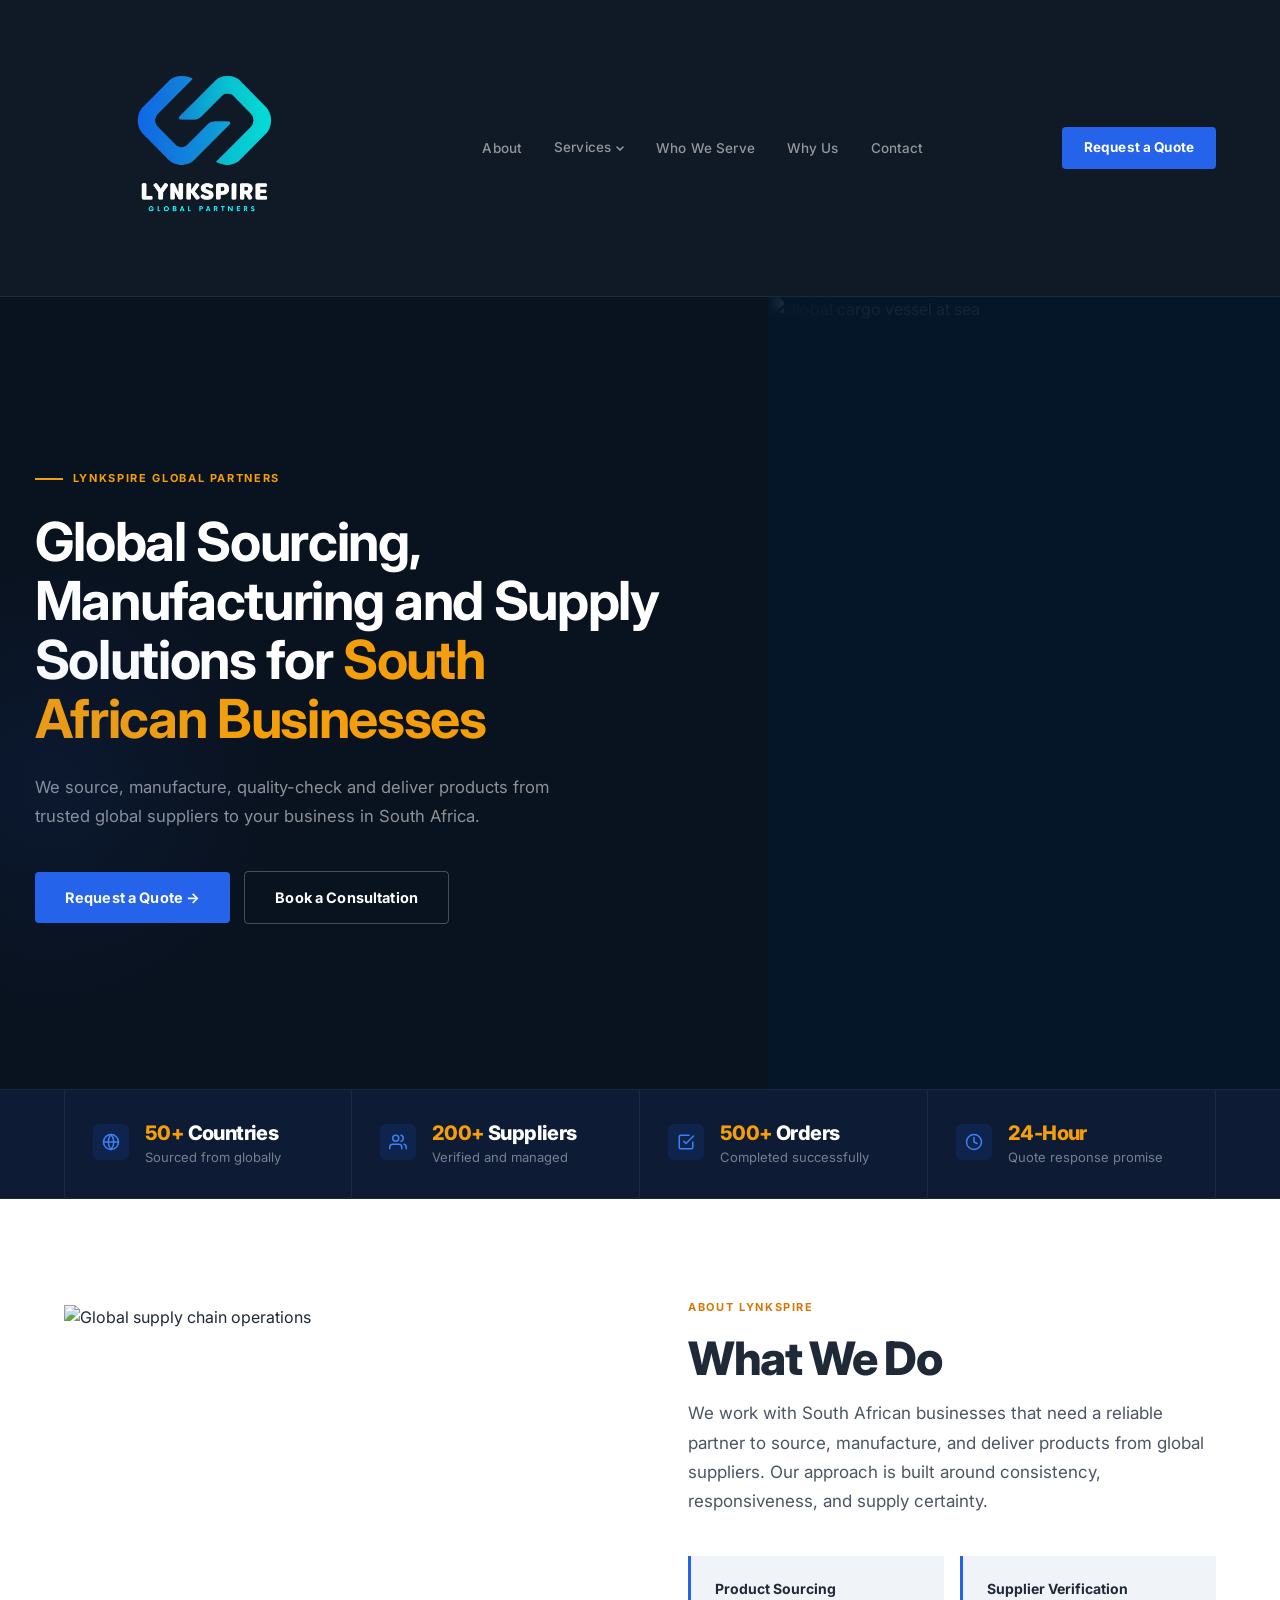
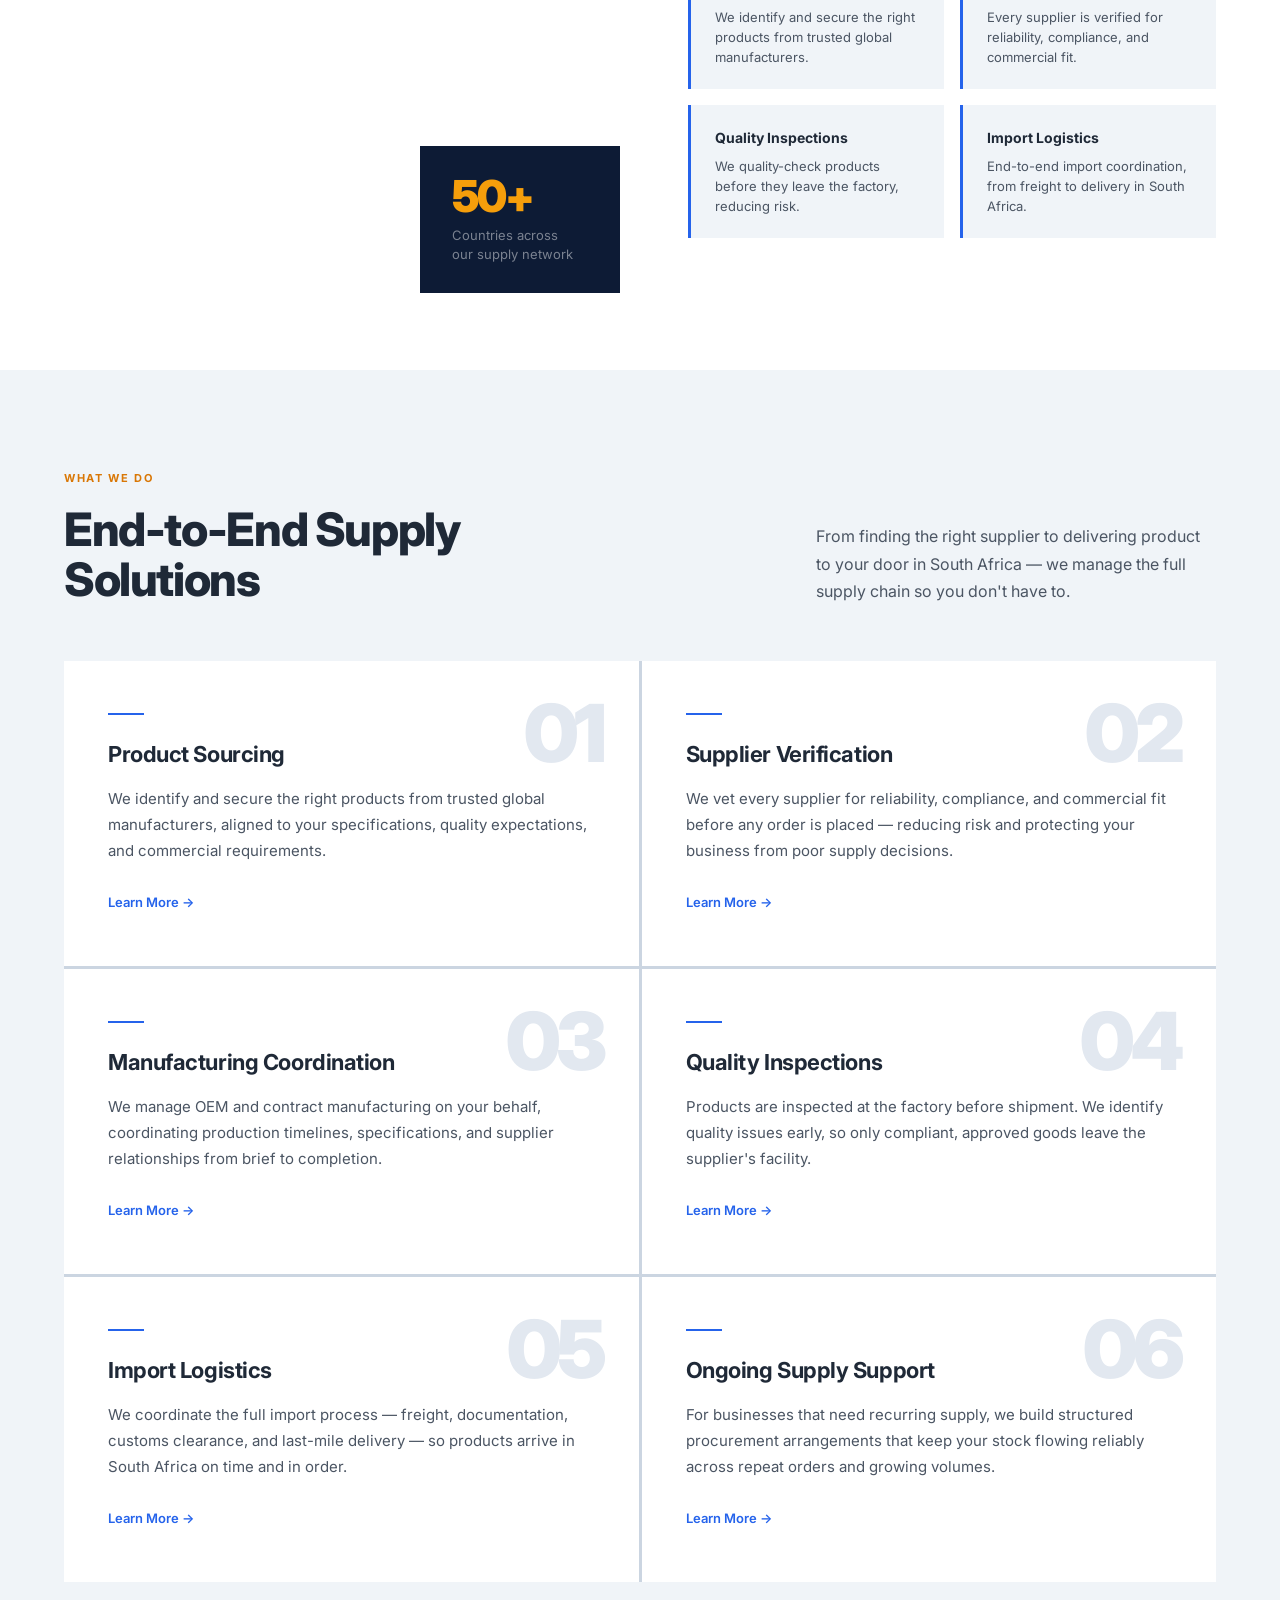
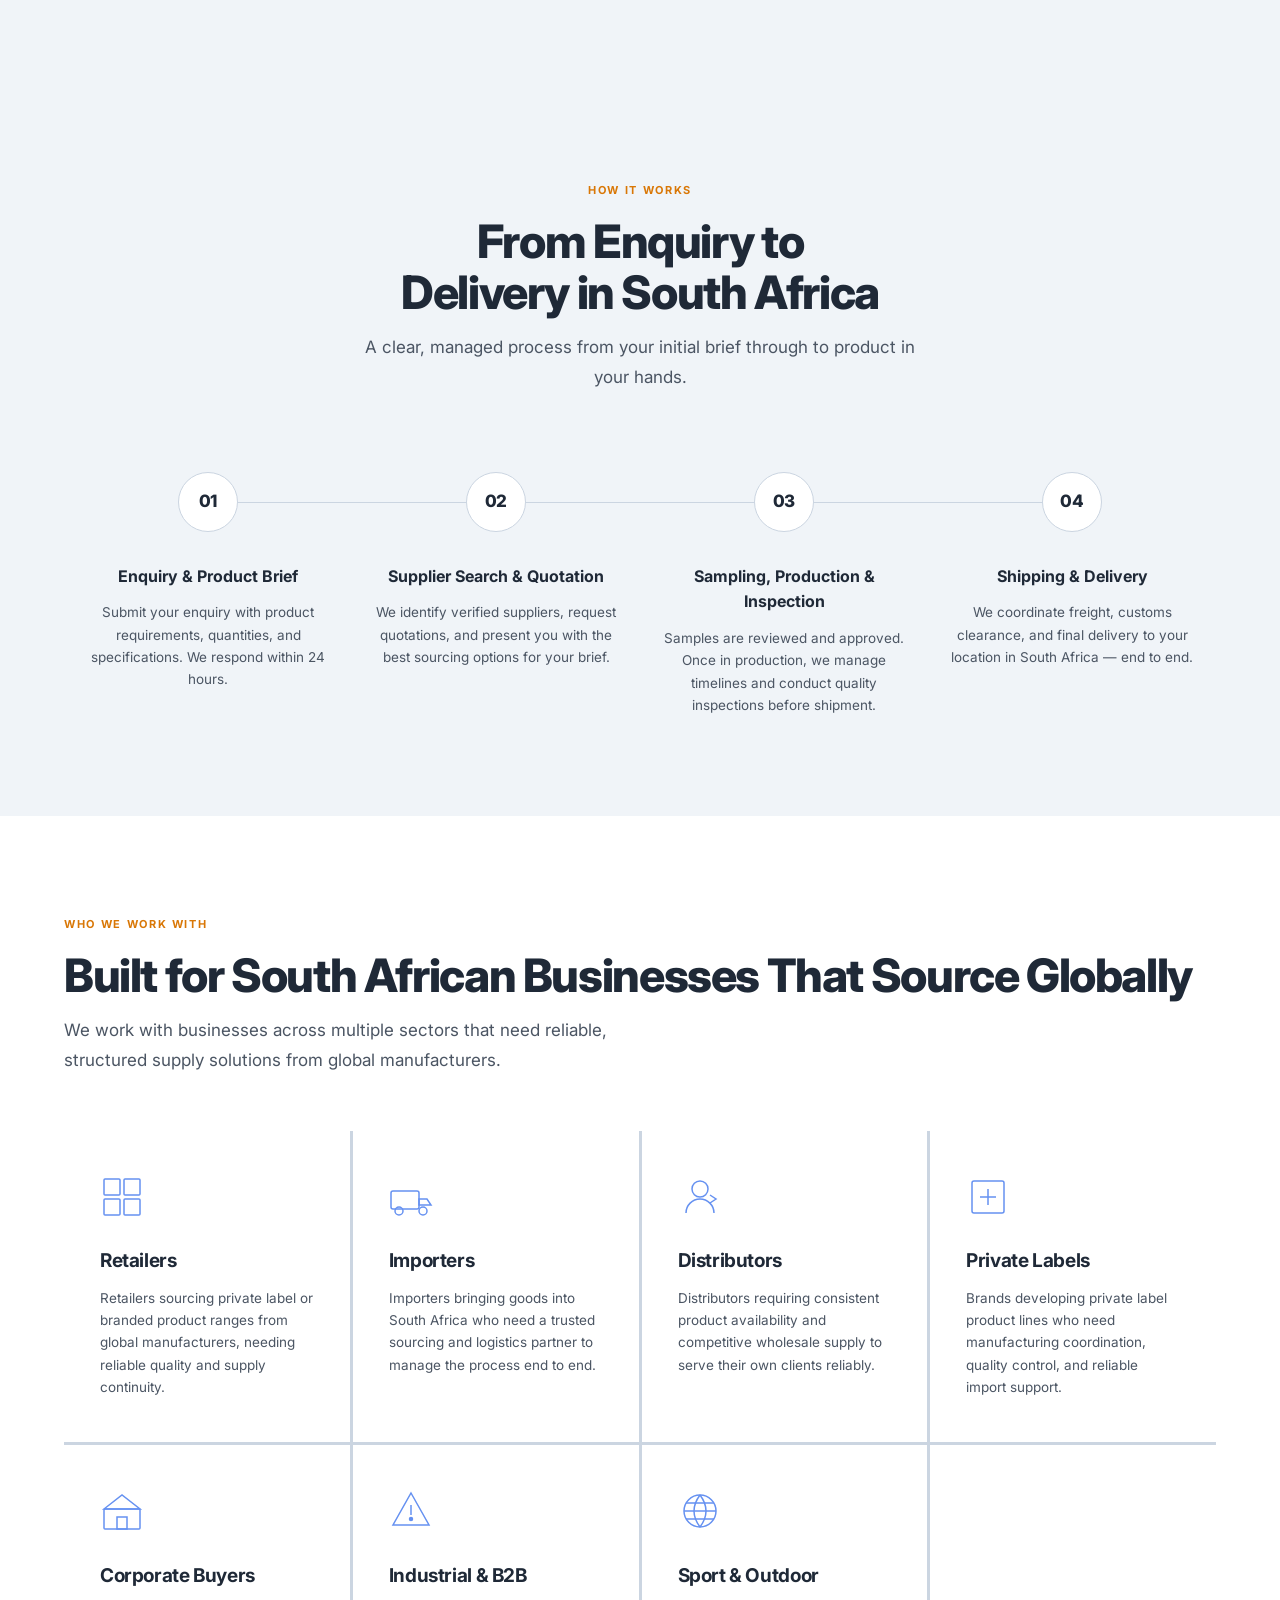
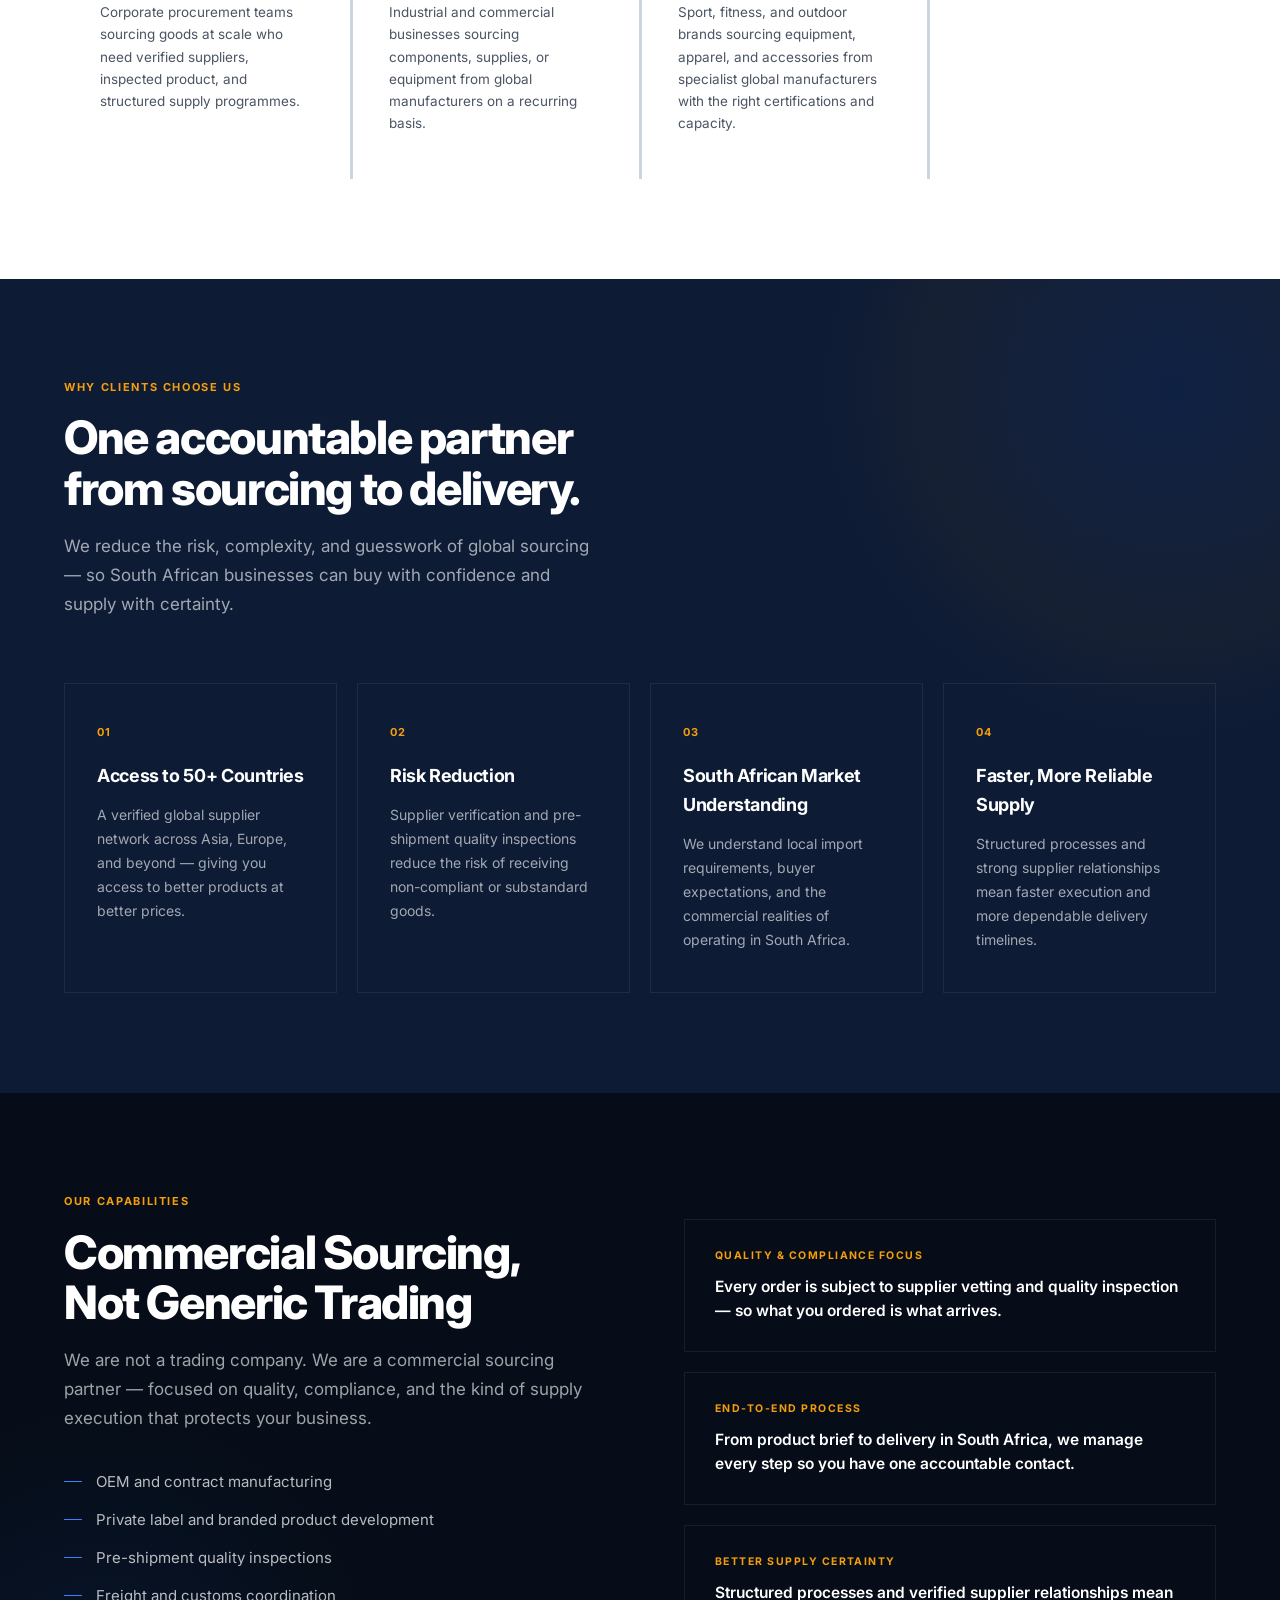
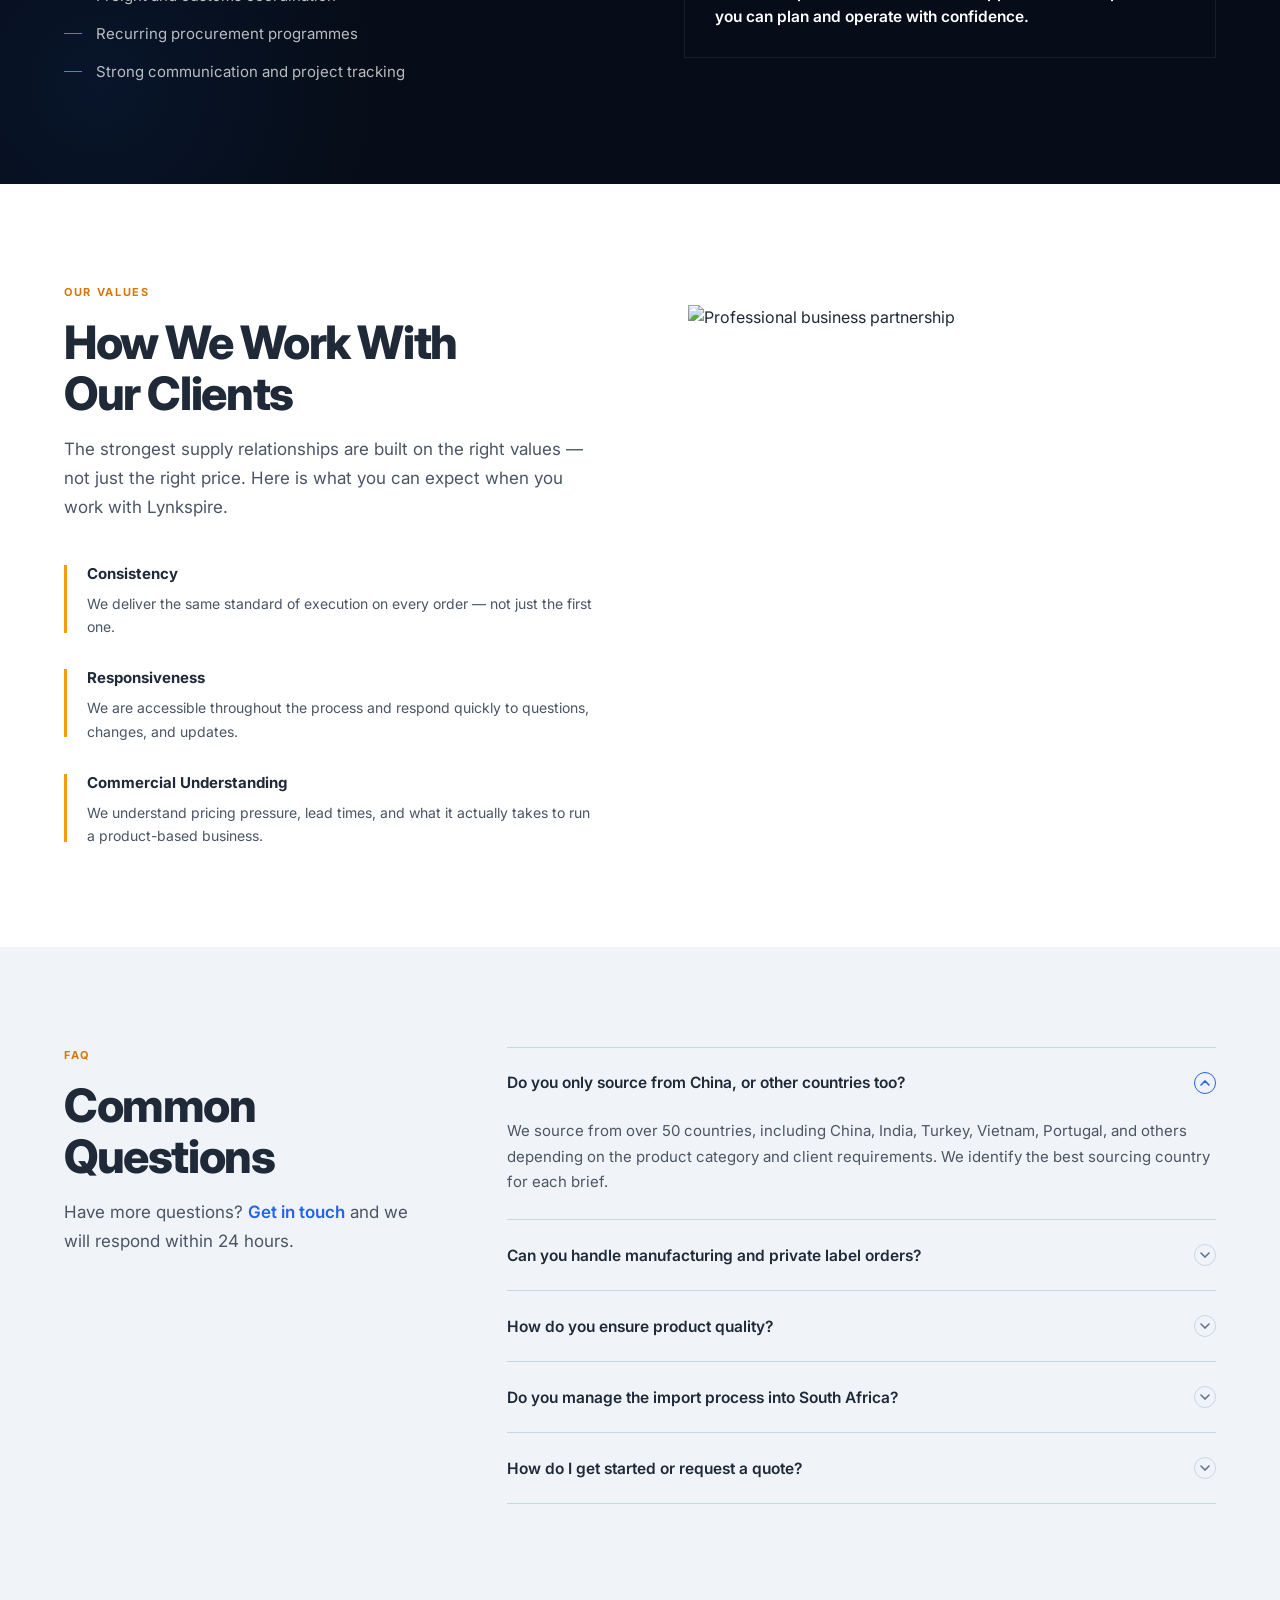
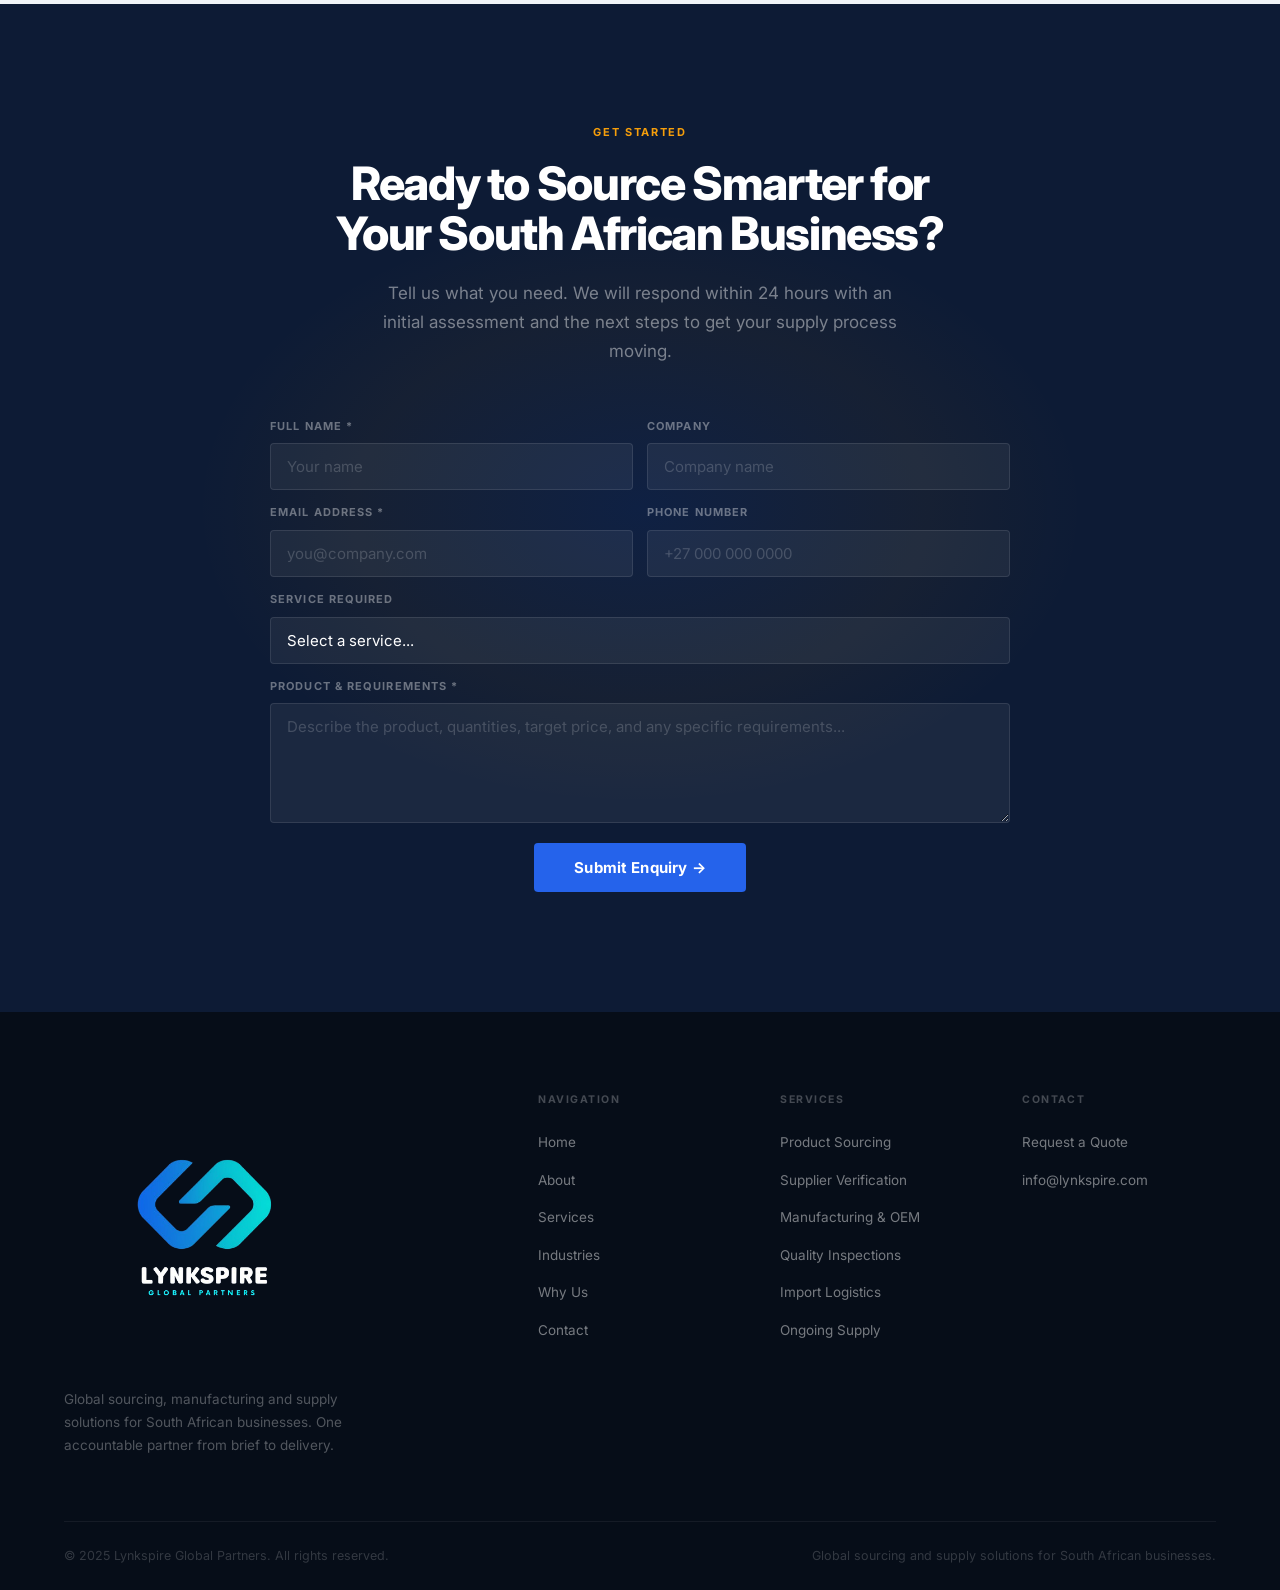
==== index.html @ 5316b6ac "Add Microsoft Clarity (wr0ccf7ok4) to all 8 pages Co-Authored-By: Claude Sonnet 4.6 <noreply@anthrop" ====
<!DOCTYPE html>
<html lang="en">
<head>
  <meta charset="UTF-8" />
  <meta name="viewport" content="width=device-width, initial-scale=1.0" />
  <title>Lynkspire Global Partners — Supply Solutions Built for Reliable Trade</title>
  <meta name="description" content="Lynkspire Global Partners helps businesses source, import, distribute, and supply products with confidence. Professional global supply solutions." />
  <link rel="icon" type="image/png" href="assets/Lynkspire-removebg-preview.png" />
  <link rel="preconnect" href="https://fonts.googleapis.com" />
  <link rel="preconnect" href="https://fonts.gstatic.com" crossorigin />
  <link href="https://fonts.googleapis.com/css2?family=Inter:ital,opsz,wght@0,14..32,300;0,14..32,400;0,14..32,500;0,14..32,600;0,14..32,700;0,14..32,800;0,14..32,900;1,14..32,400&display=swap" rel="stylesheet" />
  <style>
    /* =========================================
       RESET & TOKENS
    ========================================= */
    *, *::before, *::after { box-sizing: border-box; margin: 0; padding: 0; }

    :root {
      --dark-950:  #060d18;
      --dark-900:  #09121f;
      --dark-800:  #0d1b35;
      --dark-700:  #122349;
      --dark-600:  #162d5e;
      --blue:      #2563EB;
      --blue-hover:#3b82f6;
      --gold:      #F59E0B;
      --gold-dark: #d97706;
      --white:     #ffffff;
      --grey-50:   #f0f4f8;
      --grey-100:  #e2e8f0;
      --grey-200:  #cbd5e1;
      --grey-400:  #94a3b8;
      --grey-500:  #64748b;
      --grey-700:  #334155;
      --grey-900:  #1F2937;
      --text:      #1F2937;
      --text-body: #4B5563;
      --font: 'Inter', -apple-system, BlinkMacSystemFont, 'Segoe UI', sans-serif;
      --ease: cubic-bezier(0.4, 0, 0.2, 1);
      --t:    0.22s;
      --r:    4px;
      --max-w: 1280px;
    }

    html { scroll-behavior: smooth; -webkit-font-smoothing: antialiased; -moz-osx-font-smoothing: grayscale; }
    body { font-family: var(--font); color: var(--grey-900); background: var(--white); line-height: 1.6; overflow-x: hidden; }
    img  { display: block; max-width: 100%; height: auto; }
    a    { text-decoration: none; color: inherit; }
    button { cursor: pointer; font-family: var(--font); background: none; border: none; }
    ul, ol { list-style: none; }
    input, select, textarea { font-family: var(--font); }

    .container { width: 90%; max-width: var(--max-w); margin: 0 auto; }


    /* =========================================
       NAVIGATION
    ========================================= */
    .nav {
      position: sticky;
      top: 0;
      z-index: 900;
      background: rgba(9,18,31,0.97);
      backdrop-filter: blur(20px) saturate(180%);
      -webkit-backdrop-filter: blur(20px) saturate(180%);
      border-bottom: 1px solid rgba(255,255,255,0.07);
      transition: box-shadow var(--t) var(--ease);
    }
    .nav.scrolled { box-shadow: 0 4px 40px rgba(0,0,0,0.45); }

    .nav-inner {
      display: flex;
      align-items: center;
      justify-content: space-between;
      height: 296px;
      gap: 32px;
      transition: height 0.2s var(--ease);
    }

    .nav-logo img {
      height: 280px;
      width: auto;
      display: block;
      transition: height 0.2s var(--ease);
    }

    /* Shrink nav on scroll */
    .nav.scrolled .nav-inner   { height: 136px; }
    .nav.scrolled .nav-logo img { height: 124px; }
    .nav.scrolled + .mobile-menu { top: 136px; }

    .nav-links {
      display: flex;
      align-items: center;
      gap: 32px;
    }
    .nav-links a {
      font-size: 13.5px;
      font-weight: 500;
      color: rgba(255,255,255,0.55);
      letter-spacing: 0.01em;
      transition: color var(--t) var(--ease);
      white-space: nowrap;
      position: relative;
    }
    .nav-links a::after {
      content: '';
      position: absolute;
      bottom: -3px; left: 0;
      width: 0; height: 1.5px;
      background: var(--blue);
      transition: width var(--t) var(--ease);
    }
    .nav-links a:hover { color: var(--white); }
    .nav-links a:hover::after { width: 100%; }

    .nav-cta {
      background: var(--blue);
      color: var(--white);
      padding: 10px 22px;
      font-size: 13.5px;
      font-weight: 700;
      letter-spacing: 0.01em;
      border-radius: var(--r);
      white-space: nowrap;
      display: inline-block;
      transition: background var(--t) var(--ease), transform var(--t) var(--ease);
    }
    .nav-cta:hover { background: var(--blue-hover); transform: translateY(-1px); }

    .nav-hamburger {
      display: none;
      flex-direction: column;
      gap: 5px;
      padding: 8px;
    }
    .nav-hamburger span {
      display: block;
      width: 22px; height: 1.8px;
      background: var(--white);
      border-radius: 2px;
      transition: transform var(--t) var(--ease), opacity var(--t) var(--ease);
    }
    .nav-hamburger.active span:nth-child(1) { transform: translateY(6.8px) rotate(45deg); }
    .nav-hamburger.active span:nth-child(2) { opacity: 0; }
    .nav-hamburger.active span:nth-child(3) { transform: translateY(-6.8px) rotate(-45deg); }

    .mobile-menu {
      display: none;
      position: fixed;
      top: 296px; left: 0; right: 0;
      background: var(--dark-800);
      border-bottom: 1px solid rgba(255,255,255,0.08);
      padding: 16px 20px 24px;
      z-index: 899;
      box-shadow: 0 16px 48px rgba(0,0,0,0.5);
    }
    .mobile-menu.open { display: block; }
    .mobile-menu a {
      display: block;
      padding: 13px 16px;
      font-size: 15px;
      font-weight: 500;
      color: rgba(255,255,255,0.65);
      border-radius: var(--r);
      transition: background var(--t) var(--ease), color var(--t) var(--ease);
    }
    .mobile-menu a:hover { background: rgba(255,255,255,0.06); color: var(--white); }
    .mobile-menu .m-cta {
      display: block;
      text-align: center;
      margin-top: 12px;
      padding: 13px;
      background: var(--blue);
      color: var(--white);
      font-weight: 700;
      border-radius: var(--r);
    }

    /* =========================================
       BUTTONS
    ========================================= */
    .btn {
      display: inline-flex;
      align-items: center;
      gap: 8px;
      font-size: 14.5px;
      font-weight: 700;
      letter-spacing: 0.01em;
      border-radius: var(--r);
      padding: 14px 30px;
      transition: transform var(--t) var(--ease), background var(--t) var(--ease), border-color var(--t) var(--ease);
      cursor: pointer;
      border: none;
    }
    .btn:hover { transform: translateY(-2px); }
    .btn-cyan { background: var(--blue); color: var(--white); }
    .btn-cyan:hover { background: var(--blue-hover); }
    .btn-outline-white {
      background: transparent;
      color: var(--white);
      border: 1.5px solid rgba(255,255,255,0.25);
    }
    .btn-outline-white:hover { border-color: rgba(255,255,255,0.65); background: rgba(255,255,255,0.06); }

    /* =========================================
       HERO — 60/40 SPLIT
    ========================================= */
    .hero {
      background: var(--dark-900);
      overflow: hidden;
      padding: 0;
    }

    .hero-inner {
      display: grid;
      grid-template-columns: 60fr 40fr;
      min-height: 88vh;
      align-items: stretch;
    }

    /* Left column — text */
    .hero-text {
      display: flex;
      flex-direction: column;
      justify-content: center;
      padding: 96px 72px 96px 0;
      position: relative;
      z-index: 1;
    }

    /* Subtle left glow */
    .hero-text::before {
      content: '';
      position: absolute;
      top: 30%;
      left: -200px;
      width: 500px;
      height: 500px;
      background: radial-gradient(circle,
        rgba(37,99,235,0.08) 0%,
        transparent 65%
      );
      pointer-events: none;
    }

    /* Right column — image */
    .hero-image {
      position: relative;
      overflow: hidden;
    }
    .hero-image img {
      position: absolute;
      inset: 0;
      width: 100%;
      height: 100%;
      object-fit: cover;
      object-position: center;
    }
    /* Dark overlay so it blends with the nav */
    .hero-image::before {
      content: '';
      position: absolute;
      inset: 0;
      background: linear-gradient(
        to right,
        var(--dark-900) 0%,
        transparent 20%
      );
      z-index: 1;
      pointer-events: none;
    }
    /* Cyan tint overlay */
    .hero-image::after {
      content: '';
      position: absolute;
      inset: 0;
      background: rgba(0, 30, 60, 0.35);
      z-index: 1;
      pointer-events: none;
    }

    .eyebrow {
      display: inline-flex;
      align-items: center;
      gap: 10px;
      font-size: 11px;
      font-weight: 700;
      letter-spacing: 0.15em;
      text-transform: uppercase;
      color: var(--gold);
      margin-bottom: 24px;
    }
    .eyebrow-rule { width: 28px; height: 1.5px; background: var(--gold); }

    .hero h1 {
      font-size: clamp(36px, 4.2vw, 62px);
      font-weight: 700;
      line-height: 1.1;
      letter-spacing: -0.025em;
      color: var(--white);
      margin-bottom: 24px;
    }
    .hero h1 .accent { color: var(--gold); }

    .hero-sub {
      font-size: clamp(15px, 1.3vw, 17.5px);
      color: rgba(255,255,255,0.54);
      line-height: 1.75;
      max-width: 520px;
      margin-bottom: 40px;
      font-weight: 400;
    }

    .hero-actions {
      display: flex;
      align-items: center;
      gap: 14px;
      flex-wrap: wrap;
    }

    /* =========================================
       TRUST STRIP
    ========================================= */
    .trust-strip {
      background: var(--dark-800);
      border-top: 1px solid rgba(255,255,255,0.06);
      border-bottom: 1px solid rgba(255,255,255,0.06);
    }
    .trust-strip-inner {
      display: grid;
      grid-template-columns: repeat(4, 1fr);
    }
    .trust-stat {
      padding: 32px 28px;
      border-right: 1px solid rgba(255,255,255,0.06);
      display: flex;
      align-items: flex-start;
      gap: 16px;
    }
    .trust-stat:first-child { border-left: 1px solid rgba(255,255,255,0.06); }
    .trust-stat-icon {
      flex-shrink: 0;
      width: 36px;
      height: 36px;
      background: rgba(37,99,235,0.12);
      border-radius: 6px;
      display: grid;
      place-items: center;
      color: var(--blue-hover);
      margin-top: 2px;
    }
    .trust-stat-body {}
    .trust-stat-value {
      font-size: 20px;
      font-weight: 800;
      color: var(--white);
      letter-spacing: -0.03em;
      line-height: 1.1;
      margin-bottom: 4px;
    }
    .trust-stat-value span { color: var(--gold); }
    .trust-stat-label {
      font-size: 13px;
      color: rgba(255,255,255,0.44);
      line-height: 1.4;
    }

    /* =========================================
       SECTION UTILITIES
    ========================================= */
    .section    { padding: 100px 0; }
    .section-sm { padding: 80px  0; }

    .label {
      font-size: 11px;
      font-weight: 700;
      letter-spacing: 0.15em;
      text-transform: uppercase;
      color: var(--gold-dark);
      margin-bottom: 16px;
    }
    .label-on-dark { color: var(--gold); }

    .h2 {
      font-size: clamp(32px, 3.6vw, 52px);
      font-weight: 800;
      letter-spacing: -0.03em;
      color: var(--text);
      line-height: 1.1;
    }
    .h2-white { color: var(--white); }

    .lead {
      font-size: 17px;
      color: var(--text-body);
      line-height: 1.72;
      max-width: 580px;
      margin-top: 16px;
    }
    .lead-muted { color: rgba(255,255,255,0.62); }

    /* =========================================
       WHY LYNKSPIRE (was About)
    ========================================= */
    .about-grid {
      display: grid;
      grid-template-columns: 1fr 1fr;
      gap: 96px;
      align-items: center;
    }
    .about-media { position: relative; }
    .about-img {
      width: 100%;
      height: 560px;
      object-fit: cover;
    }
    .about-badge {
      position: absolute;
      bottom: -28px; right: -28px;
      background: var(--dark-800);
      padding: 28px 32px;
      min-width: 200px;
    }
    .about-badge-num {
      font-size: 44px;
      font-weight: 900;
      letter-spacing: -0.04em;
      color: var(--gold);
      line-height: 1;
      margin-bottom: 8px;
    }
    .about-badge-desc {
      font-size: 13px;
      color: rgba(255,255,255,0.45);
      line-height: 1.5;
      max-width: 130px;
    }
    .about-text { padding-bottom: 32px; }
    .proof-grid {
      display: grid;
      grid-template-columns: 1fr 1fr;
      gap: 16px;
      margin-top: 40px;
    }
    .proof-card {
      padding: 22px 24px;
      background: var(--grey-50);
      border-left: 3px solid var(--blue);
    }
    .proof-card-title {
      font-size: 14px;
      font-weight: 700;
      color: var(--text);
      margin-bottom: 6px;
    }
    .proof-card-text {
      font-size: 13px;
      color: var(--text-body);
      line-height: 1.55;
    }

    /* =========================================
       SERVICES
    ========================================= */
    .services-bg { background: var(--grey-50); }
    .services-header {
      display: flex;
      justify-content: space-between;
      align-items: flex-end;
      gap: 48px;
      margin-bottom: 56px;
    }
    .services-header-note {
      font-size: 16px;
      color: var(--text-body);
      line-height: 1.7;
      max-width: 400px;
      flex-shrink: 0;
    }
    .services-grid {
      display: grid;
      grid-template-columns: repeat(2, 1fr);
      gap: 3px;
      background: var(--grey-200);
    }
    .svc-card {
      background: var(--white);
      padding: 52px 44px;
      position: relative;
      overflow: hidden;
      transition: background var(--t) var(--ease), transform var(--t) var(--ease), box-shadow var(--t) var(--ease);
    }
    .svc-card:hover,
    .services-grid .svc-card:hover { background: #f5f8ff; transform: scale(1.05) translateY(-6px); box-shadow: 0 16px 48px rgba(0,0,0,0.15); }
    .svc-card::before {
      content: '';
      position: absolute;
      top: 0; left: 0; right: 0;
      height: 2px;
      background: var(--blue);
      transform: scaleX(0);
      transform-origin: left;
      transition: transform 0.38s var(--ease);
    }
    .svc-card:hover::before { transform: scaleX(1); }
    .svc-num {
      position: absolute;
      top: 32px; right: 36px;
      font-size: 80px;
      font-weight: 900;
      letter-spacing: -0.06em;
      color: var(--grey-100);
      line-height: 1;
      user-select: none;
      pointer-events: none;
      z-index: 0;
      transition: color var(--t) var(--ease);
    }
    /* Services dropdown */
    .nav-item { position: relative; }
    .nav-item::after { content: ''; position: absolute; top: 100%; left: 0; right: 0; height: 16px; }
    .nav-item > a { display: flex; align-items: center; gap: 5px; }
    .nav-item > a .nav-chevron { display: inline-block; width: 8px; height: 5px; transition: transform 0.22s ease; flex-shrink: 0; }
    .nav-item:hover > a .nav-chevron { transform: rotate(180deg); }
    .nav-dropdown {
      display: none;
      position: absolute;
      top: 100%;
      left: 50%;
      transform: translateX(-50%);
      background: #0d1a2e;
      border: 1px solid rgba(255,255,255,0.09);
      border-radius: 10px;
      padding: 8px;
      min-width: 220px;
      box-shadow: 0 20px 60px rgba(0,0,0,0.5);
      z-index: 910;
    }
    .nav-item:hover .nav-dropdown { display: block; }
    .nav-dropdown a {
      display: block;
      padding: 10px 14px;
      font-size: 13px;
      font-weight: 500;
      color: rgba(255,255,255,0.65);
      border-radius: 6px;
      transition: background 0.22s ease, color 0.22s ease;
      white-space: nowrap;
    }
    .nav-dropdown a:hover { background: rgba(255,255,255,0.06); color: #fff; }

    .svc-rule, .svc-title, .svc-text, .svc-link { position: relative; z-index: 1; }
    .svc-card:hover .svc-num { color: rgba(37,99,235,0.07); }
    .svc-rule { width: 36px; height: 2px; background: var(--blue); margin-bottom: 22px; }
    .svc-title {
      font-size: 22px;
      font-weight: 700;
      color: var(--text);
      letter-spacing: -0.02em;
      margin-bottom: 14px;
    }
    .svc-text { font-size: 15px; color: var(--text-body); line-height: 1.72; }
    .svc-link {
      display: inline-flex;
      align-items: center;
      gap: 6px;
      margin-top: 28px;
      font-size: 13px;
      font-weight: 600;
      color: var(--blue);
      transition: gap var(--t) var(--ease), color var(--t) var(--ease);
    }
    .svc-link::after {
      content: '';
      position: absolute;
      inset: 0;
      z-index: 2;
    }
    .svc-card:hover .svc-link { gap: 10px; color: var(--blue-hover); }

    /* =========================================
       PROCESS
    ========================================= */
    .process-bg { background: var(--grey-50); }
    .process-header { text-align: center; margin-bottom: 80px; }
    .process-header .lead { margin: 16px auto 0; text-align: center; }
    .process-track {
      display: grid;
      grid-template-columns: repeat(4, 1fr);
      position: relative;
    }
    .process-track::before {
      content: '';
      position: absolute;
      top: 30px;
      left: calc(12.5% + 8px);
      right: calc(12.5% + 8px);
      height: 1px;
      background: var(--grey-200);
    }
    .process-step { text-align: center; padding: 0 20px; position: relative; z-index: 1; }
    .process-num {
      width: 60px; height: 60px;
      background: var(--white);
      border: 1.5px solid var(--grey-200);
      border-radius: 50%;
      display: flex;
      align-items: center;
      justify-content: center;
      font-size: 17px;
      font-weight: 800;
      color: var(--text);
      margin: 0 auto 32px;
      letter-spacing: -0.02em;
      transition: background var(--t) var(--ease), border-color var(--t) var(--ease), color var(--t) var(--ease);
    }
    .process-step:hover .process-num {
      background: var(--blue);
      border-color: var(--blue);
      color: var(--white);
    }
    .process-title { font-size: 16px; font-weight: 700; color: var(--text); margin-bottom: 12px; }
    .process-text { font-size: 13.5px; color: var(--text-body); line-height: 1.65; }

    /* =========================================
       INDUSTRIES
    ========================================= */
    .industries-header { margin-bottom: 56px; }
    .ind-grid {
      display: grid;
      grid-template-columns: repeat(4, 1fr);
      gap: 3px;
      background: var(--grey-200);
    }
    .ind-ghost { pointer-events: none; cursor: default; }
    .ind-ghost:hover { background: var(--white); }
    .ind-ghost::after { display: none !important; }
    .ind-card {
      background: var(--white);
      padding: 44px 36px;
      position: relative;
      transition: background var(--t) var(--ease), transform var(--t) var(--ease), box-shadow var(--t) var(--ease);
    }
    .ind-card:hover,
    .ind-grid .ind-card:hover { background: #f5f8ff; transform: scale(1.05) translateY(-6px); box-shadow: 0 16px 48px rgba(0,0,0,0.15); z-index: 1; }
    .ind-ghost:hover,
    .ind-grid .ind-ghost:hover { transform: none; box-shadow: none; background: var(--white); }
    .ind-card::after {
      content: '';
      position: absolute;
      bottom: 0; left: 0; right: 0;
      height: 2px;
      background: var(--blue);
      transform: scaleX(0);
      transform-origin: left;
      transition: transform 0.36s var(--ease);
    }
    .ind-card:hover::after { transform: scaleX(1); }
    .ind-icon { width: 44px; height: 44px; color: var(--blue); opacity: 0.7; margin-bottom: 20px; }
    .ind-name { font-size: 19px; font-weight: 700; color: var(--text); letter-spacing: -0.02em; margin-bottom: 10px; }
    .ind-text { font-size: 13.5px; color: var(--text-body); line-height: 1.65; }

    /* =========================================
       WHY US — 4 PILLARS
    ========================================= */
    .why-bg {
      background: var(--dark-800);
      position: relative;
      overflow: hidden;
    }
    .why-bg::before {
      content: '';
      position: absolute;
      top: -240px; right: -240px;
      width: 700px; height: 700px;
      background: radial-gradient(circle at center,
        rgba(37,99,235,0.08) 0%,
        rgba(245,158,11,0.04) 50%,
        transparent 70%
      );
      pointer-events: none;
    }
    .why-header { margin-bottom: 64px; }
    .why-header .lead-muted { margin-top: 18px; max-width: 540px; }
    .why-grid {
      display: grid;
      grid-template-columns: repeat(4, 1fr);
      gap: 20px;
    }
    .why-card {
      padding: 40px 32px;
      border: 1px solid rgba(255,255,255,0.07);
      transition: border-color var(--t) var(--ease), background var(--t) var(--ease), transform var(--t) var(--ease), box-shadow var(--t) var(--ease);
    }
    .why-card:hover,
    .why-grid .why-card:hover {
      border-color: rgba(37,99,235,0.35);
      background: rgba(37,99,235,0.06);
      transform: scale(1.05) translateY(-6px);
      box-shadow: 0 8px 32px rgba(0,0,0,0.12);
    }
    .why-num {
      font-size: 11px;
      font-weight: 700;
      letter-spacing: 0.12em;
      color: var(--gold);
      margin-bottom: 20px;
    }
    .why-title { font-size: 18px; font-weight: 700; color: var(--white); margin-bottom: 12px; letter-spacing: -0.02em; }
    .why-text { font-size: 14px; color: rgba(255,255,255,0.62); line-height: 1.72; }

    /* =========================================
       CAPABILITIES
    ========================================= */
    .cap-bg {
      background: var(--dark-950);
      position: relative;
      overflow: hidden;
    }
    .cap-bg::before {
      content: '';
      position: absolute;
      bottom: -200px; left: -200px;
      width: 600px; height: 600px;
      background: radial-gradient(circle, rgba(26,106,255,0.08) 0%, transparent 65%);
      pointer-events: none;
    }
    .cap-inner {
      display: grid;
      grid-template-columns: 1fr 1fr;
      gap: 88px;
      align-items: center;
    }
    .cap-list { margin-top: 36px; display: flex; flex-direction: column; gap: 14px; }
    .cap-item {
      display: flex;
      align-items: center;
      gap: 14px;
      font-size: 15px;
      color: rgba(255,255,255,0.72);
    }
    .cap-item::before { content: ''; flex-shrink: 0; width: 18px; height: 1.5px; background: var(--blue-hover); }
    .cap-cards { display: flex; flex-direction: column; gap: 20px; }
    .cap-card {
      padding: 28px 30px;
      border: 1px solid rgba(255,255,255,0.07);
      transition: border-color var(--t) var(--ease), background var(--t) var(--ease);
    }
    .cap-card:hover { border-color: rgba(37,99,235,0.3); background: rgba(37,99,235,0.04); }
    .cap-card-label {
      font-size: 10.5px;
      font-weight: 700;
      letter-spacing: 0.14em;
      text-transform: uppercase;
      color: var(--gold);
      margin-bottom: 10px;
    }
    .cap-card-text { font-size: 15.5px; font-weight: 600; color: var(--white); line-height: 1.55; }

    /* =========================================
       VALUE
    ========================================= */
    .value-grid {
      display: grid;
      grid-template-columns: 1fr 1fr;
      gap: 96px;
      align-items: center;
    }
    .value-img { width: 100%; height: 520px; object-fit: cover; }
    .value-list { margin-top: 40px; display: flex; flex-direction: column; gap: 28px; }
    .value-item { display: flex; gap: 20px; }
    .value-bar { flex-shrink: 0; width: 3px; height: 68px; background: var(--gold); margin-top: 3px; }
    .value-title { font-size: 15px; font-weight: 700; color: var(--text); margin-bottom: 6px; }
    .value-text { font-size: 14px; color: var(--text-body); line-height: 1.65; }

    /* =========================================
       FAQ
    ========================================= */
    .faq-bg { background: var(--grey-50); }
    .faq-layout { display: grid; grid-template-columns: 1fr 2fr; gap: 88px; }
    .faq-sidebar .lead { margin-top: 16px; }
    .faq-sidebar .lead a { color: var(--blue); font-weight: 600; transition: color var(--t) var(--ease); }
    .faq-sidebar .lead a:hover { color: var(--blue-hover); }
    .faq-list { display: flex; flex-direction: column; }
    .faq-item { border-bottom: 1px solid var(--grey-200); }
    .faq-item:first-child { border-top: 1px solid var(--grey-200); }
    .faq-btn {
      width: 100%;
      text-align: left;
      padding: 24px 0;
      font-size: 15.5px;
      font-weight: 600;
      color: var(--text);
      display: flex;
      justify-content: space-between;
      align-items: center;
      gap: 16px;
      transition: color var(--t) var(--ease);
      background: none; border: none; cursor: pointer;
    }
    .faq-btn:hover { color: var(--blue); }
    .faq-icon {
      flex-shrink: 0;
      width: 22px; height: 22px;
      border: 1.5px solid var(--grey-200);
      border-radius: 50%;
      display: grid;
      place-items: center;
      transition: transform var(--t) var(--ease), border-color var(--t) var(--ease);
    }
    .faq-item.open .faq-icon { transform: rotate(180deg); border-color: var(--blue); }
    .faq-item.open .faq-icon svg { stroke: var(--blue); }
    .faq-body { display: none; padding-bottom: 24px; font-size: 15px; color: var(--text-body); line-height: 1.72; }
    .faq-item.open .faq-body { display: block; }

    /* =========================================
       CTA / CONTACT
    ========================================= */
    .cta-section {
      position: relative;
      background: var(--dark-800);
      padding: 120px 0;
      overflow: hidden;
      text-align: center;
    }
    .cta-photo {
      position: absolute; inset: 0;
      background-image: url('https://images.unsplash.com/photo-1494412574643-ff11b0a5c1c3?auto=format&fit=crop&w=1920&q=80');
      background-size: cover;
      background-position: center;
      opacity: 0.08;
    }
    .cta-glow {
      position: absolute;
      top: 50%; left: 50%;
      transform: translate(-50%, -50%);
      width: 900px; height: 600px;
      background: radial-gradient(ellipse at center,
        rgba(37,99,235,0.08) 0%,
        rgba(245,158,11,0.04) 45%,
        transparent 70%
      );
      pointer-events: none;
    }
    .cta-content { position: relative; z-index: 1; }
    .cta-content .h2-white { max-width: 640px; margin: 12px auto 0; }
    .cta-sub {
      font-size: 17px;
      color: rgba(255,255,255,0.44);
      line-height: 1.7;
      max-width: 520px;
      margin: 20px auto 48px;
    }
    .cta-btns {
      display: flex;
      align-items: center;
      justify-content: center;
      gap: 14px;
      flex-wrap: wrap;
    }
    .contact-form { max-width: 740px; margin: 52px auto 0; text-align: left; }
    .form-row { display: grid; grid-template-columns: 1fr 1fr; gap: 14px; }
    .form-full { grid-column: 1 / -1; }
    .form-group { display: flex; flex-direction: column; gap: 8px; }
    .form-label {
      font-size: 11px;
      font-weight: 700;
      letter-spacing: 0.1em;
      text-transform: uppercase;
      color: rgba(255,255,255,0.38);
    }
    .form-ctrl {
      background: rgba(255,255,255,0.06);
      border: 1px solid rgba(255,255,255,0.1);
      color: var(--white);
      padding: 13px 16px;
      font-size: 15px;
      font-family: var(--font);
      border-radius: var(--r);
      outline: none;
      width: 100%;
      transition: border-color var(--t) var(--ease), background var(--t) var(--ease);
      -webkit-appearance: none;
    }
    .form-ctrl::placeholder { color: rgba(255,255,255,0.18); }
    .form-ctrl:focus { border-color: var(--blue); background: rgba(37,99,235,0.06); }
    .form-ctrl option { color: var(--grey-900); background: var(--white); }
    textarea.form-ctrl { resize: vertical; min-height: 120px; }
    .form-submit { display: flex; justify-content: center; margin-top: 20px; }
    .form-submit .btn { font-size: 15px; padding: 15px 40px; }
    .form-success { text-align: center; margin-top: 20px; font-size: 15px; color: var(--gold); font-weight: 600; display: none; }

    /* =========================================
       FOOTER
    ========================================= */
    .footer { background: var(--dark-950); padding: 80px 0 0; }
    .footer-top {
      display: grid;
      grid-template-columns: 2.2fr 1fr 1fr 1fr;
      gap: 48px;
      padding-bottom: 64px;
      border-bottom: 1px solid rgba(255,255,255,0.06);
    }
    .footer-logo { margin-bottom: 16px; }
    .footer-logo img { height: 280px; width: auto; }
    .footer-brand-text { font-size: 13.5px; color: rgba(255,255,255,0.3); line-height: 1.7; max-width: 280px; }
    .footer-col-title {
      font-size: 10.5px;
      font-weight: 700;
      letter-spacing: 0.14em;
      text-transform: uppercase;
      color: rgba(255,255,255,0.25);
      margin-bottom: 20px;
    }
    .footer-links li + li { margin-top: 12px; }
    .footer-links a { font-size: 13.5px; color: rgba(255,255,255,0.45); transition: color var(--t) var(--ease); }
    .footer-links a:hover { color: var(--blue-hover); }
    .footer-bottom {
      display: flex;
      justify-content: space-between;
      align-items: center;
      padding: 24px 0;
      font-size: 12.5px;
      color: rgba(255,255,255,0.18);
      flex-wrap: wrap;
      gap: 12px;
    }

    /* =========================================
       REVEAL ANIMATIONS
    ========================================= */
    [data-reveal] {
      opacity: 0;
      transform: translateY(28px);
      transition: opacity 0.7s var(--ease), transform 0.7s var(--ease);
    }
    [data-reveal].revealed { opacity: 1; transform: translateY(0); }
    [data-delay="1"] { transition-delay: 0.1s; }
    [data-delay="2"] { transition-delay: 0.2s; }
    [data-delay="3"] { transition-delay: 0.3s; }
    [data-delay="4"] { transition-delay: 0.4s; }

    /* =========================================
       RESPONSIVE
    ========================================= */
    @media (max-width: 1100px) {
      .about-grid, .value-grid { gap: 56px; }
      .cap-inner                { gap: 56px; }
      .faq-layout               { gap: 56px; }
      .footer-top               { grid-template-columns: 1fr 1fr; gap: 40px; }
      .why-grid                 { grid-template-columns: repeat(2, 1fr); }
    }
    @media (max-width: 900px) {
      /* Nav — hide links, show hamburger; size handled by scroll state */
      .nav-links, .nav-cta      { display: none; }
      .nav-hamburger            { display: flex; }

      /* Hero */
      .hero-inner               { grid-template-columns: 1fr; min-height: auto; }
      .hero-image               { display: none; }
      .hero-text                { padding: 64px 0 60px; }

      /* Trust strip */
      .trust-strip-inner        { grid-template-columns: repeat(2, 1fr); }
      .trust-stat               { padding: 24px 20px; }
      /* Remove left/right border in 2-col — only keep right dividers */
      .trust-stat:first-child   { border-left: none; }

      /* About / Value / Caps */
      .about-grid, .value-grid, .cap-inner { grid-template-columns: 1fr; gap: 40px; }
      .about-img                { height: 280px; }
      .value-img                { height: 260px; }
      /* Badge: pull it inside the image so it doesn't bleed below */
      .about-badge              { position: absolute; bottom: 16px; right: 16px; }
      .about-media              { padding-bottom: 0; }

      /* Services */
      .services-header          { flex-direction: column; align-items: flex-start; gap: 20px; }
      .services-header-note     { max-width: 100%; }
      .services-grid            { grid-template-columns: 1fr; }
      .svc-card                 { padding: 36px 28px; }

      /* Industries */
      .ind-grid                 { grid-template-columns: repeat(2, 1fr); }

      /* Process */
      .process-track            { grid-template-columns: 1fr 1fr; gap: 40px; }
      .process-track::before    { display: none; }

      /* Why */
      .why-grid                 { grid-template-columns: repeat(2, 1fr); }

      /* FAQ */
      .faq-layout               { grid-template-columns: 1fr; gap: 40px; }

      /* Footer */
      .footer-logo img          { height: 80px; }
      .footer-top               { grid-template-columns: 1fr; gap: 36px; }
      .footer-bottom            { flex-direction: column; text-align: center; }

      /* Proof */
      .proof-grid               { grid-template-columns: 1fr; }
    }
    @media (max-width: 580px) {
      .section          { padding: 64px 0; }
      .hero h1          { font-size: 32px; }
      .hero-text        { padding: 52px 0 48px; }
      .hero-actions     { flex-direction: column; align-items: flex-start; }
      .trust-strip-inner{ grid-template-columns: 1fr; }
      .trust-stat       { border-right: none; border-bottom: 1px solid rgba(255,255,255,0.06); padding: 20px 16px; }
      .why-grid         { grid-template-columns: 1fr; }
      .ind-grid         { grid-template-columns: 1fr; }
      .process-track    { grid-template-columns: 1fr; }
      .form-row         { grid-template-columns: 1fr; }
      .cta-btns         { flex-direction: column; align-items: center; }
      .svc-card         { padding: 28px 20px; }
      .svc-num          { display: none; }
      .cap-inner        { gap: 32px; }
      .value-grid       { gap: 32px; }
      .about-grid       { gap: 32px; }
      .why-card         { padding: 28px 20px; }
      .process-step     { padding: 0 0 0 16px; text-align: left; display: flex; align-items: flex-start; gap: 16px; }
      .process-num      { flex-shrink: 0; margin: 0; }
    }
  </style>
  <!-- Google Tag Manager -->
  <script>(function(w,d,s,l,i){w[l]=w[l]||[];w[l].push({'gtm.start':
new Date().getTime(),event:'gtm.js'});var f=d.getElementsByTagName(s)[0],
j=d.createElement(s),dl=l!='dataLayer'?'&l='+l:'';j.async=true;j.src=
'https://www.googletagmanager.com/gtm.js?id='+i+dl;f.parentNode.insertBefore(j,f);
})(window,document,'script','dataLayer','GTM-5NLS5PP3');</script>
  <!-- End Google Tag Manager -->
  <!-- Microsoft Clarity -->
  <script type="text/javascript">
    (function(c,l,a,r,i,t,y){
        c[a]=c[a]||function(){(c[a].q=c[a].q||[]).push(arguments)};
        t=l.createElement(r);t.async=1;t.src="https://www.clarity.ms/tag/"+i;
        y=l.getElementsByTagName(r)[0];y.parentNode.insertBefore(t,y);
    })(window, document, "clarity", "script", "wr0ccf7ok4");
  </script>
  <!-- End Microsoft Clarity -->
</head>
<body>
  <!-- Google Tag Manager (noscript) -->
  <noscript><iframe src="https://www.googletagmanager.com/ns.html?id=GTM-5NLS5PP3"
height="0" width="0" style="display:none;visibility:hidden"></iframe></noscript>
  <!-- End Google Tag Manager (noscript) -->


  <!-- NAVIGATION -->
  <nav class="nav" id="nav">
    <div class="container">
      <div class="nav-inner">
        <a href="#" class="nav-logo" aria-label="Lynkspire Home">
          <img src="assets/Lynkspire-removebg-preview.png" alt="Lynkspire Global Partners" />
        </a>
        <ul class="nav-links">
          <li><a href="#about">About</a></li>
          <li class="nav-item">
            <a href="#services">Services <svg class="nav-chevron" viewBox="0 0 8 5" fill="none" stroke="currentColor" stroke-width="1.6" stroke-linecap="round"><path d="M1 1l3 3 3-3"/></svg></a>
            <div class="nav-dropdown">
              <a href="product-sourcing.html">Product Sourcing</a>
              <a href="supplier-verification.html">Supplier Verification</a>
              <a href="manufacturing.html">Manufacturing &amp; OEM</a>
              <a href="quality-inspection.html">Quality Inspections</a>
              <a href="import-logistics.html">Import Logistics</a>
              <a href="supply-management.html">Ongoing Supply Support</a>
            </div>
          </li>
          <li><a href="#industries">Who We Serve</a></li>
          <li><a href="#why-us">Why Us</a></li>
          <li><a href="#contact">Contact</a></li>
        </ul>
        <a href="#contact" class="nav-cta">Request a Quote</a>
        <button class="nav-hamburger" id="hamburger" aria-label="Open menu" aria-expanded="false">
          <span></span><span></span><span></span>
        </button>
      </div>
    </div>
  </nav>

  <!-- MOBILE MENU -->
  <div class="mobile-menu" id="mobileMenu">
    <a href="#about">About</a>
    <a href="#services" style="font-weight:700;color:rgba(255,255,255,0.85)">Services</a>
    <a href="product-sourcing.html" style="padding-left:28px;font-size:14px">Product Sourcing</a>
    <a href="supplier-verification.html" style="padding-left:28px;font-size:14px">Supplier Verification</a>
    <a href="manufacturing.html" style="padding-left:28px;font-size:14px">Manufacturing &amp; OEM</a>
    <a href="quality-inspection.html" style="padding-left:28px;font-size:14px">Quality Inspections</a>
    <a href="import-logistics.html" style="padding-left:28px;font-size:14px">Import Logistics</a>
    <a href="supply-management.html" style="padding-left:28px;font-size:14px">Ongoing Supply Support</a>
    <a href="#industries">Who We Serve</a>
    <a href="#why-us">Why Us</a>
    <a href="#contact">Contact</a>
    <a href="#contact" class="m-cta">Request a Quote &rarr;</a>
  </div>

  <!-- ==================== HERO — 60/40 ==================== -->
  <section class="hero">
    <div class="container" style="padding: 0; width: 100%; max-width: 100%;">
      <div class="hero-inner">

        <!-- Left 60% — text -->
        <div class="hero-text">
          <div class="container">
            <div class="eyebrow">
              <span class="eyebrow-rule"></span>
              Lynkspire Global Partners
            </div>
            <h1>
              Global Sourcing, Manufacturing and Supply Solutions for
              <span class="accent">South African Businesses</span>
            </h1>
            <p class="hero-sub">
              We source, manufacture, quality-check and deliver products from trusted global
              suppliers to your business in South Africa.
            </p>
            <div class="hero-actions">
              <a href="#contact" class="btn btn-cyan">Request a Quote &rarr;</a>
              <a href="#contact" class="btn btn-outline-white">Book a Consultation</a>
            </div>
          </div>
        </div>

        <!-- Right 40% — image -->
        <div class="hero-image">
          <img
            src="https://images.unsplash.com/photo-1494412574643-ff11b0a5c1c3?auto=format&fit=crop&w=900&q=80"
            alt="Global cargo vessel at sea"
          />
        </div>

      </div>
    </div>
  </section>

  <!-- ==================== TRUST STRIP ==================== -->
  <div class="trust-strip">
    <div class="container" style="padding: 0;">
      <div class="trust-strip-inner">

        <div class="trust-stat" data-reveal>
          <div class="trust-stat-icon">
            <svg width="18" height="18" viewBox="0 0 24 24" fill="none" stroke="currentColor" stroke-width="2" stroke-linecap="round">
              <circle cx="12" cy="12" r="10"/><path d="M2 12h20M12 2a15.3 15.3 0 010 20M12 2a15.3 15.3 0 000 20"/>
            </svg>
          </div>
          <div class="trust-stat-body">
            <div class="trust-stat-value"><span>50+</span> Countries</div>
            <div class="trust-stat-label">Sourced from globally</div>
          </div>
        </div>

        <div class="trust-stat" data-reveal data-delay="1">
          <div class="trust-stat-icon">
            <svg width="18" height="18" viewBox="0 0 24 24" fill="none" stroke="currentColor" stroke-width="2" stroke-linecap="round">
              <path d="M17 21v-2a4 4 0 00-4-4H5a4 4 0 00-4 4v2"/><circle cx="9" cy="7" r="4"/><path d="M23 21v-2a4 4 0 00-3-3.87M16 3.13a4 4 0 010 7.75"/>
            </svg>
          </div>
          <div class="trust-stat-body">
            <div class="trust-stat-value"><span>200+</span> Suppliers</div>
            <div class="trust-stat-label">Verified and managed</div>
          </div>
        </div>

        <div class="trust-stat" data-reveal data-delay="2">
          <div class="trust-stat-icon">
            <svg width="18" height="18" viewBox="0 0 24 24" fill="none" stroke="currentColor" stroke-width="2" stroke-linecap="round">
              <polyline points="9 11 12 14 22 4"/><path d="M21 12v7a2 2 0 01-2 2H5a2 2 0 01-2-2V5a2 2 0 012-2h11"/>
            </svg>
          </div>
          <div class="trust-stat-body">
            <div class="trust-stat-value"><span>500+</span> Orders</div>
            <div class="trust-stat-label">Completed successfully</div>
          </div>
        </div>

        <div class="trust-stat" data-reveal data-delay="3">
          <div class="trust-stat-icon">
            <svg width="18" height="18" viewBox="0 0 24 24" fill="none" stroke="currentColor" stroke-width="2" stroke-linecap="round">
              <circle cx="12" cy="12" r="10"/><path d="M12 6v6l4 2"/>
            </svg>
          </div>
          <div class="trust-stat-body">
            <div class="trust-stat-value"><span>24-Hour</span></div>
            <div class="trust-stat-label">Quote response promise</div>
          </div>
        </div>

      </div>
    </div>
  </div>

  <!-- ==================== WHY LYNKSPIRE (About) ==================== -->
  <section class="section" id="about">
    <div class="container">
      <div class="about-grid">
        <div class="about-media" data-reveal>
          <img
            src="https://images.unsplash.com/photo-1586528116311-ad8dd3c8310d?auto=format&fit=crop&w=900&q=80"
            alt="Global supply chain operations"
            class="about-img"
            loading="lazy"
          />
          <div class="about-badge">
            <div class="about-badge-num">50+</div>
            <div class="about-badge-desc">Countries across our supply network</div>
          </div>
        </div>
        <div class="about-text" data-reveal data-delay="2">
          <div class="label">About Lynkspire</div>
          <h2 class="h2">What We Do</h2>
          <p class="lead" style="max-width: 100%;">
            We work with South African businesses that need a reliable partner to source, manufacture,
            and deliver products from global suppliers. Our approach is built around consistency,
            responsiveness, and supply certainty.
          </p>
          <div class="proof-grid">
            <div class="proof-card">
              <div class="proof-card-title">Product Sourcing</div>
              <div class="proof-card-text">We identify and secure the right products from trusted global manufacturers.</div>
            </div>
            <div class="proof-card">
              <div class="proof-card-title">Supplier Verification</div>
              <div class="proof-card-text">Every supplier is verified for reliability, compliance, and commercial fit.</div>
            </div>
            <div class="proof-card">
              <div class="proof-card-title">Quality Inspections</div>
              <div class="proof-card-text">We quality-check products before they leave the factory, reducing risk.</div>
            </div>
            <div class="proof-card">
              <div class="proof-card-title">Import Logistics</div>
              <div class="proof-card-text">End-to-end import coordination, from freight to delivery in South Africa.</div>
            </div>
          </div>
        </div>
      </div>
    </div>
  </section>

  <!-- ==================== SERVICES ==================== -->
  <section class="section services-bg" id="services">
    <div class="container">
      <div class="services-header">
        <div data-reveal>
          <div class="label">What We Do</div>
          <h2 class="h2">End-to-End Supply<br/>Solutions</h2>
        </div>
        <p class="services-header-note" data-reveal data-delay="2">
          From finding the right supplier to delivering product to your door in South Africa —
          we manage the full supply chain so you don't have to.
        </p>
      </div>
      <div class="services-grid">
        <div class="svc-card" data-reveal>
          <span class="svc-num">01</span>
          <div class="svc-rule"></div>
          <h3 class="svc-title">Product Sourcing</h3>
          <p class="svc-text">We identify and secure the right products from trusted global manufacturers, aligned to your specifications, quality expectations, and commercial requirements.</p>
          <a href="product-sourcing.html" class="svc-link">Learn More &rarr;</a>
        </div>
        <div class="svc-card" data-reveal data-delay="1">
          <span class="svc-num">02</span>
          <div class="svc-rule"></div>
          <h3 class="svc-title">Supplier Verification</h3>
          <p class="svc-text">We vet every supplier for reliability, compliance, and commercial fit before any order is placed — reducing risk and protecting your business from poor supply decisions.</p>
          <a href="supplier-verification.html" class="svc-link">Learn More &rarr;</a>
        </div>
        <div class="svc-card" data-reveal data-delay="2">
          <span class="svc-num">03</span>
          <div class="svc-rule"></div>
          <h3 class="svc-title">Manufacturing Coordination</h3>
          <p class="svc-text">We manage OEM and contract manufacturing on your behalf, coordinating production timelines, specifications, and supplier relationships from brief to completion.</p>
          <a href="manufacturing.html" class="svc-link">Learn More &rarr;</a>
        </div>
        <div class="svc-card" data-reveal data-delay="3">
          <span class="svc-num">04</span>
          <div class="svc-rule"></div>
          <h3 class="svc-title">Quality Inspections</h3>
          <p class="svc-text">Products are inspected at the factory before shipment. We identify quality issues early, so only compliant, approved goods leave the supplier's facility.</p>
          <a href="quality-inspection.html" class="svc-link">Learn More &rarr;</a>
        </div>
        <div class="svc-card" data-reveal>
          <span class="svc-num">05</span>
          <div class="svc-rule"></div>
          <h3 class="svc-title">Import Logistics</h3>
          <p class="svc-text">We coordinate the full import process — freight, documentation, customs clearance, and last-mile delivery — so products arrive in South Africa on time and in order.</p>
          <a href="import-logistics.html" class="svc-link">Learn More &rarr;</a>
        </div>
        <div class="svc-card" data-reveal data-delay="1">
          <span class="svc-num">06</span>
          <div class="svc-rule"></div>
          <h3 class="svc-title">Ongoing Supply Support</h3>
          <p class="svc-text">For businesses that need recurring supply, we build structured procurement arrangements that keep your stock flowing reliably across repeat orders and growing volumes.</p>
          <a href="supply-management.html" class="svc-link">Learn More &rarr;</a>
        </div>
      </div>
    </div>
  </section>

  <!-- ==================== PROCESS ==================== -->
  <section class="section process-bg">
    <div class="container">
      <div class="process-header" data-reveal>
        <div class="label">How It Works</div>
        <h2 class="h2">From Enquiry to<br/>Delivery in South Africa</h2>
        <p class="lead">A clear, managed process from your initial brief through to product in your hands.</p>
      </div>
      <div class="process-track">
        <div class="process-step" data-reveal>
          <div class="process-num">01</div>
          <h3 class="process-title">Enquiry &amp; Product Brief</h3>
          <p class="process-text">Submit your enquiry with product requirements, quantities, and specifications. We respond within 24 hours.</p>
        </div>
        <div class="process-step" data-reveal data-delay="1">
          <div class="process-num">02</div>
          <h3 class="process-title">Supplier Search &amp; Quotation</h3>
          <p class="process-text">We identify verified suppliers, request quotations, and present you with the best sourcing options for your brief.</p>
        </div>
        <div class="process-step" data-reveal data-delay="2">
          <div class="process-num">03</div>
          <h3 class="process-title">Sampling, Production &amp; Inspection</h3>
          <p class="process-text">Samples are reviewed and approved. Once in production, we manage timelines and conduct quality inspections before shipment.</p>
        </div>
        <div class="process-step" data-reveal data-delay="3">
          <div class="process-num">04</div>
          <h3 class="process-title">Shipping &amp; Delivery</h3>
          <p class="process-text">We coordinate freight, customs clearance, and final delivery to your location in South Africa — end to end.</p>
        </div>
      </div>
    </div>
  </section>

  <!-- ==================== INDUSTRIES ==================== -->
  <section class="section" id="industries">
    <div class="container">
      <div class="industries-header" data-reveal>
        <div class="label">Who We Work With</div>
        <h2 class="h2">Built for South African Businesses That Source Globally</h2>
        <p class="lead">
          We work with businesses across multiple sectors that need reliable, structured
          supply solutions from global manufacturers.
        </p>
      </div>
      <div class="ind-grid">
        <div class="ind-card" data-reveal>
          <svg class="ind-icon" viewBox="0 0 44 44" fill="none" stroke="currentColor" stroke-width="1.5">
            <rect x="4" y="4" width="16" height="16" rx="1"/><rect x="24" y="4" width="16" height="16" rx="1"/>
            <rect x="4" y="24" width="16" height="16" rx="1"/><rect x="24" y="24" width="16" height="16" rx="1"/>
          </svg>
          <div class="ind-name">Retailers</div>
          <div class="ind-text">Retailers sourcing private label or branded product ranges from global manufacturers, needing reliable quality and supply continuity.</div>
        </div>
        <div class="ind-card" data-reveal data-delay="1">
          <svg class="ind-icon" viewBox="0 0 44 44" fill="none" stroke="currentColor" stroke-width="1.5">
            <rect x="2" y="16" width="28" height="18" rx="2"/>
            <path d="M30 24h8l4 6H30V24z"/><circle cx="10" cy="36" r="4"/><circle cx="34" cy="36" r="4"/>
          </svg>
          <div class="ind-name">Importers</div>
          <div class="ind-text">Importers bringing goods into South Africa who need a trusted sourcing and logistics partner to manage the process end to end.</div>
        </div>
        <div class="ind-card" data-reveal data-delay="2">
          <svg class="ind-icon" viewBox="0 0 44 44" fill="none" stroke="currentColor" stroke-width="1.5">
            <circle cx="22" cy="14" r="8"/><path d="M8 38c0-7.73 6.27-14 14-14s14 6.27 14 14"/>
            <path d="M32 20l6 4-6 4"/>
          </svg>
          <div class="ind-name">Distributors</div>
          <div class="ind-text">Distributors requiring consistent product availability and competitive wholesale supply to serve their own clients reliably.</div>
        </div>
        <div class="ind-card" data-reveal data-delay="1">
          <svg class="ind-icon" viewBox="0 0 44 44" fill="none" stroke="currentColor" stroke-width="1.5">
            <rect x="6" y="6" width="32" height="32" rx="2"/>
            <path d="M14 22h16M22 14v16"/>
          </svg>
          <div class="ind-name">Private Labels</div>
          <div class="ind-text">Brands developing private label product lines who need manufacturing coordination, quality control, and reliable import support.</div>
        </div>
        <div class="ind-card" data-reveal data-delay="2">
          <svg class="ind-icon" viewBox="0 0 44 44" fill="none" stroke="currentColor" stroke-width="1.5">
            <rect x="4" y="20" width="36" height="20" rx="1"/><polygon points="4,20 22,6 40,20"/>
            <rect x="17" y="28" width="10" height="12"/>
          </svg>
          <div class="ind-name">Corporate Buyers</div>
          <div class="ind-text">Corporate procurement teams sourcing goods at scale who need verified suppliers, inspected product, and structured supply programmes.</div>
        </div>
        <div class="ind-card" data-reveal data-delay="3">
          <svg class="ind-icon" viewBox="0 0 44 44" fill="none" stroke="currentColor" stroke-width="1.5">
            <polygon points="22,4 40,36 4,36"/>
            <line x1="22" y1="16" x2="22" y2="26"/><circle cx="22" cy="30" r="1.5" fill="currentColor"/>
          </svg>
          <div class="ind-name">Industrial &amp; B2B</div>
          <div class="ind-text">Industrial and commercial businesses sourcing components, supplies, or equipment from global manufacturers on a recurring basis.</div>
        </div>
        <div class="ind-card" data-reveal>
          <svg class="ind-icon" viewBox="0 0 44 44" fill="none" stroke="currentColor" stroke-width="1.5">
            <circle cx="22" cy="22" r="16"/>
            <path d="M22 6c0 0-6 8-6 16s6 16 6 16M22 6c0 0 6 8 6 16s-6 16-6 16"/>
            <line x1="6" y1="22" x2="38" y2="22"/>
            <path d="M8 14h28M8 30h28"/>
          </svg>
          <div class="ind-name">Sport &amp; Outdoor</div>
          <div class="ind-text">Sport, fitness, and outdoor brands sourcing equipment, apparel, and accessories from specialist global manufacturers with the right certifications and capacity.</div>
        </div>
        <div class="ind-card ind-ghost" aria-hidden="true"></div>
      </div>
    </div>
  </section>

  <!-- ==================== WHY US — 4 PILLARS ==================== -->
  <section class="section why-bg" id="why-us">
    <div class="container">
      <div class="why-header" data-reveal>
        <div class="label label-on-dark">Why Clients Choose Us</div>
        <h2 class="h2 h2-white" style="max-width: 560px;">One accountable partner from sourcing to delivery.</h2>
        <p class="lead lead-muted">
          We reduce the risk, complexity, and guesswork of global sourcing — so South African
          businesses can buy with confidence and supply with certainty.
        </p>
      </div>
      <div class="why-grid">
        <div class="why-card" data-reveal>
          <div class="why-num">01</div>
          <div class="why-title">Access to 50+ Countries</div>
          <div class="why-text">A verified global supplier network across Asia, Europe, and beyond — giving you access to better products at better prices.</div>
        </div>
        <div class="why-card" data-reveal data-delay="1">
          <div class="why-num">02</div>
          <div class="why-title">Risk Reduction</div>
          <div class="why-text">Supplier verification and pre-shipment quality inspections reduce the risk of receiving non-compliant or substandard goods.</div>
        </div>
        <div class="why-card" data-reveal data-delay="2">
          <div class="why-num">03</div>
          <div class="why-title">South African Market Understanding</div>
          <div class="why-text">We understand local import requirements, buyer expectations, and the commercial realities of operating in South Africa.</div>
        </div>
        <div class="why-card" data-reveal data-delay="3">
          <div class="why-num">04</div>
          <div class="why-title">Faster, More Reliable Supply</div>
          <div class="why-text">Structured processes and strong supplier relationships mean faster execution and more dependable delivery timelines.</div>
        </div>
      </div>
    </div>
  </section>

  <!-- ==================== CAPABILITIES ==================== -->
  <section class="section cap-bg">
    <div class="container">
      <div class="cap-inner">
        <div data-reveal>
          <div class="label label-on-dark">Our Capabilities</div>
          <h2 class="h2 h2-white">Commercial Sourcing, Not Generic Trading</h2>
          <p class="lead lead-muted" style="margin-top: 18px; max-width: 100%;">
            We are not a trading company. We are a commercial sourcing partner — focused on
            quality, compliance, and the kind of supply execution that protects your business.
          </p>
          <ul class="cap-list">
            <li class="cap-item">OEM and contract manufacturing</li>
            <li class="cap-item">Private label and branded product development</li>
            <li class="cap-item">Pre-shipment quality inspections</li>
            <li class="cap-item">Freight and customs coordination</li>
            <li class="cap-item">Recurring procurement programmes</li>
            <li class="cap-item">Strong communication and project tracking</li>
          </ul>
        </div>
        <div class="cap-cards" data-reveal data-delay="2">
          <div class="cap-card">
            <div class="cap-card-label">Quality &amp; Compliance Focus</div>
            <div class="cap-card-text">Every order is subject to supplier vetting and quality inspection — so what you ordered is what arrives.</div>
          </div>
          <div class="cap-card">
            <div class="cap-card-label">End-to-End Process</div>
            <div class="cap-card-text">From product brief to delivery in South Africa, we manage every step so you have one accountable contact.</div>
          </div>
          <div class="cap-card">
            <div class="cap-card-label">Better Supply Certainty</div>
            <div class="cap-card-text">Structured processes and verified supplier relationships mean you can plan and operate with confidence.</div>
          </div>
        </div>
      </div>
    </div>
  </section>

  <!-- ==================== VALUE ==================== -->
  <section class="section">
    <div class="container">
      <div class="value-grid">
        <div data-reveal>
          <div class="label">Our Values</div>
          <h2 class="h2">How We Work With<br/>Our Clients</h2>
          <p class="lead" style="max-width: 100%;">
            The strongest supply relationships are built on the right values — not just the
            right price. Here is what you can expect when you work with Lynkspire.
          </p>
          <ul class="value-list">
            <li class="value-item">
              <div class="value-bar"></div>
              <div>
                <div class="value-title">Consistency</div>
                <div class="value-text">We deliver the same standard of execution on every order — not just the first one.</div>
              </div>
            </li>
            <li class="value-item">
              <div class="value-bar"></div>
              <div>
                <div class="value-title">Responsiveness</div>
                <div class="value-text">We are accessible throughout the process and respond quickly to questions, changes, and updates.</div>
              </div>
            </li>
            <li class="value-item">
              <div class="value-bar"></div>
              <div>
                <div class="value-title">Commercial Understanding</div>
                <div class="value-text">We understand pricing pressure, lead times, and what it actually takes to run a product-based business.</div>
              </div>
            </li>
          </ul>
        </div>
        <div data-reveal data-delay="2">
          <img
            src="https://images.unsplash.com/photo-1556761175-4b46a572b786?auto=format&fit=crop&w=900&q=80"
            alt="Professional business partnership"
            class="value-img"
            loading="lazy"
          />
        </div>
      </div>
    </div>
  </section>

  <!-- ==================== FAQ ==================== -->
  <section class="section faq-bg">
    <div class="container">
      <div class="faq-layout">
        <div class="faq-sidebar" data-reveal>
          <div class="label">FAQ</div>
          <h2 class="h2">Common Questions</h2>
          <p class="lead">
            Have more questions?
            <a href="#contact">Get in touch</a> and we will respond within 24 hours.
          </p>
        </div>
        <div class="faq-list" data-reveal data-delay="2">
          <div class="faq-item open">
            <button class="faq-btn" aria-expanded="true">
              Do you only source from China, or other countries too?
              <span class="faq-icon">
                <svg width="10" height="6" viewBox="0 0 10 6" fill="none" stroke="#64748b" stroke-width="1.6" stroke-linecap="round"><path d="M1 1l4 4 4-4"/></svg>
              </span>
            </button>
            <div class="faq-body">We source from over 50 countries, including China, India, Turkey, Vietnam, Portugal, and others depending on the product category and client requirements. We identify the best sourcing country for each brief.</div>
          </div>
          <div class="faq-item">
            <button class="faq-btn" aria-expanded="false">
              Can you handle manufacturing and private label orders?
              <span class="faq-icon">
                <svg width="10" height="6" viewBox="0 0 10 6" fill="none" stroke="#64748b" stroke-width="1.6" stroke-linecap="round"><path d="M1 1l4 4 4-4"/></svg>
              </span>
            </button>
            <div class="faq-body">Yes. We work with OEM and contract manufacturers for private label and branded product development. We manage the full process from specification through to delivery in South Africa.</div>
          </div>
          <div class="faq-item">
            <button class="faq-btn" aria-expanded="false">
              How do you ensure product quality?
              <span class="faq-icon">
                <svg width="10" height="6" viewBox="0 0 10 6" fill="none" stroke="#64748b" stroke-width="1.6" stroke-linecap="round"><path d="M1 1l4 4 4-4"/></svg>
              </span>
            </button>
            <div class="faq-body">We conduct pre-shipment quality inspections at the factory before goods are shipped. All suppliers are verified before any order is placed. We can also arrange third-party inspection if required.</div>
          </div>
          <div class="faq-item">
            <button class="faq-btn" aria-expanded="false">
              Do you manage the import process into South Africa?
              <span class="faq-icon">
                <svg width="10" height="6" viewBox="0 0 10 6" fill="none" stroke="#64748b" stroke-width="1.6" stroke-linecap="round"><path d="M1 1l4 4 4-4"/></svg>
              </span>
            </button>
            <div class="faq-body">Yes. We coordinate freight, customs clearance, and final delivery to your location in South Africa. You deal with one contact from sourcing to arrival.</div>
          </div>
          <div class="faq-item">
            <button class="faq-btn" aria-expanded="false">
              How do I get started or request a quote?
              <span class="faq-icon">
                <svg width="10" height="6" viewBox="0 0 10 6" fill="none" stroke="#64748b" stroke-width="1.6" stroke-linecap="round"><path d="M1 1l4 4 4-4"/></svg>
              </span>
            </button>
            <div class="faq-body">Complete the enquiry form below with your product requirements and quantities. We will respond within 24 hours to discuss the next steps and provide an initial assessment.</div>
          </div>
        </div>
      </div>
    </div>
  </section>

  <!-- ==================== CTA / CONTACT ==================== -->
  <section class="cta-section" id="contact">
    <div class="cta-photo"></div>
    <div class="cta-glow"></div>
    <div class="container">
      <div class="cta-content">
        <div class="label label-on-dark" style="justify-content: center; display: flex;">Get Started</div>
        <h2 class="h2 h2-white" style="max-width: 640px; margin: 12px auto 0;">
          Ready to Source Smarter for Your South African Business?
        </h2>
        <p class="cta-sub">
          Tell us what you need. We will respond within 24 hours with an initial assessment
          and the next steps to get your supply process moving.
        </p>
        <form class="contact-form" id="contactForm" novalidate>
          <div class="form-row">
            <div class="form-group">
              <label class="form-label" for="fname">Full Name *</label>
              <input class="form-ctrl" id="fname" name="name" type="text" placeholder="Your name" required />
            </div>
            <div class="form-group">
              <label class="form-label" for="fcompany">Company</label>
              <input class="form-ctrl" id="fcompany" name="company" type="text" placeholder="Company name" />
            </div>
            <div class="form-group">
              <label class="form-label" for="femail">Email Address *</label>
              <input class="form-ctrl" id="femail" name="email" type="email" placeholder="you@company.com" required />
            </div>
            <div class="form-group">
              <label class="form-label" for="fphone">Phone Number</label>
              <input class="form-ctrl" id="fphone" name="phone" type="tel" placeholder="+27 000 000 0000" />
            </div>
            <div class="form-group form-full">
              <label class="form-label" for="fservice">Service Required</label>
              <select class="form-ctrl" id="fservice" name="service">
                <option value="">Select a service...</option>
                <option>Product Sourcing</option>
                <option>Supplier Verification</option>
                <option>Manufacturing / OEM / Private Label</option>
                <option>Quality Inspections</option>
                <option>Import Logistics</option>
                <option>Ongoing Supply Support</option>
                <option>Other / General Enquiry</option>
              </select>
            </div>
            <div class="form-group form-full">
              <label class="form-label" for="fmessage">Product &amp; Requirements *</label>
              <textarea class="form-ctrl" id="fmessage" name="message" placeholder="Describe the product, quantities, target price, and any specific requirements..." required></textarea>
            </div>
          </div>
          <div class="form-submit">
            <button type="submit" class="btn btn-cyan">Submit Enquiry &rarr;</button>
          </div>
          <p class="form-success" id="formSuccess">Thank you — we will be in touch within 24 hours.</p>
        </form>
      </div>
    </div>
  </section>

  <!-- ==================== FOOTER ==================== -->
  <footer class="footer">
    <div class="container">
      <div class="footer-top">
        <div>
          <div class="footer-logo">
            <img src="assets/Lynkspire-removebg-preview.png" alt="Lynkspire Global Partners" />
          </div>
          <p class="footer-brand-text">
            Global sourcing, manufacturing and supply solutions for South African businesses.
            One accountable partner from brief to delivery.
          </p>
        </div>
        <div>
          <div class="footer-col-title">Navigation</div>
          <ul class="footer-links">
            <li><a href="#">Home</a></li>
            <li><a href="#about">About</a></li>
            <li><a href="#services">Services</a></li>
            <li><a href="#industries">Industries</a></li>
            <li><a href="#why-us">Why Us</a></li>
            <li><a href="#contact">Contact</a></li>
          </ul>
        </div>
        <div>
          <div class="footer-col-title">Services</div>
          <ul class="footer-links">
            <li><a href="product-sourcing.html">Product Sourcing</a></li>
            <li><a href="supplier-verification.html">Supplier Verification</a></li>
            <li><a href="manufacturing.html">Manufacturing &amp; OEM</a></li>
            <li><a href="quality-inspection.html">Quality Inspections</a></li>
            <li><a href="import-logistics.html">Import Logistics</a></li>
            <li><a href="supply-management.html">Ongoing Supply</a></li>
          </ul>
        </div>
        <div>
          <div class="footer-col-title">Contact</div>
          <ul class="footer-links">
            <li><a href="#contact">Request a Quote</a></li>
            <li><a href="mailto:info@lynkspire.com">info@lynkspire.com</a></li>
          </ul>
        </div>
      </div>
      <div class="footer-bottom">
        <span>&copy; 2025 Lynkspire Global Partners. All rights reserved.</span>
        <span>Global sourcing and supply solutions for South African businesses.</span>
      </div>
    </div>
  </footer>

  <!-- ==================== JAVASCRIPT ==================== -->
  <script>
    (function () {
      'use strict';

      var nav = document.getElementById('nav');
      window.addEventListener('scroll', function () {
        var y = window.scrollY;
        if (y > 350) {
          nav.classList.add('scrolled');
        } else if (y < 180) {
          nav.classList.remove('scrolled');
        }
      }, { passive: true });

      var hamburger  = document.getElementById('hamburger');
      var mobileMenu = document.getElementById('mobileMenu');
      hamburger.addEventListener('click', function () {
        var open = mobileMenu.classList.toggle('open');
        hamburger.classList.toggle('active', open);
        hamburger.setAttribute('aria-expanded', String(open));
      });
      mobileMenu.querySelectorAll('a').forEach(function (a) {
        a.addEventListener('click', function () {
          mobileMenu.classList.remove('open');
          hamburger.classList.remove('active');
          hamburger.setAttribute('aria-expanded', 'false');
        });
      });

      document.querySelectorAll('a[href^="#"]').forEach(function (a) {
        a.addEventListener('click', function (e) {
          var id = a.getAttribute('href');
          if (id === '#') return;
          var target = document.querySelector(id);
          if (target) { e.preventDefault(); target.scrollIntoView({ behavior: 'smooth', block: 'start' }); }
        });
      });

      var io = new IntersectionObserver(function (entries) {
        entries.forEach(function (entry) {
          if (entry.isIntersecting) { entry.target.classList.add('revealed'); io.unobserve(entry.target); }
        });
      }, { threshold: 0.12, rootMargin: '0px 0px -40px 0px' });
      document.querySelectorAll('[data-reveal]').forEach(function (el) { io.observe(el); });

      document.querySelectorAll('.faq-btn').forEach(function (btn) {
        btn.addEventListener('click', function () {
          var item   = btn.closest('.faq-item');
          var isOpen = item.classList.contains('open');
          document.querySelectorAll('.faq-item.open').forEach(function (i) {
            i.classList.remove('open');
            i.querySelector('.faq-btn').setAttribute('aria-expanded', 'false');
          });
          if (!isOpen) { item.classList.add('open'); btn.setAttribute('aria-expanded', 'true'); }
        });
      });

      var form    = document.getElementById('contactForm');
      var success = document.getElementById('formSuccess');
      form.addEventListener('submit', function (e) {
        e.preventDefault();
        var name  = document.getElementById('fname').value.trim();
        var email = document.getElementById('femail').value.trim();
        var msg   = document.getElementById('fmessage').value.trim();
        if (!name || !email || !msg) { alert('Please fill in all required fields.'); return; }
        if (!/^[^\s@]+@[^\s@]+\.[^\s@]+$/.test(email)) { alert('Please enter a valid email address.'); return; }
        var btn = form.querySelector('button[type="submit"]');
        btn.disabled = true; btn.textContent = 'Sending…';
        fetch('https://formspree.io/f/xaqalkey', {
          method: 'POST',
          body: new FormData(form),
          headers: { 'Accept': 'application/json' }
        }).then(function (res) {
          if (res.ok) {
            window.location.href = 'https://lynkspireglobal.com/thank-you';
          } else { alert('Something went wrong. Please try again or email us directly.'); }
        }).catch(function () {
          alert('Something went wrong. Please try again or email us directly.');
        }).finally(function () {
          btn.disabled = false; btn.textContent = 'Submit Enquiry →';
        });
      });

    }());
  </script>

</body>
</html>
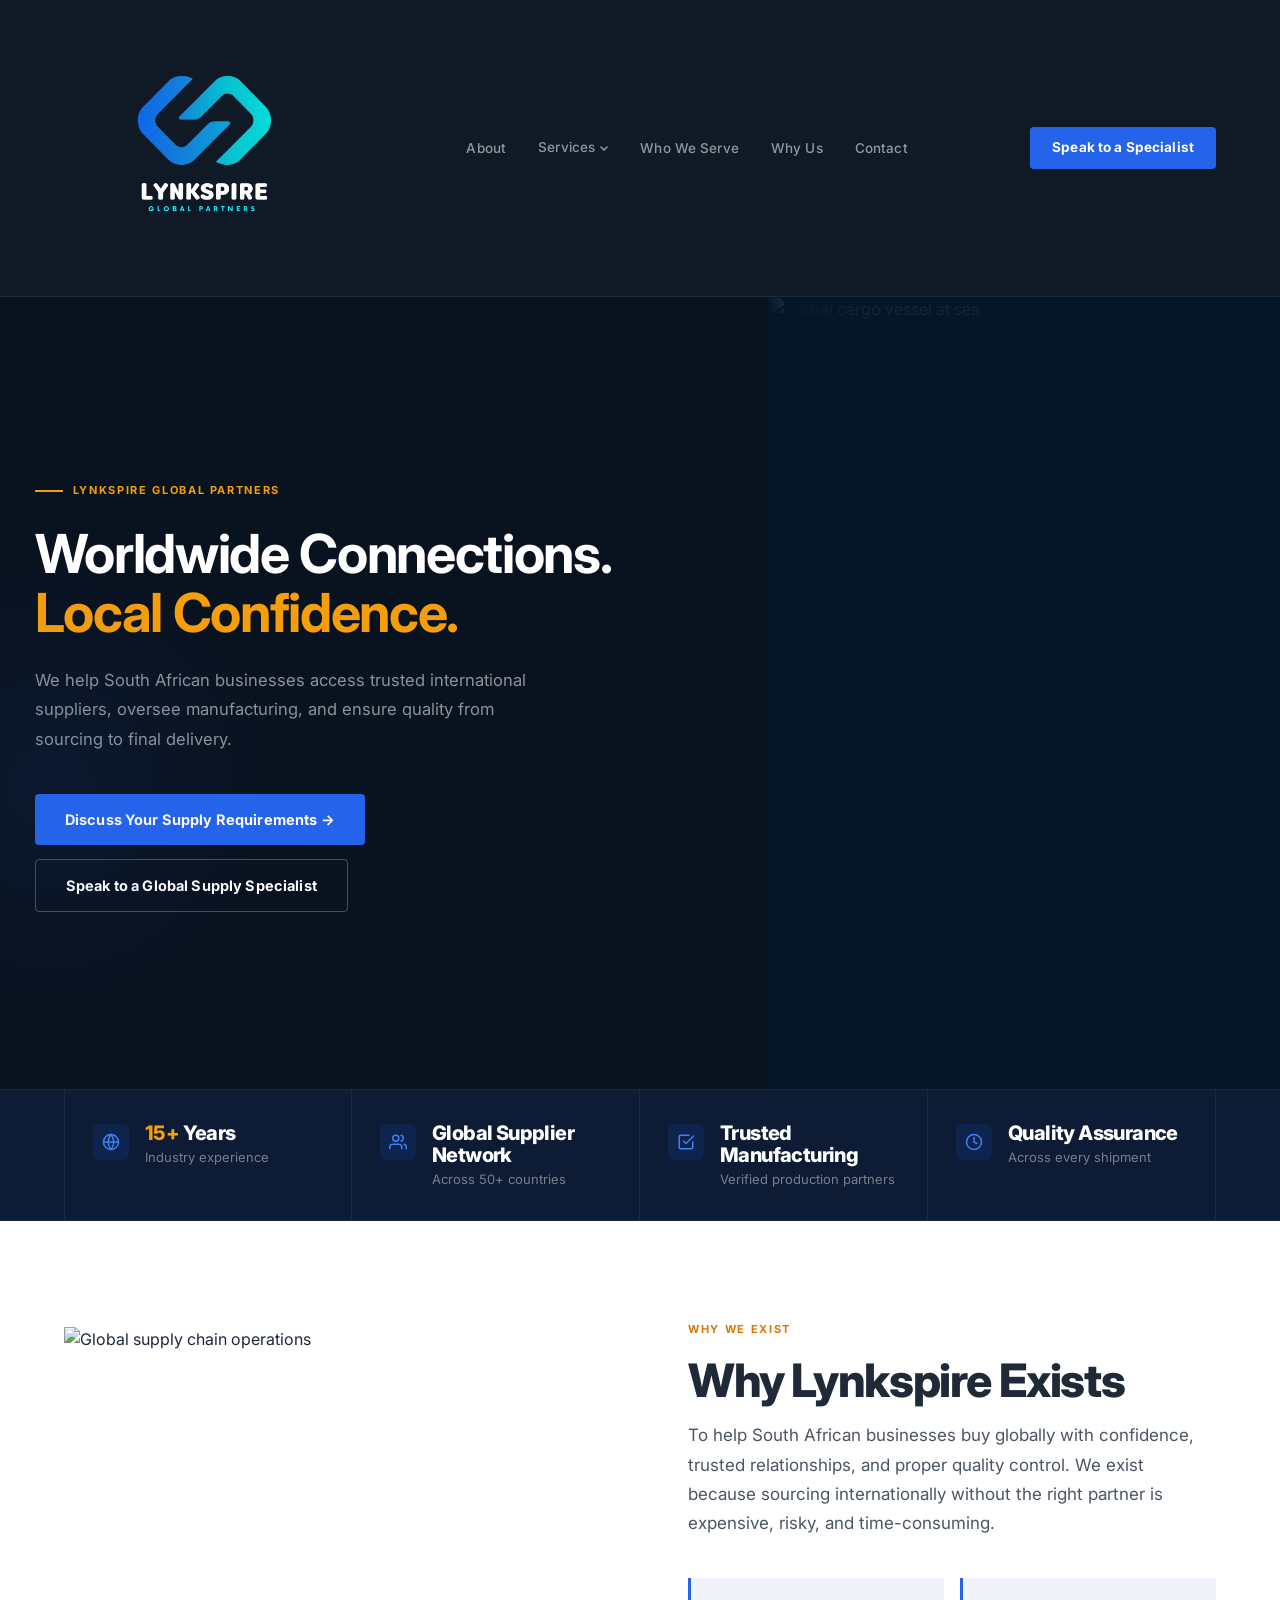
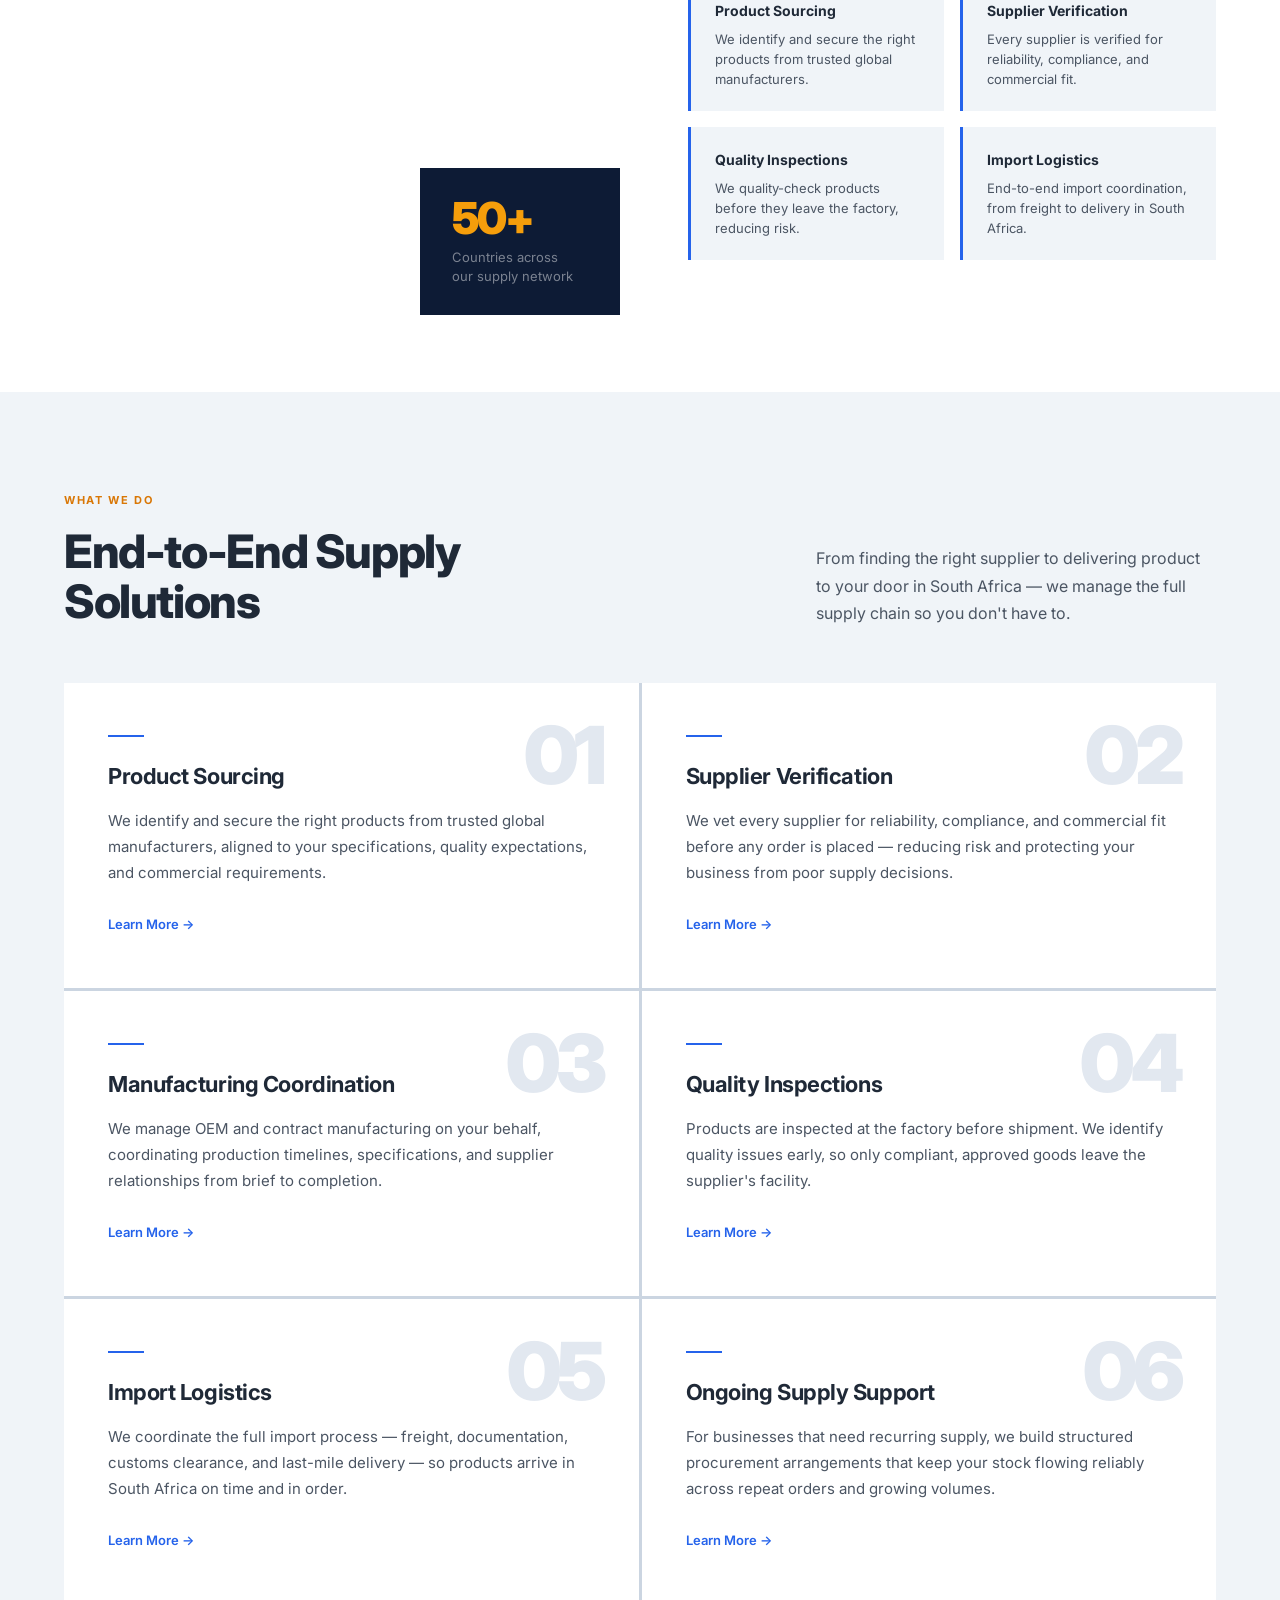
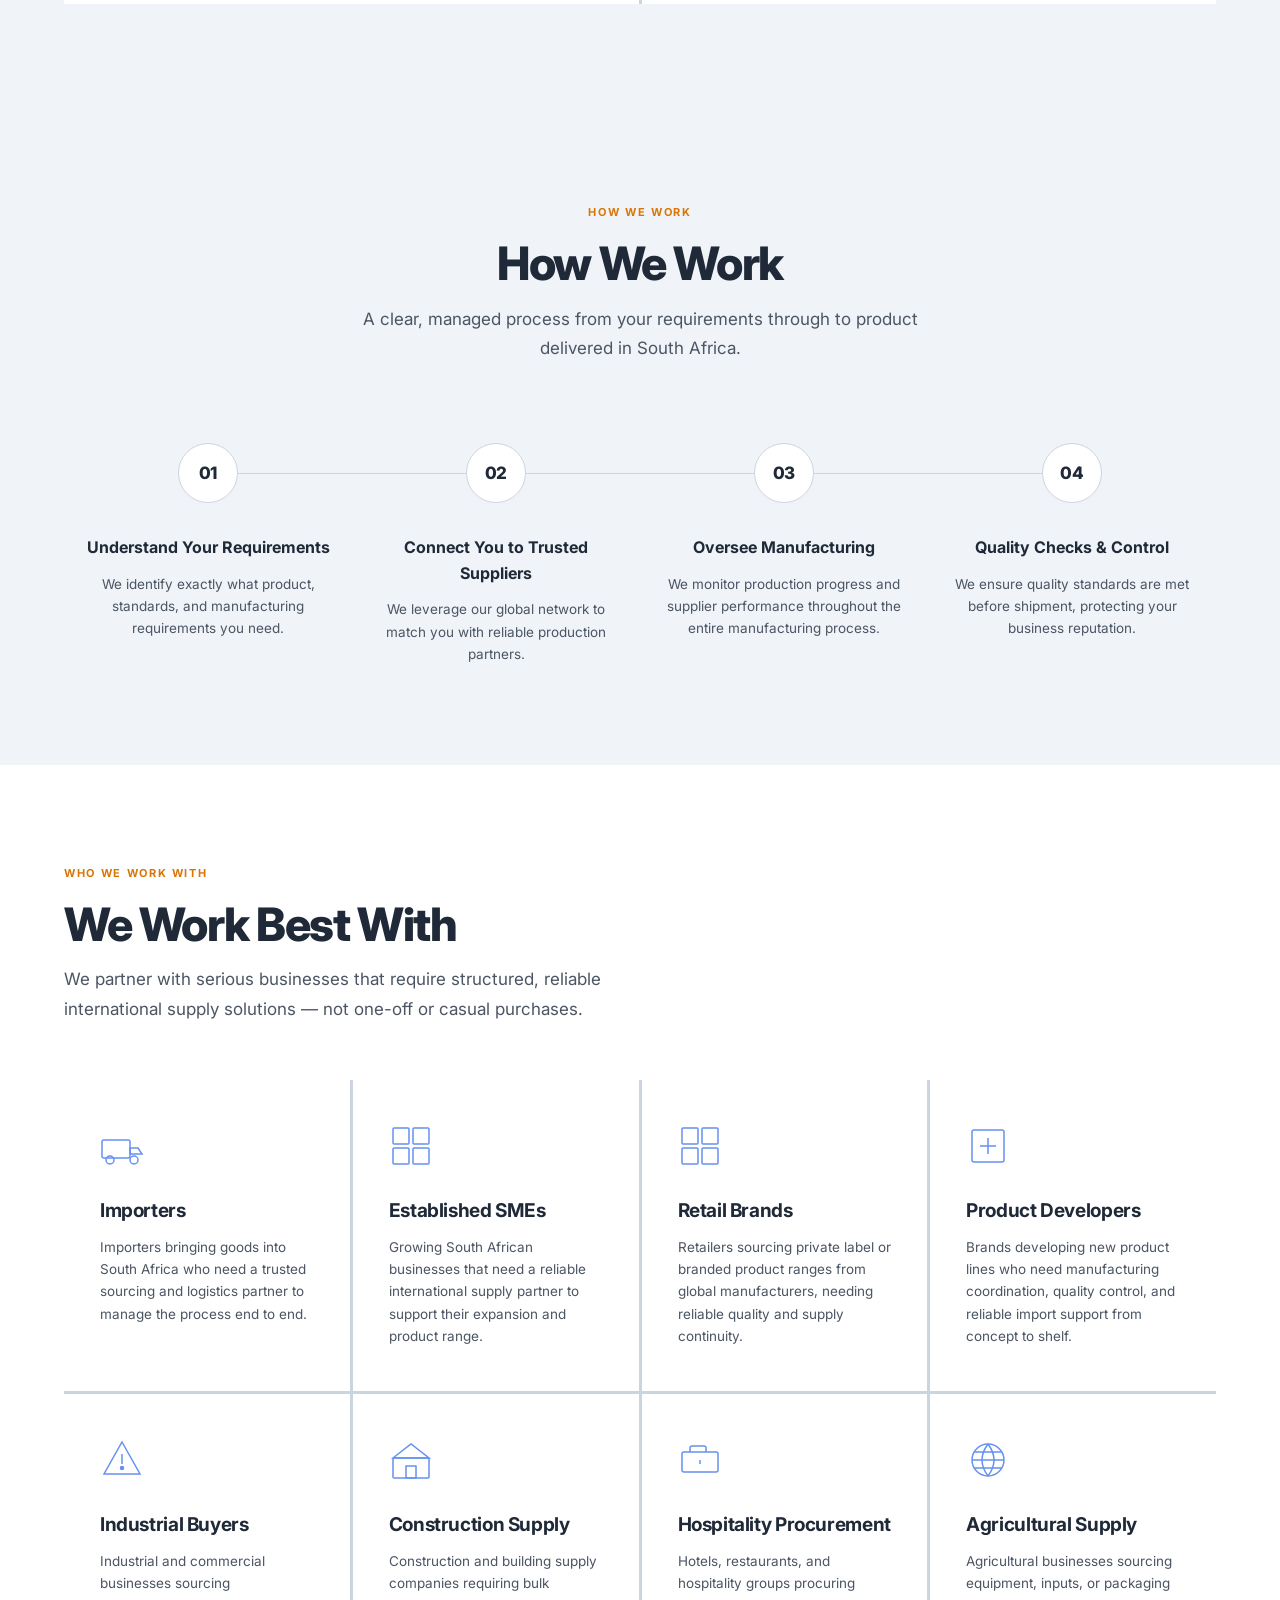
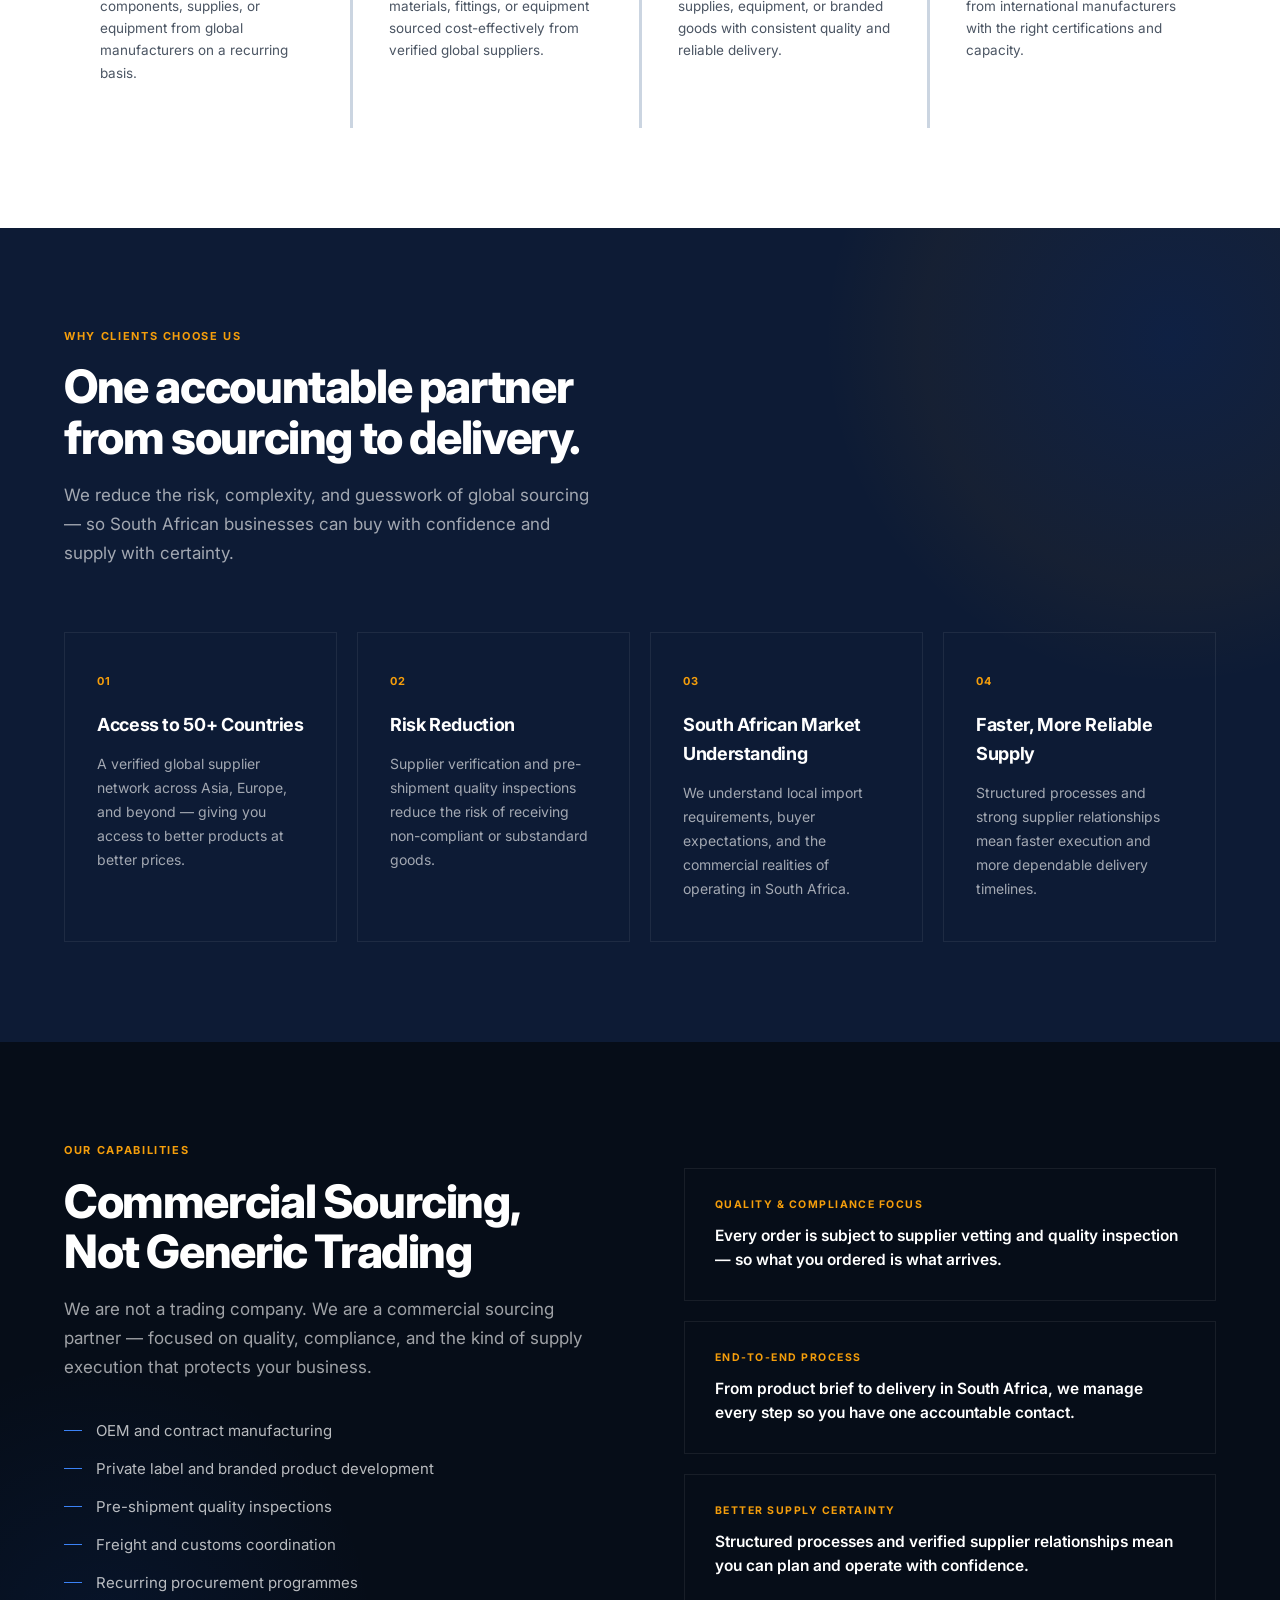
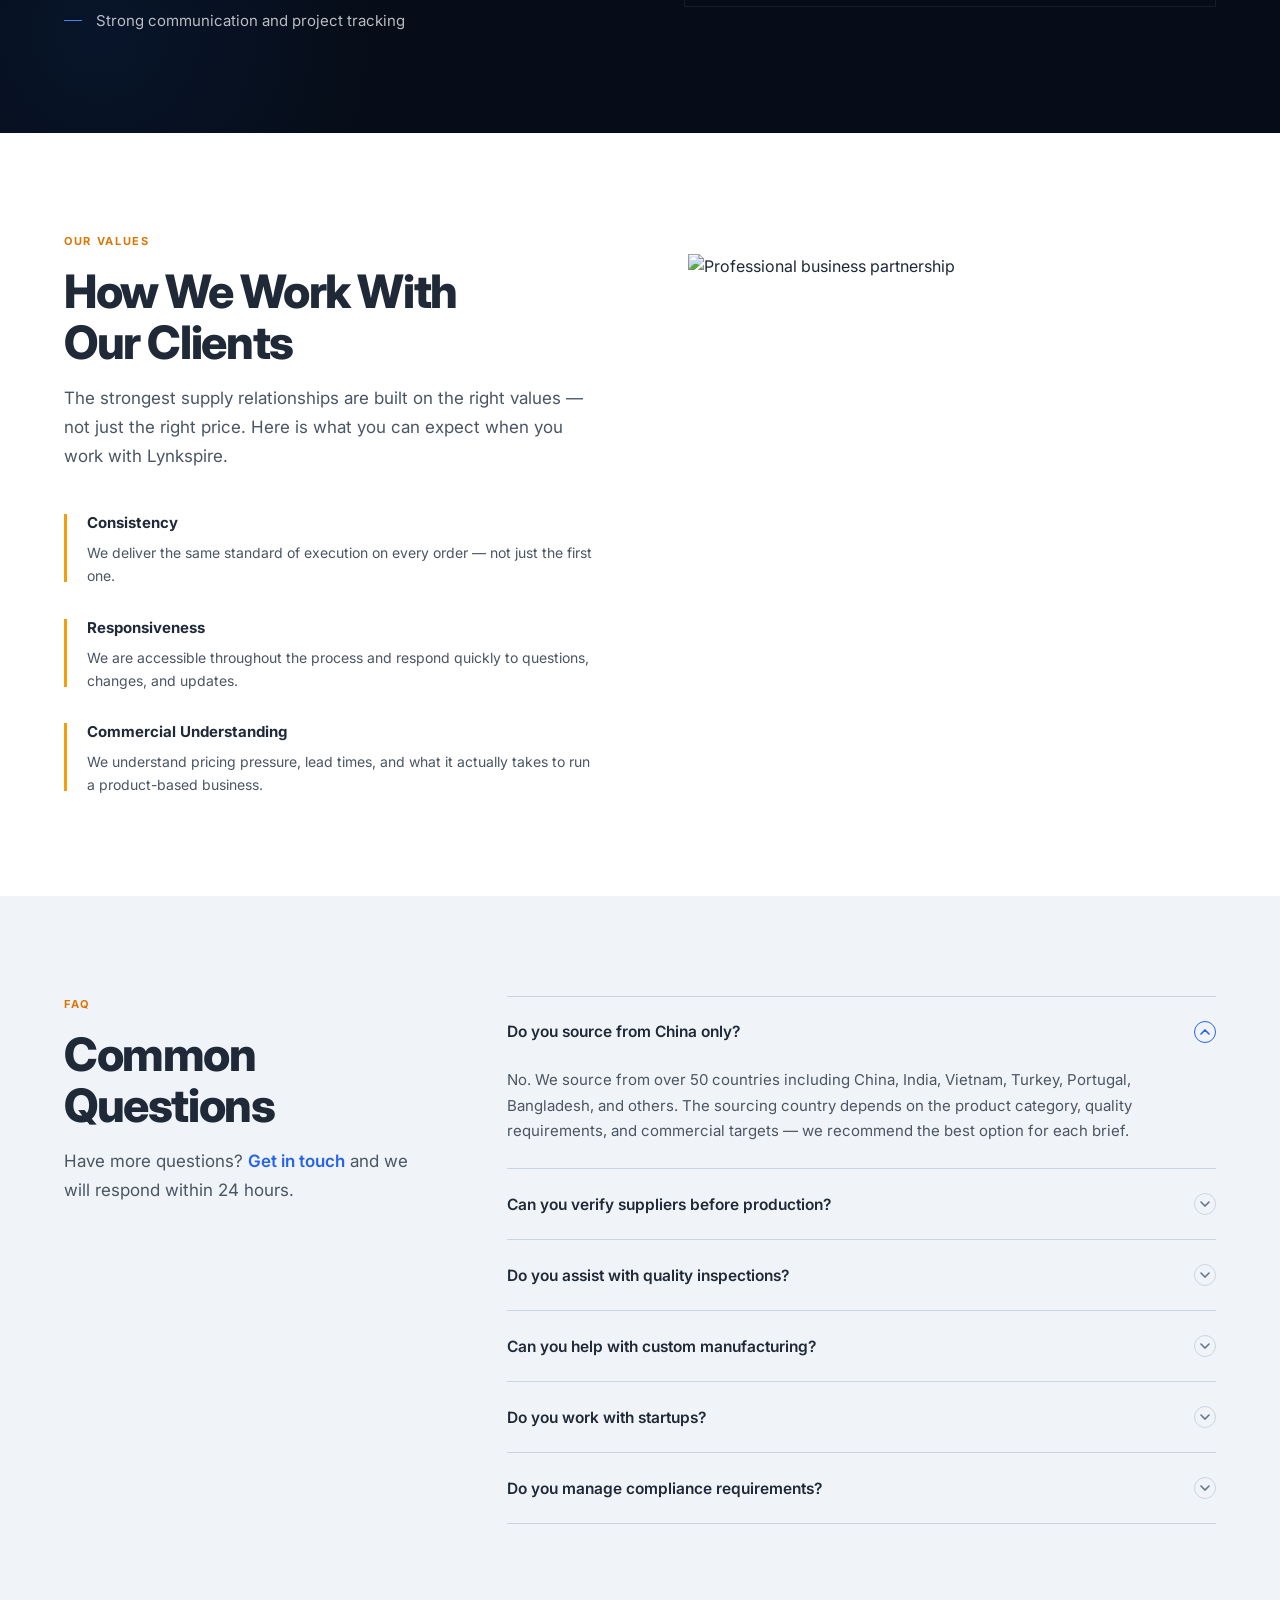
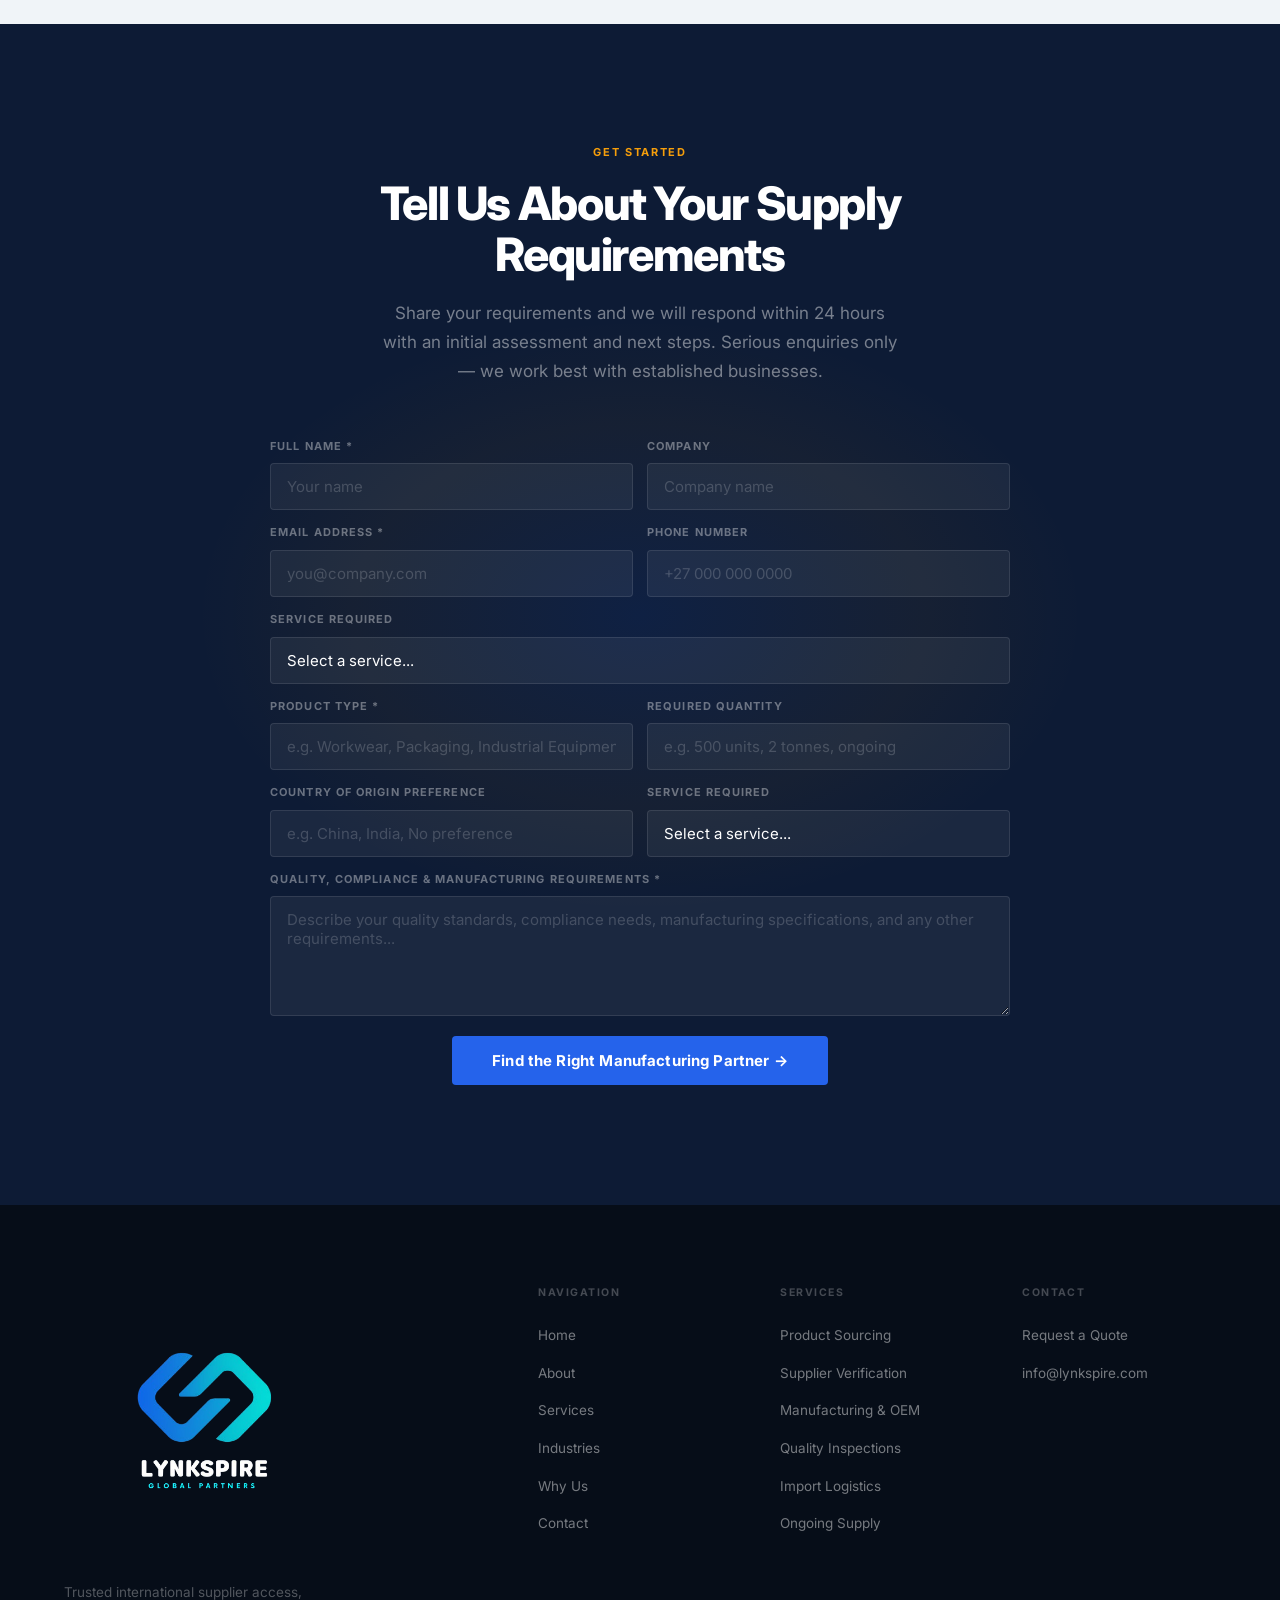
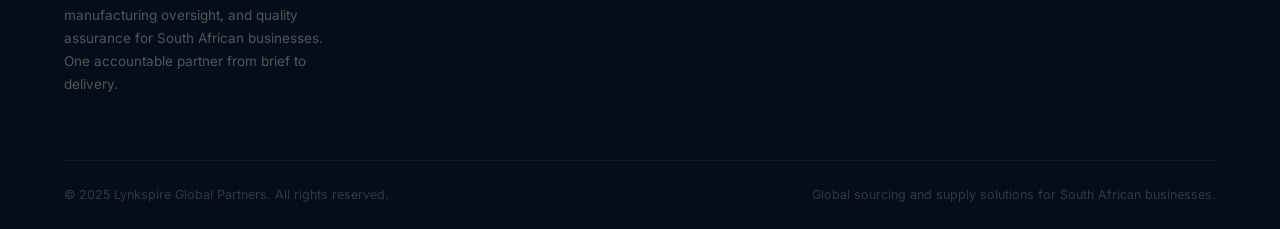
==== commit 24539adb: "Refresh homepage copy for stronger lead quality and trust signals - Hero: new headline 'Worldwide Co" ====
--- a/index.html
+++ b/index.html
@@ -1072,7 +1072,7 @@
           <li><a href="#why-us">Why Us</a></li>
           <li><a href="#contact">Contact</a></li>
         </ul>
-        <a href="#contact" class="nav-cta">Request a Quote</a>
+        <a href="#contact" class="nav-cta">Speak to a Specialist</a>
         <button class="nav-hamburger" id="hamburger" aria-label="Open menu" aria-expanded="false">
           <span></span><span></span><span></span>
         </button>
@@ -1093,7 +1093,7 @@
     <a href="#industries">Who We Serve</a>
     <a href="#why-us">Why Us</a>
     <a href="#contact">Contact</a>
-    <a href="#contact" class="m-cta">Request a Quote &rarr;</a>
+    <a href="#contact" class="m-cta">Discuss Your Supply Requirements &rarr;</a>
   </div>
 
   <!-- ==================== HERO — 60/40 ==================== -->
@@ -1109,16 +1109,16 @@
               Lynkspire Global Partners
             </div>
             <h1>
-              Global Sourcing, Manufacturing and Supply Solutions for
-              <span class="accent">South African Businesses</span>
+              Worldwide Connections.
+              <span class="accent">Local Confidence.</span>
             </h1>
             <p class="hero-sub">
-              We source, manufacture, quality-check and deliver products from trusted global
-              suppliers to your business in South Africa.
+              We help South African businesses access trusted international suppliers, oversee
+              manufacturing, and ensure quality from sourcing to final delivery.
             </p>
             <div class="hero-actions">
-              <a href="#contact" class="btn btn-cyan">Request a Quote &rarr;</a>
-              <a href="#contact" class="btn btn-outline-white">Book a Consultation</a>
+              <a href="#contact" class="btn btn-cyan">Discuss Your Supply Requirements &rarr;</a>
+              <a href="#contact" class="btn btn-outline-white">Speak to a Global Supply Specialist</a>
             </div>
           </div>
         </div>
@@ -1147,8 +1147,8 @@
             </svg>
           </div>
           <div class="trust-stat-body">
-            <div class="trust-stat-value"><span>50+</span> Countries</div>
-            <div class="trust-stat-label">Sourced from globally</div>
+            <div class="trust-stat-value"><span>15+</span> Years</div>
+            <div class="trust-stat-label">Industry experience</div>
           </div>
         </div>
 
@@ -1159,8 +1159,8 @@
             </svg>
           </div>
           <div class="trust-stat-body">
-            <div class="trust-stat-value"><span>200+</span> Suppliers</div>
-            <div class="trust-stat-label">Verified and managed</div>
+            <div class="trust-stat-value">Global Supplier Network</div>
+            <div class="trust-stat-label">Across 50+ countries</div>
           </div>
         </div>
 
@@ -1171,8 +1171,8 @@
             </svg>
           </div>
           <div class="trust-stat-body">
-            <div class="trust-stat-value"><span>500+</span> Orders</div>
-            <div class="trust-stat-label">Completed successfully</div>
+            <div class="trust-stat-value">Trusted Manufacturing</div>
+            <div class="trust-stat-label">Verified production partners</div>
           </div>
         </div>
 
@@ -1183,8 +1183,8 @@
             </svg>
           </div>
           <div class="trust-stat-body">
-            <div class="trust-stat-value"><span>24-Hour</span></div>
-            <div class="trust-stat-label">Quote response promise</div>
+            <div class="trust-stat-value">Quality Assurance</div>
+            <div class="trust-stat-label">Across every shipment</div>
           </div>
         </div>
 
@@ -1209,12 +1209,12 @@
           </div>
         </div>
         <div class="about-text" data-reveal data-delay="2">
-          <div class="label">About Lynkspire</div>
-          <h2 class="h2">What We Do</h2>
+          <div class="label">Why We Exist</div>
+          <h2 class="h2">Why Lynkspire Exists</h2>
           <p class="lead" style="max-width: 100%;">
-            We work with South African businesses that need a reliable partner to source, manufacture,
-            and deliver products from global suppliers. Our approach is built around consistency,
-            responsiveness, and supply certainty.
+            To help South African businesses buy globally with confidence, trusted relationships,
+            and proper quality control. We exist because sourcing internationally without the right
+            partner is expensive, risky, and time-consuming.
           </p>
           <div class="proof-grid">
             <div class="proof-card">
@@ -1303,30 +1303,30 @@
   <section class="section process-bg">
     <div class="container">
       <div class="process-header" data-reveal>
-        <div class="label">How It Works</div>
-        <h2 class="h2">From Enquiry to<br/>Delivery in South Africa</h2>
-        <p class="lead">A clear, managed process from your initial brief through to product in your hands.</p>
+        <div class="label">How We Work</div>
+        <h2 class="h2">How We Work</h2>
+        <p class="lead">A clear, managed process from your requirements through to product delivered in South Africa.</p>
       </div>
       <div class="process-track">
         <div class="process-step" data-reveal>
           <div class="process-num">01</div>
-          <h3 class="process-title">Enquiry &amp; Product Brief</h3>
-          <p class="process-text">Submit your enquiry with product requirements, quantities, and specifications. We respond within 24 hours.</p>
+          <h3 class="process-title">Understand Your Requirements</h3>
+          <p class="process-text">We identify exactly what product, standards, and manufacturing requirements you need.</p>
         </div>
         <div class="process-step" data-reveal data-delay="1">
           <div class="process-num">02</div>
-          <h3 class="process-title">Supplier Search &amp; Quotation</h3>
-          <p class="process-text">We identify verified suppliers, request quotations, and present you with the best sourcing options for your brief.</p>
+          <h3 class="process-title">Connect You to Trusted Suppliers</h3>
+          <p class="process-text">We leverage our global network to match you with reliable production partners.</p>
         </div>
         <div class="process-step" data-reveal data-delay="2">
           <div class="process-num">03</div>
-          <h3 class="process-title">Sampling, Production &amp; Inspection</h3>
-          <p class="process-text">Samples are reviewed and approved. Once in production, we manage timelines and conduct quality inspections before shipment.</p>
+          <h3 class="process-title">Oversee Manufacturing</h3>
+          <p class="process-text">We monitor production progress and supplier performance throughout the entire manufacturing process.</p>
         </div>
         <div class="process-step" data-reveal data-delay="3">
           <div class="process-num">04</div>
-          <h3 class="process-title">Shipping &amp; Delivery</h3>
-          <p class="process-text">We coordinate freight, customs clearance, and final delivery to your location in South Africa — end to end.</p>
+          <h3 class="process-title">Quality Checks &amp; Control</h3>
+          <p class="process-text">We ensure quality standards are met before shipment, protecting your business reputation.</p>
         </div>
       </div>
     </div>
@@ -1337,22 +1337,14 @@
     <div class="container">
       <div class="industries-header" data-reveal>
         <div class="label">Who We Work With</div>
-        <h2 class="h2">Built for South African Businesses That Source Globally</h2>
+        <h2 class="h2">We Work Best With</h2>
         <p class="lead">
-          We work with businesses across multiple sectors that need reliable, structured
-          supply solutions from global manufacturers.
+          We partner with serious businesses that require structured, reliable international
+          supply solutions — not one-off or casual purchases.
         </p>
       </div>
       <div class="ind-grid">
         <div class="ind-card" data-reveal>
-          <svg class="ind-icon" viewBox="0 0 44 44" fill="none" stroke="currentColor" stroke-width="1.5">
-            <rect x="4" y="4" width="16" height="16" rx="1"/><rect x="24" y="4" width="16" height="16" rx="1"/>
-            <rect x="4" y="24" width="16" height="16" rx="1"/><rect x="24" y="24" width="16" height="16" rx="1"/>
-          </svg>
-          <div class="ind-name">Retailers</div>
-          <div class="ind-text">Retailers sourcing private label or branded product ranges from global manufacturers, needing reliable quality and supply continuity.</div>
-        </div>
-        <div class="ind-card" data-reveal data-delay="1">
           <svg class="ind-icon" viewBox="0 0 44 44" fill="none" stroke="currentColor" stroke-width="1.5">
             <rect x="2" y="16" width="28" height="18" rx="2"/>
             <path d="M30 24h8l4 6H30V24z"/><circle cx="10" cy="36" r="4"/><circle cx="34" cy="36" r="4"/>
@@ -1360,49 +1352,63 @@
           <div class="ind-name">Importers</div>
           <div class="ind-text">Importers bringing goods into South Africa who need a trusted sourcing and logistics partner to manage the process end to end.</div>
         </div>
+        <div class="ind-card" data-reveal data-delay="1">
+          <svg class="ind-icon" viewBox="0 0 44 44" fill="none" stroke="currentColor" stroke-width="1.5">
+            <rect x="4" y="4" width="16" height="16" rx="1"/><rect x="24" y="4" width="16" height="16" rx="1"/>
+            <rect x="4" y="24" width="16" height="16" rx="1"/><rect x="24" y="24" width="16" height="16" rx="1"/>
+          </svg>
+          <div class="ind-name">Established SMEs</div>
+          <div class="ind-text">Growing South African businesses that need a reliable international supply partner to support their expansion and product range.</div>
+        </div>
         <div class="ind-card" data-reveal data-delay="2">
           <svg class="ind-icon" viewBox="0 0 44 44" fill="none" stroke="currentColor" stroke-width="1.5">
-            <circle cx="22" cy="14" r="8"/><path d="M8 38c0-7.73 6.27-14 14-14s14 6.27 14 14"/>
-            <path d="M32 20l6 4-6 4"/>
+            <rect x="4" y="4" width="16" height="16" rx="1"/><rect x="24" y="4" width="16" height="16" rx="1"/>
+            <rect x="4" y="24" width="16" height="16" rx="1"/><rect x="24" y="24" width="16" height="16" rx="1"/>
           </svg>
-          <div class="ind-name">Distributors</div>
-          <div class="ind-text">Distributors requiring consistent product availability and competitive wholesale supply to serve their own clients reliably.</div>
+          <div class="ind-name">Retail Brands</div>
+          <div class="ind-text">Retailers sourcing private label or branded product ranges from global manufacturers, needing reliable quality and supply continuity.</div>
         </div>
         <div class="ind-card" data-reveal data-delay="1">
           <svg class="ind-icon" viewBox="0 0 44 44" fill="none" stroke="currentColor" stroke-width="1.5">
             <rect x="6" y="6" width="32" height="32" rx="2"/>
             <path d="M14 22h16M22 14v16"/>
           </svg>
-          <div class="ind-name">Private Labels</div>
-          <div class="ind-text">Brands developing private label product lines who need manufacturing coordination, quality control, and reliable import support.</div>
+          <div class="ind-name">Product Developers</div>
+          <div class="ind-text">Brands developing new product lines who need manufacturing coordination, quality control, and reliable import support from concept to shelf.</div>
         </div>
         <div class="ind-card" data-reveal data-delay="2">
+          <svg class="ind-icon" viewBox="0 0 44 44" fill="none" stroke="currentColor" stroke-width="1.5">
+            <polygon points="22,4 40,36 4,36"/>
+            <line x1="22" y1="16" x2="22" y2="26"/><circle cx="22" cy="30" r="1.5" fill="currentColor"/>
+          </svg>
+          <div class="ind-name">Industrial Buyers</div>
+          <div class="ind-text">Industrial and commercial businesses sourcing components, supplies, or equipment from global manufacturers on a recurring basis.</div>
+        </div>
+        <div class="ind-card" data-reveal data-delay="3">
           <svg class="ind-icon" viewBox="0 0 44 44" fill="none" stroke="currentColor" stroke-width="1.5">
             <rect x="4" y="20" width="36" height="20" rx="1"/><polygon points="4,20 22,6 40,20"/>
             <rect x="17" y="28" width="10" height="12"/>
           </svg>
-          <div class="ind-name">Corporate Buyers</div>
-          <div class="ind-text">Corporate procurement teams sourcing goods at scale who need verified suppliers, inspected product, and structured supply programmes.</div>
-        </div>
-        <div class="ind-card" data-reveal data-delay="3">
+          <div class="ind-name">Construction Supply</div>
+          <div class="ind-text">Construction and building supply companies requiring bulk materials, fittings, or equipment sourced cost-effectively from verified global suppliers.</div>
+        </div>
+        <div class="ind-card" data-reveal>
           <svg class="ind-icon" viewBox="0 0 44 44" fill="none" stroke="currentColor" stroke-width="1.5">
-            <polygon points="22,4 40,36 4,36"/>
-            <line x1="22" y1="16" x2="22" y2="26"/><circle cx="22" cy="30" r="1.5" fill="currentColor"/>
+            <rect x="4" y="14" width="36" height="20" rx="2"/><path d="M12 14V10a2 2 0 012-2h12a2 2 0 012 2v4"/><line x1="22" y1="22" x2="22" y2="26"/>
           </svg>
-          <div class="ind-name">Industrial &amp; B2B</div>
-          <div class="ind-text">Industrial and commercial businesses sourcing components, supplies, or equipment from global manufacturers on a recurring basis.</div>
-        </div>
-        <div class="ind-card" data-reveal>
+          <div class="ind-name">Hospitality Procurement</div>
+          <div class="ind-text">Hotels, restaurants, and hospitality groups procuring supplies, equipment, or branded goods with consistent quality and reliable delivery.</div>
+        </div>
+        <div class="ind-card" data-reveal data-delay="1">
           <svg class="ind-icon" viewBox="0 0 44 44" fill="none" stroke="currentColor" stroke-width="1.5">
             <circle cx="22" cy="22" r="16"/>
             <path d="M22 6c0 0-6 8-6 16s6 16 6 16M22 6c0 0 6 8 6 16s-6 16-6 16"/>
             <line x1="6" y1="22" x2="38" y2="22"/>
             <path d="M8 14h28M8 30h28"/>
           </svg>
-          <div class="ind-name">Sport &amp; Outdoor</div>
-          <div class="ind-text">Sport, fitness, and outdoor brands sourcing equipment, apparel, and accessories from specialist global manufacturers with the right certifications and capacity.</div>
-        </div>
-        <div class="ind-card ind-ghost" aria-hidden="true"></div>
+          <div class="ind-name">Agricultural Supply</div>
+          <div class="ind-text">Agricultural businesses sourcing equipment, inputs, or packaging from international manufacturers with the right certifications and capacity.</div>
+        </div>
       </div>
     </div>
   </section>
@@ -1543,48 +1549,57 @@
         <div class="faq-list" data-reveal data-delay="2">
           <div class="faq-item open">
             <button class="faq-btn" aria-expanded="true">
-              Do you only source from China, or other countries too?
+              Do you source from China only?
               <span class="faq-icon">
                 <svg width="10" height="6" viewBox="0 0 10 6" fill="none" stroke="#64748b" stroke-width="1.6" stroke-linecap="round"><path d="M1 1l4 4 4-4"/></svg>
               </span>
             </button>
-            <div class="faq-body">We source from over 50 countries, including China, India, Turkey, Vietnam, Portugal, and others depending on the product category and client requirements. We identify the best sourcing country for each brief.</div>
+            <div class="faq-body">No. We source from over 50 countries including China, India, Vietnam, Turkey, Portugal, Bangladesh, and others. The sourcing country depends on the product category, quality requirements, and commercial targets — we recommend the best option for each brief.</div>
           </div>
           <div class="faq-item">
             <button class="faq-btn" aria-expanded="false">
-              Can you handle manufacturing and private label orders?
+              Can you verify suppliers before production?
               <span class="faq-icon">
                 <svg width="10" height="6" viewBox="0 0 10 6" fill="none" stroke="#64748b" stroke-width="1.6" stroke-linecap="round"><path d="M1 1l4 4 4-4"/></svg>
               </span>
             </button>
-            <div class="faq-body">Yes. We work with OEM and contract manufacturers for private label and branded product development. We manage the full process from specification through to delivery in South Africa.</div>
+            <div class="faq-body">Yes. Supplier verification is a core part of our process. We vet every supplier for reliability, compliance, and commercial fit before any order is placed — protecting you from poor supply decisions.</div>
           </div>
           <div class="faq-item">
             <button class="faq-btn" aria-expanded="false">
-              How do you ensure product quality?
+              Do you assist with quality inspections?
               <span class="faq-icon">
                 <svg width="10" height="6" viewBox="0 0 10 6" fill="none" stroke="#64748b" stroke-width="1.6" stroke-linecap="round"><path d="M1 1l4 4 4-4"/></svg>
               </span>
             </button>
-            <div class="faq-body">We conduct pre-shipment quality inspections at the factory before goods are shipped. All suppliers are verified before any order is placed. We can also arrange third-party inspection if required.</div>
+            <div class="faq-body">Yes. We conduct pre-shipment quality inspections at the factory before goods are shipped. We can also arrange independent third-party inspections for additional assurance.</div>
           </div>
           <div class="faq-item">
             <button class="faq-btn" aria-expanded="false">
-              Do you manage the import process into South Africa?
+              Can you help with custom manufacturing?
               <span class="faq-icon">
                 <svg width="10" height="6" viewBox="0 0 10 6" fill="none" stroke="#64748b" stroke-width="1.6" stroke-linecap="round"><path d="M1 1l4 4 4-4"/></svg>
               </span>
             </button>
-            <div class="faq-body">Yes. We coordinate freight, customs clearance, and final delivery to your location in South Africa. You deal with one contact from sourcing to arrival.</div>
+            <div class="faq-body">Yes. We work with OEM and contract manufacturers for custom and private label product development. We manage the full process from specification and sampling through to delivery in South Africa.</div>
           </div>
           <div class="faq-item">
             <button class="faq-btn" aria-expanded="false">
-              How do I get started or request a quote?
+              Do you work with startups?
               <span class="faq-icon">
                 <svg width="10" height="6" viewBox="0 0 10 6" fill="none" stroke="#64748b" stroke-width="1.6" stroke-linecap="round"><path d="M1 1l4 4 4-4"/></svg>
               </span>
             </button>
-            <div class="faq-body">Complete the enquiry form below with your product requirements and quantities. We will respond within 24 hours to discuss the next steps and provide an initial assessment.</div>
+            <div class="faq-body">We work best with established businesses or serious product developers who have a clear brief and commercial intent. If you are a startup with a validated product concept and realistic expectations, we are happy to discuss your requirements.</div>
+          </div>
+          <div class="faq-item">
+            <button class="faq-btn" aria-expanded="false">
+              Do you manage compliance requirements?
+              <span class="faq-icon">
+                <svg width="10" height="6" viewBox="0 0 10 6" fill="none" stroke="#64748b" stroke-width="1.6" stroke-linecap="round"><path d="M1 1l4 4 4-4"/></svg>
+              </span>
+            </button>
+            <div class="faq-body">Yes. We factor compliance and quality standards into the supplier selection and inspection process. If your product has specific certification or regulatory requirements, share them with us and we will ensure they are addressed.</div>
           </div>
         </div>
       </div>
@@ -1599,11 +1614,11 @@
       <div class="cta-content">
         <div class="label label-on-dark" style="justify-content: center; display: flex;">Get Started</div>
         <h2 class="h2 h2-white" style="max-width: 640px; margin: 12px auto 0;">
-          Ready to Source Smarter for Your South African Business?
+          Tell Us About Your Supply Requirements
         </h2>
         <p class="cta-sub">
-          Tell us what you need. We will respond within 24 hours with an initial assessment
-          and the next steps to get your supply process moving.
+          Share your requirements and we will respond within 24 hours with an initial assessment
+          and next steps. Serious enquiries only — we work best with established businesses.
         </p>
         <form class="contact-form" id="contactForm" novalidate>
           <div class="form-row">
@@ -1636,13 +1651,38 @@
                 <option>Other / General Enquiry</option>
               </select>
             </div>
+            <div class="form-group">
+              <label class="form-label" for="fproducttype">Product Type *</label>
+              <input class="form-ctrl" id="fproducttype" name="product_type" type="text" placeholder="e.g. Workwear, Packaging, Industrial Equipment" required />
+            </div>
+            <div class="form-group">
+              <label class="form-label" for="fquantity">Required Quantity</label>
+              <input class="form-ctrl" id="fquantity" name="quantity" type="text" placeholder="e.g. 500 units, 2 tonnes, ongoing" />
+            </div>
+            <div class="form-group">
+              <label class="form-label" for="fcountry">Country of Origin Preference</label>
+              <input class="form-ctrl" id="fcountry" name="country_preference" type="text" placeholder="e.g. China, India, No preference" />
+            </div>
+            <div class="form-group">
+              <label class="form-label" for="fservice">Service Required</label>
+              <select class="form-ctrl" id="fservice" name="service">
+                <option value="">Select a service...</option>
+                <option>Product Sourcing</option>
+                <option>Supplier Verification</option>
+                <option>Manufacturing &amp; OEM</option>
+                <option>Quality Inspections</option>
+                <option>Import Logistics</option>
+                <option>Ongoing Supply Support</option>
+                <option>Other / General Enquiry</option>
+              </select>
+            </div>
             <div class="form-group form-full">
-              <label class="form-label" for="fmessage">Product &amp; Requirements *</label>
-              <textarea class="form-ctrl" id="fmessage" name="message" placeholder="Describe the product, quantities, target price, and any specific requirements..." required></textarea>
+              <label class="form-label" for="fmessage">Quality, Compliance &amp; Manufacturing Requirements *</label>
+              <textarea class="form-ctrl" id="fmessage" name="message" placeholder="Describe your quality standards, compliance needs, manufacturing specifications, and any other requirements..." required></textarea>
             </div>
           </div>
           <div class="form-submit">
-            <button type="submit" class="btn btn-cyan">Submit Enquiry &rarr;</button>
+            <button type="submit" class="btn btn-cyan">Find the Right Manufacturing Partner &rarr;</button>
           </div>
           <p class="form-success" id="formSuccess">Thank you — we will be in touch within 24 hours.</p>
         </form>
@@ -1659,8 +1699,8 @@
             <img src="assets/Lynkspire-removebg-preview.png" alt="Lynkspire Global Partners" />
           </div>
           <p class="footer-brand-text">
-            Global sourcing, manufacturing and supply solutions for South African businesses.
-            One accountable partner from brief to delivery.
+            Trusted international supplier access, manufacturing oversight, and quality assurance
+            for South African businesses. One accountable partner from brief to delivery.
           </p>
         </div>
         <div>
@@ -1765,7 +1805,8 @@
         var name  = document.getElementById('fname').value.trim();
         var email = document.getElementById('femail').value.trim();
         var msg   = document.getElementById('fmessage').value.trim();
-        if (!name || !email || !msg) { alert('Please fill in all required fields.'); return; }
+        var ptype = document.getElementById('fproducttype').value.trim();
+        if (!name || !email || !msg || !ptype) { alert('Please fill in all required fields.'); return; }
         if (!/^[^\s@]+@[^\s@]+\.[^\s@]+$/.test(email)) { alert('Please enter a valid email address.'); return; }
         var btn = form.querySelector('button[type="submit"]');
         btn.disabled = true; btn.textContent = 'Sending…';
@@ -1780,7 +1821,7 @@
         }).catch(function () {
           alert('Something went wrong. Please try again or email us directly.');
         }).finally(function () {
-          btn.disabled = false; btn.textContent = 'Submit Enquiry →';
+          btn.disabled = false; btn.textContent = 'Find the Right Manufacturing Partner →';
         });
       });
 
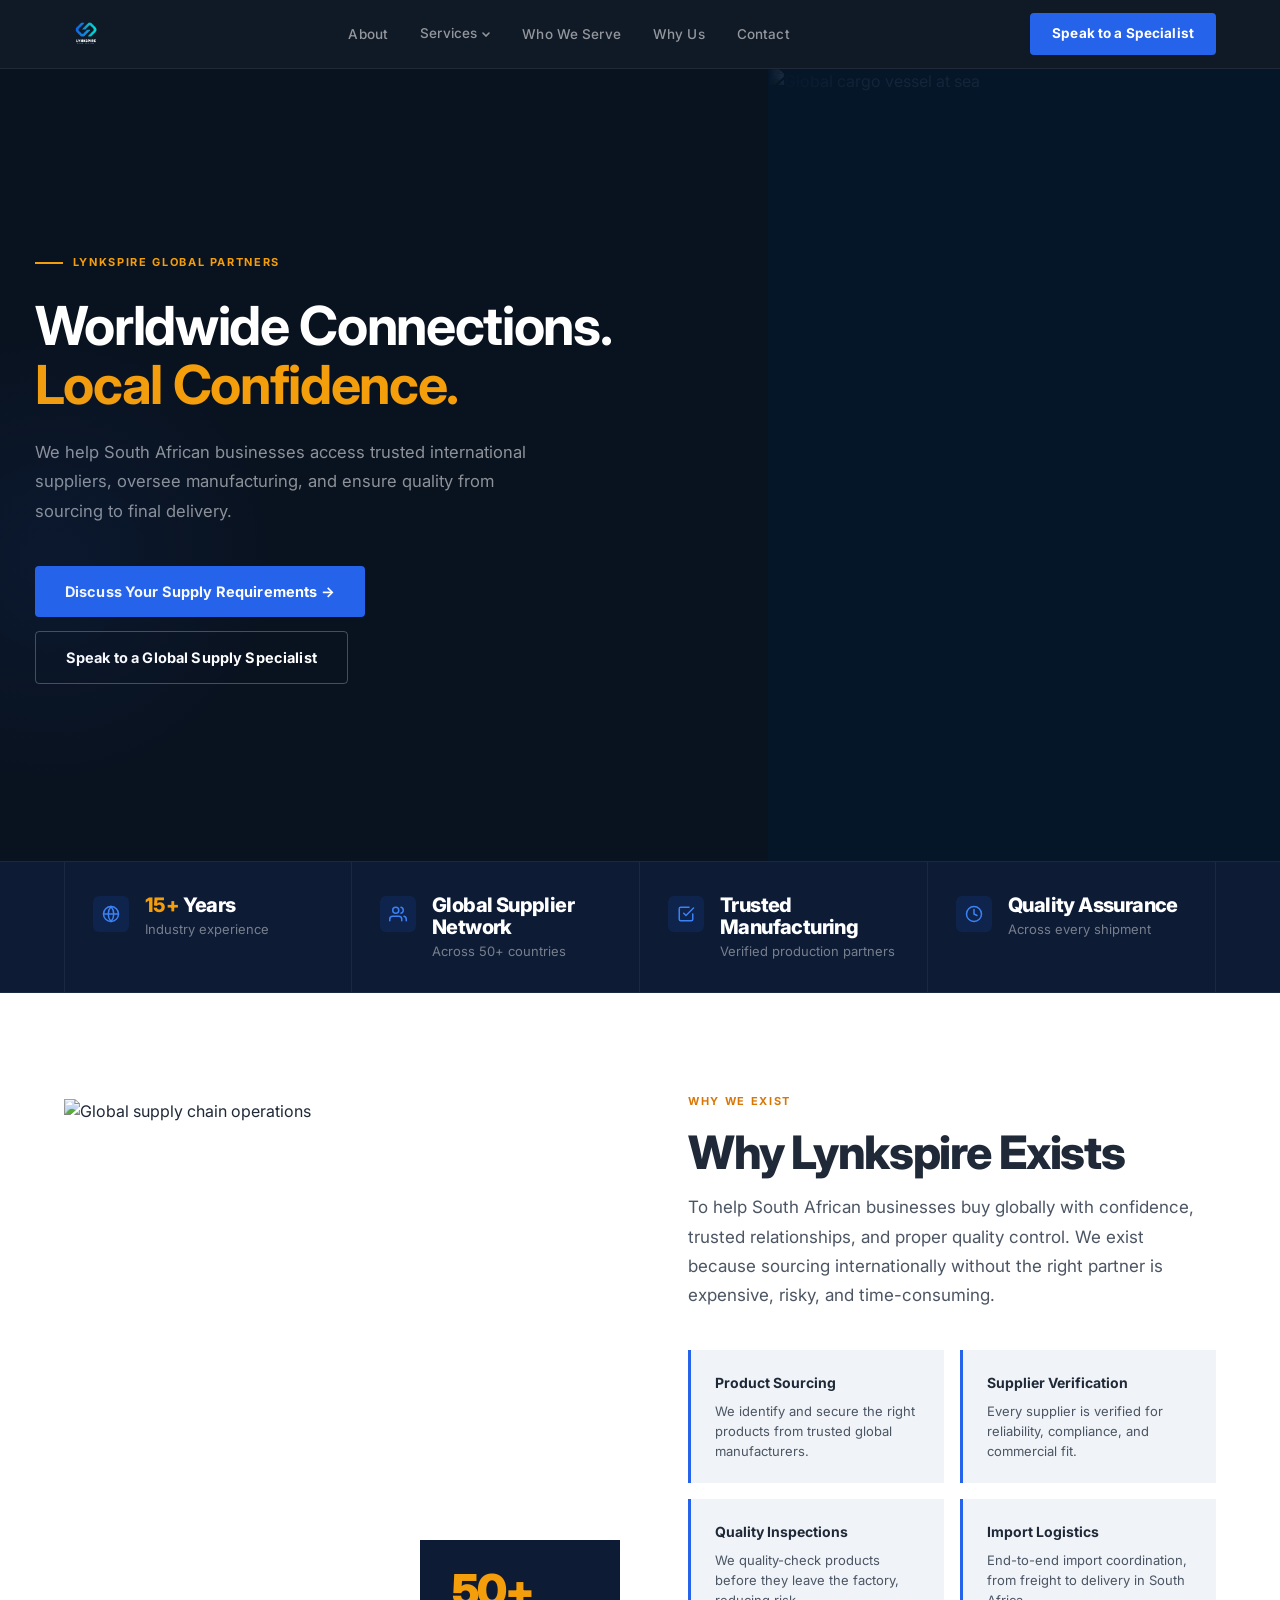
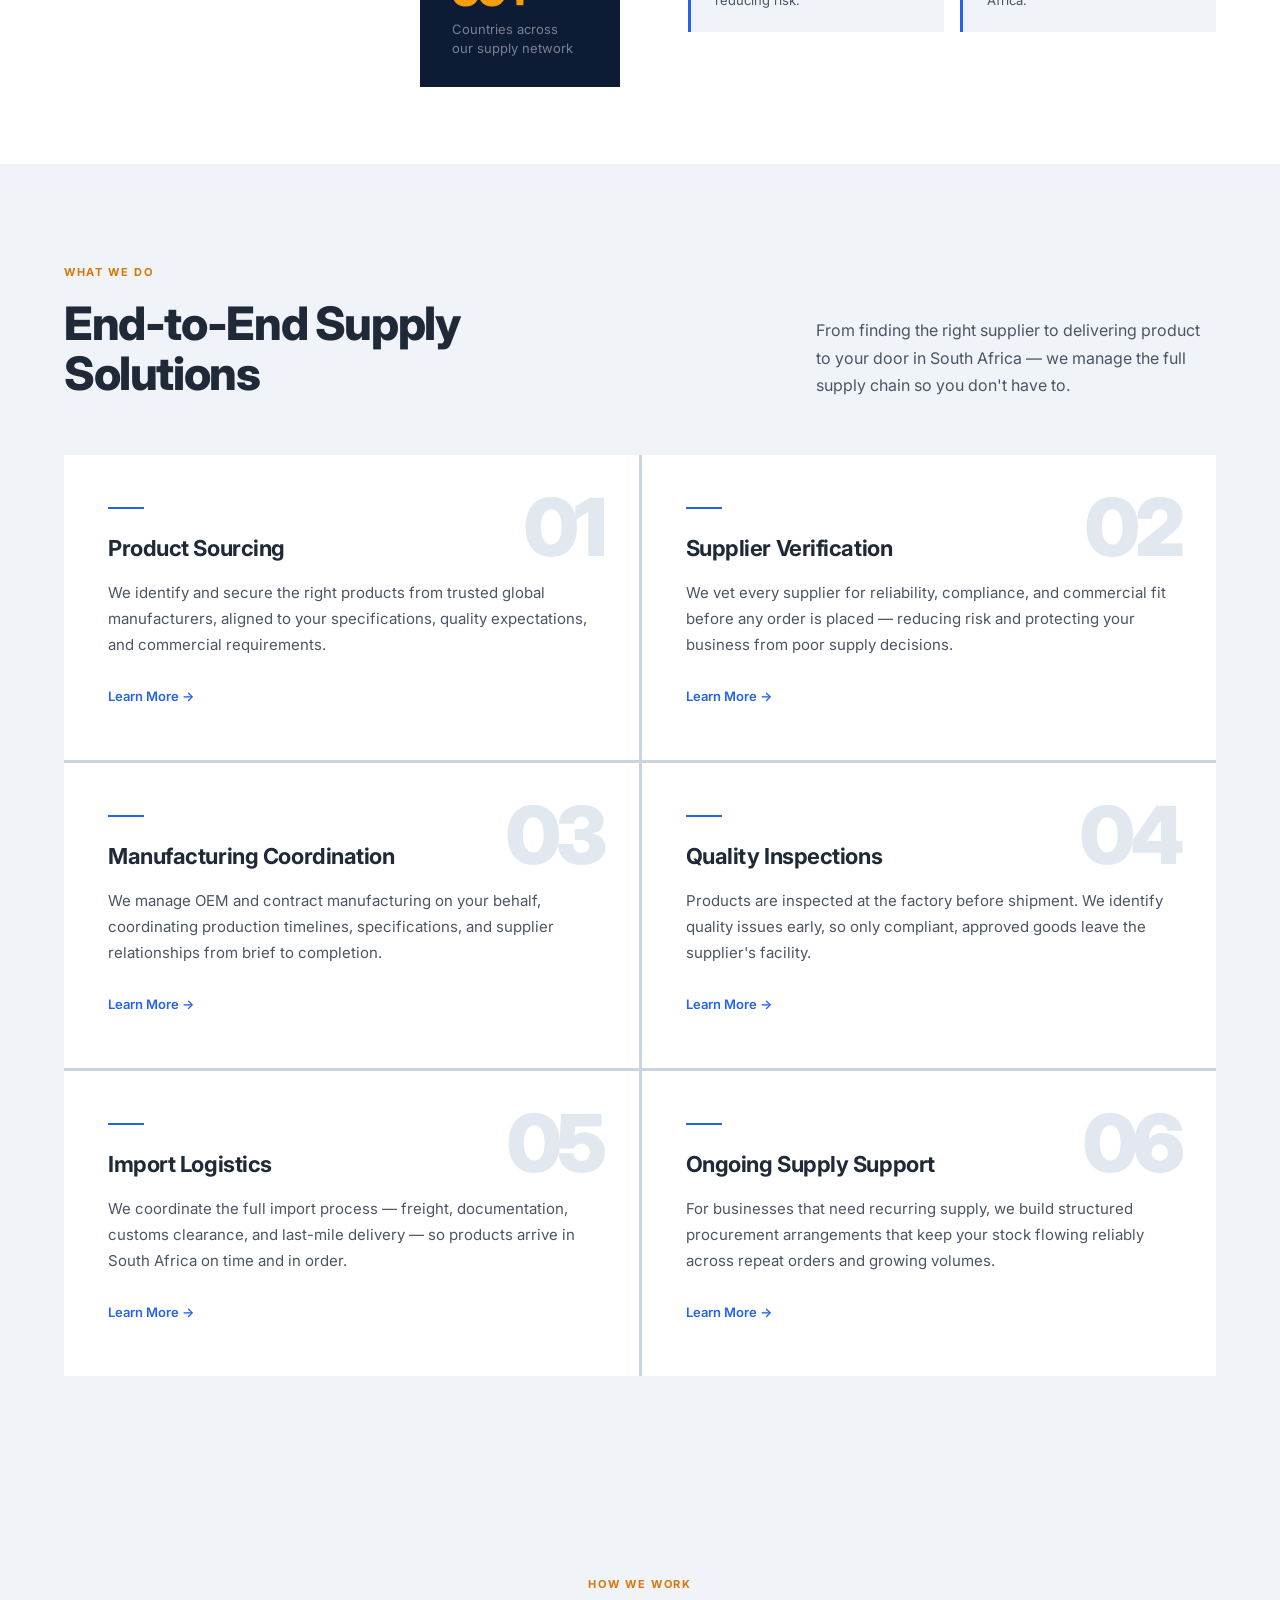
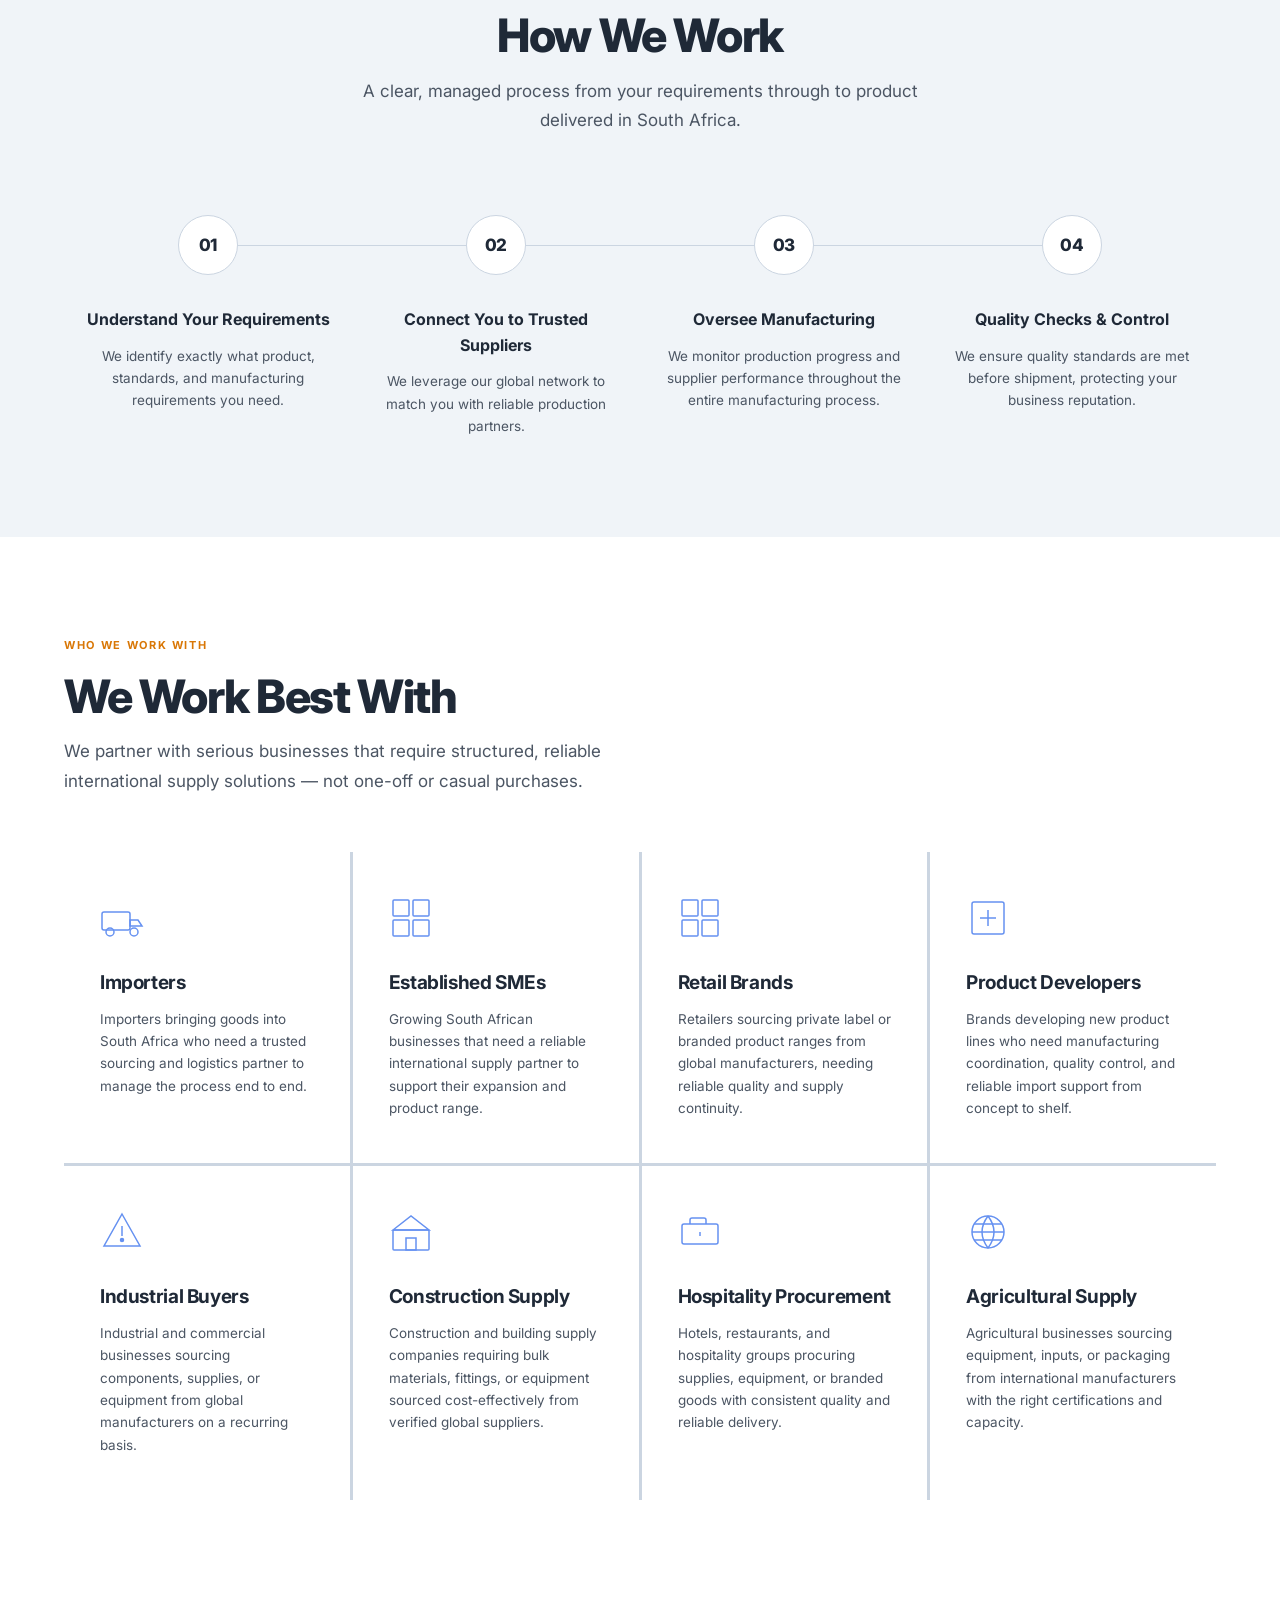
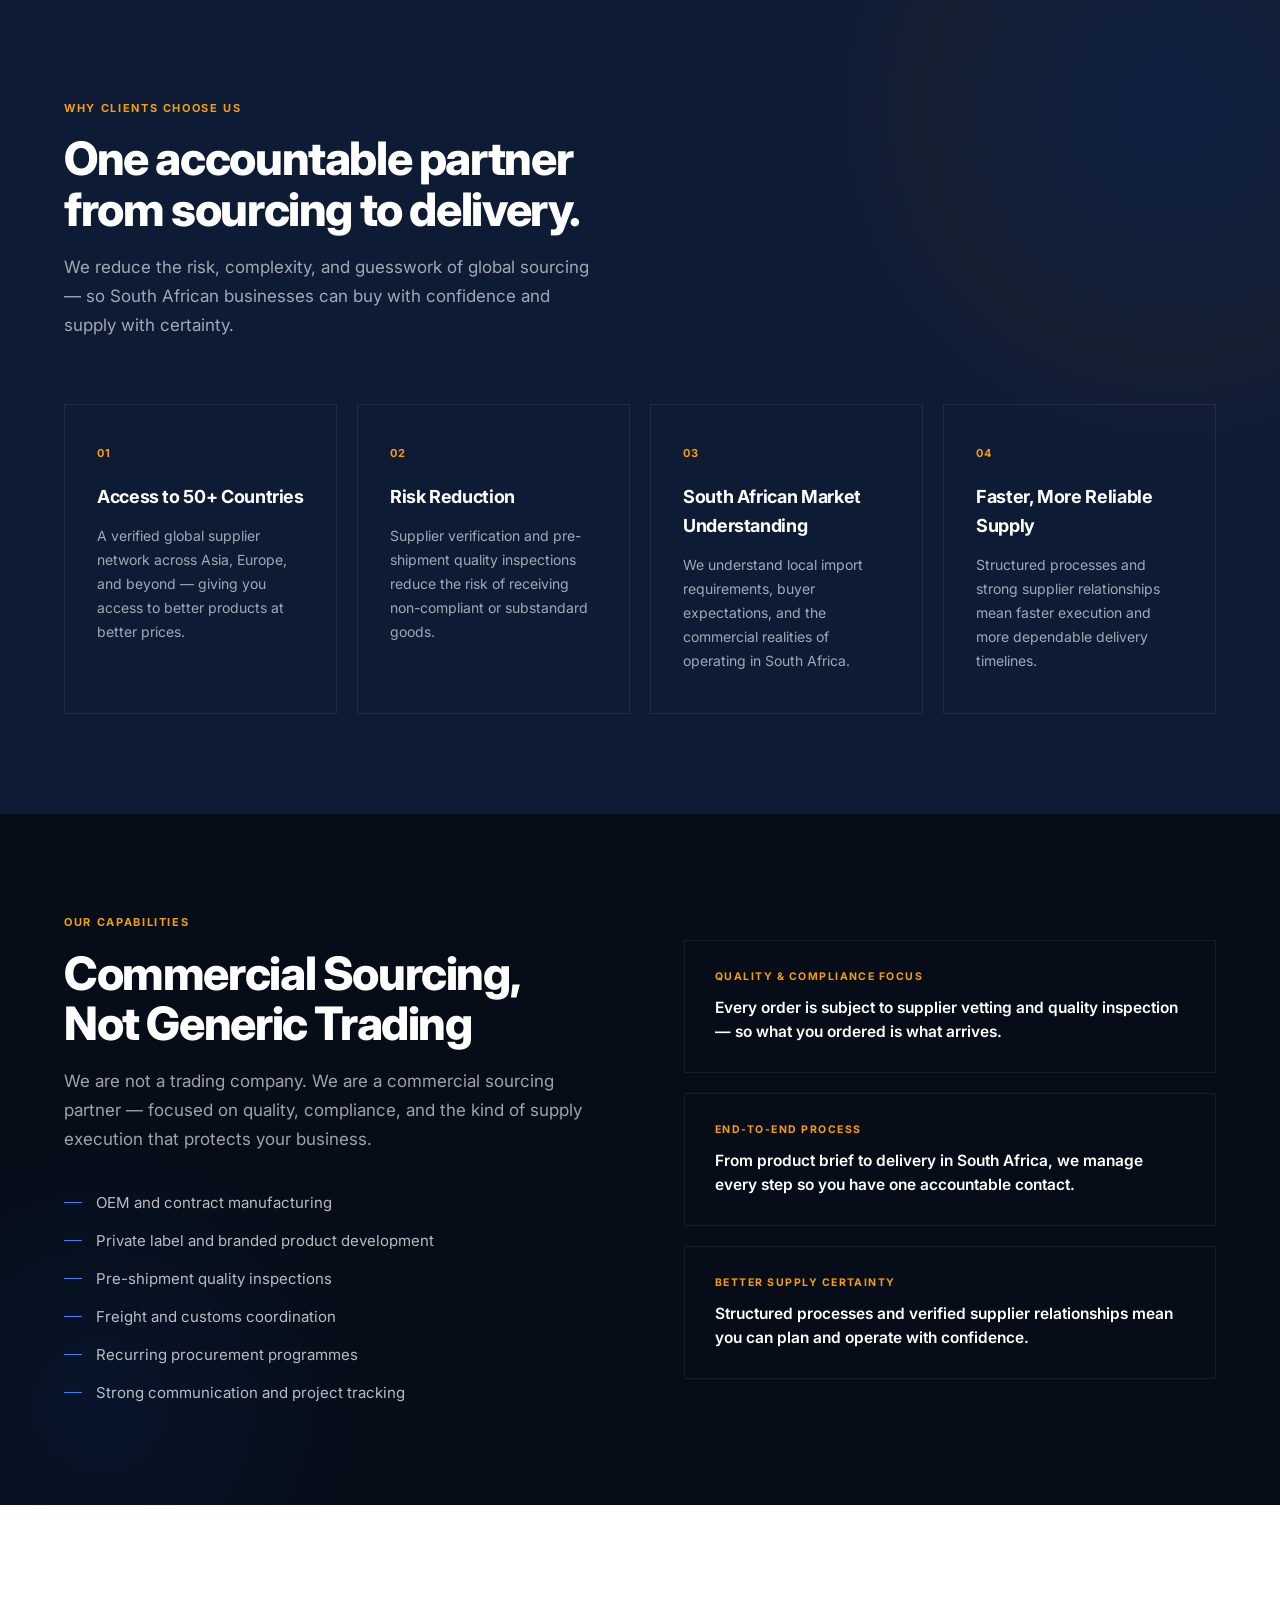
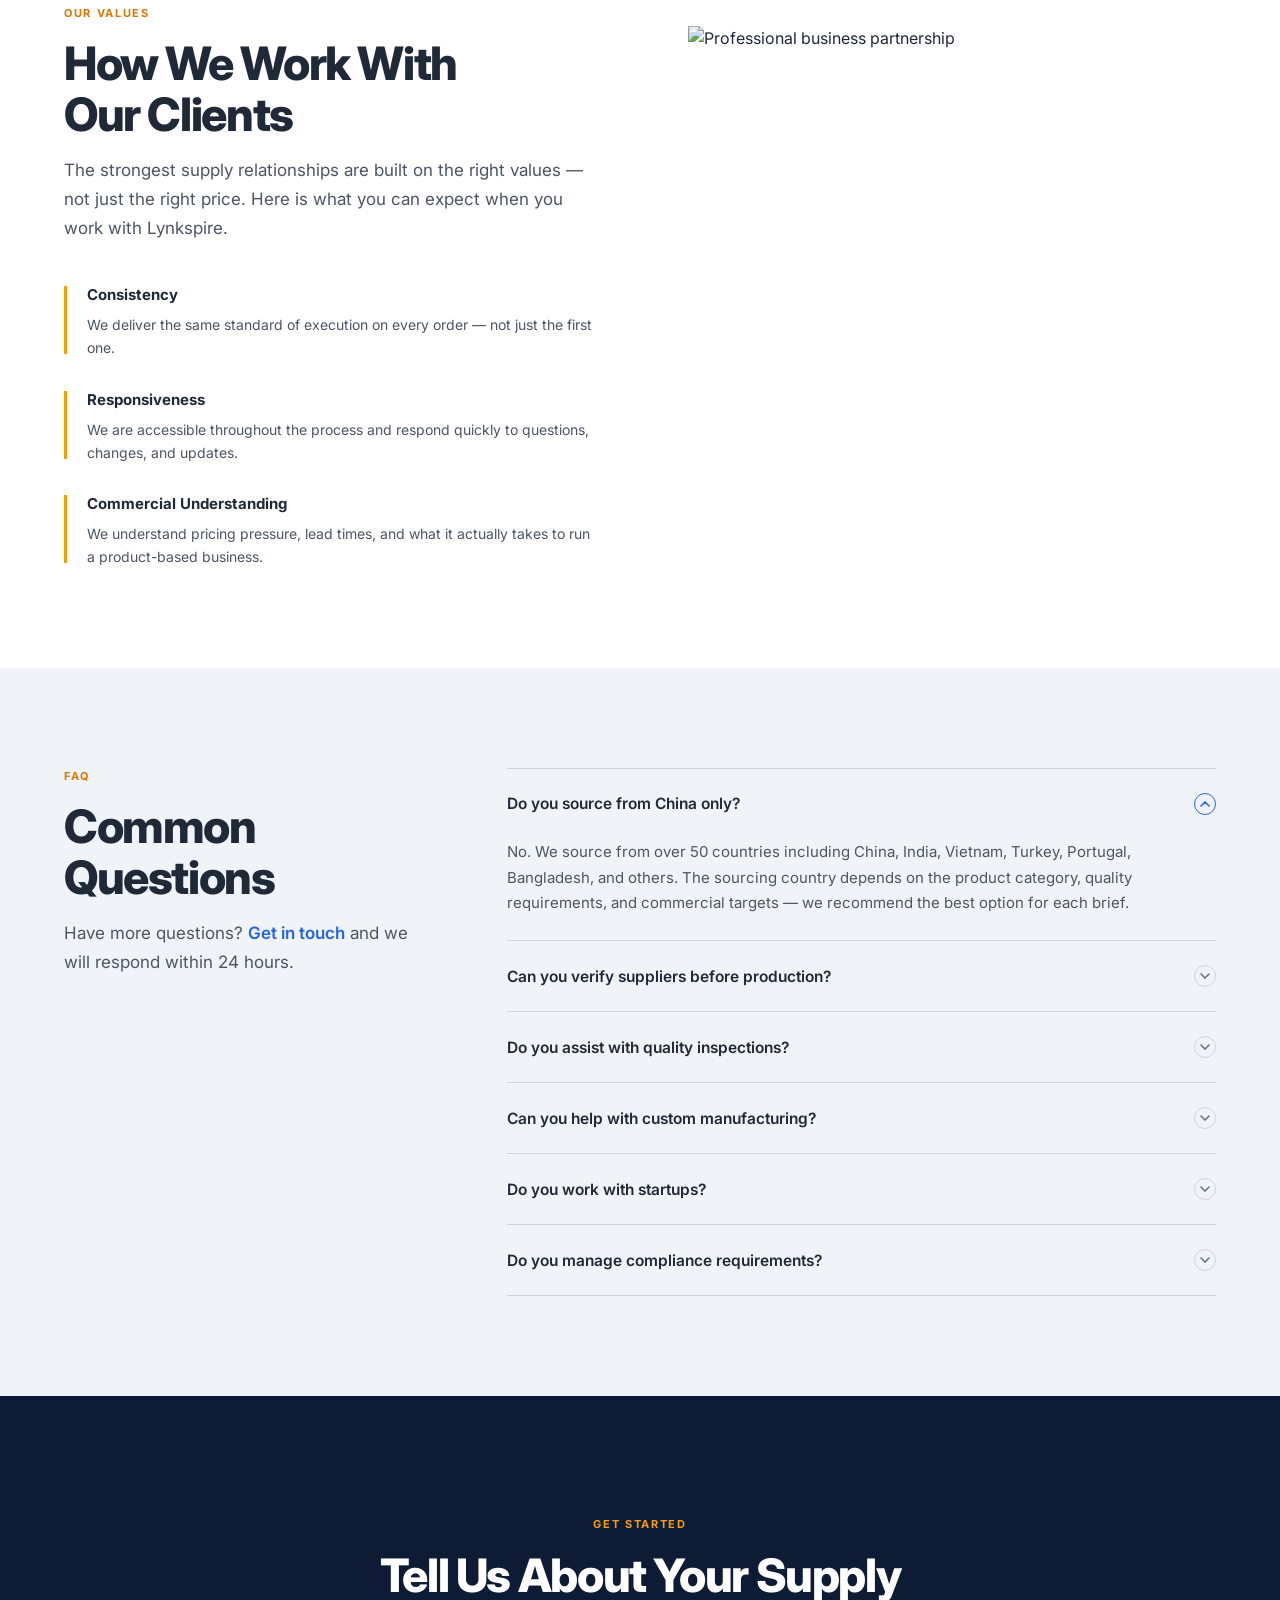
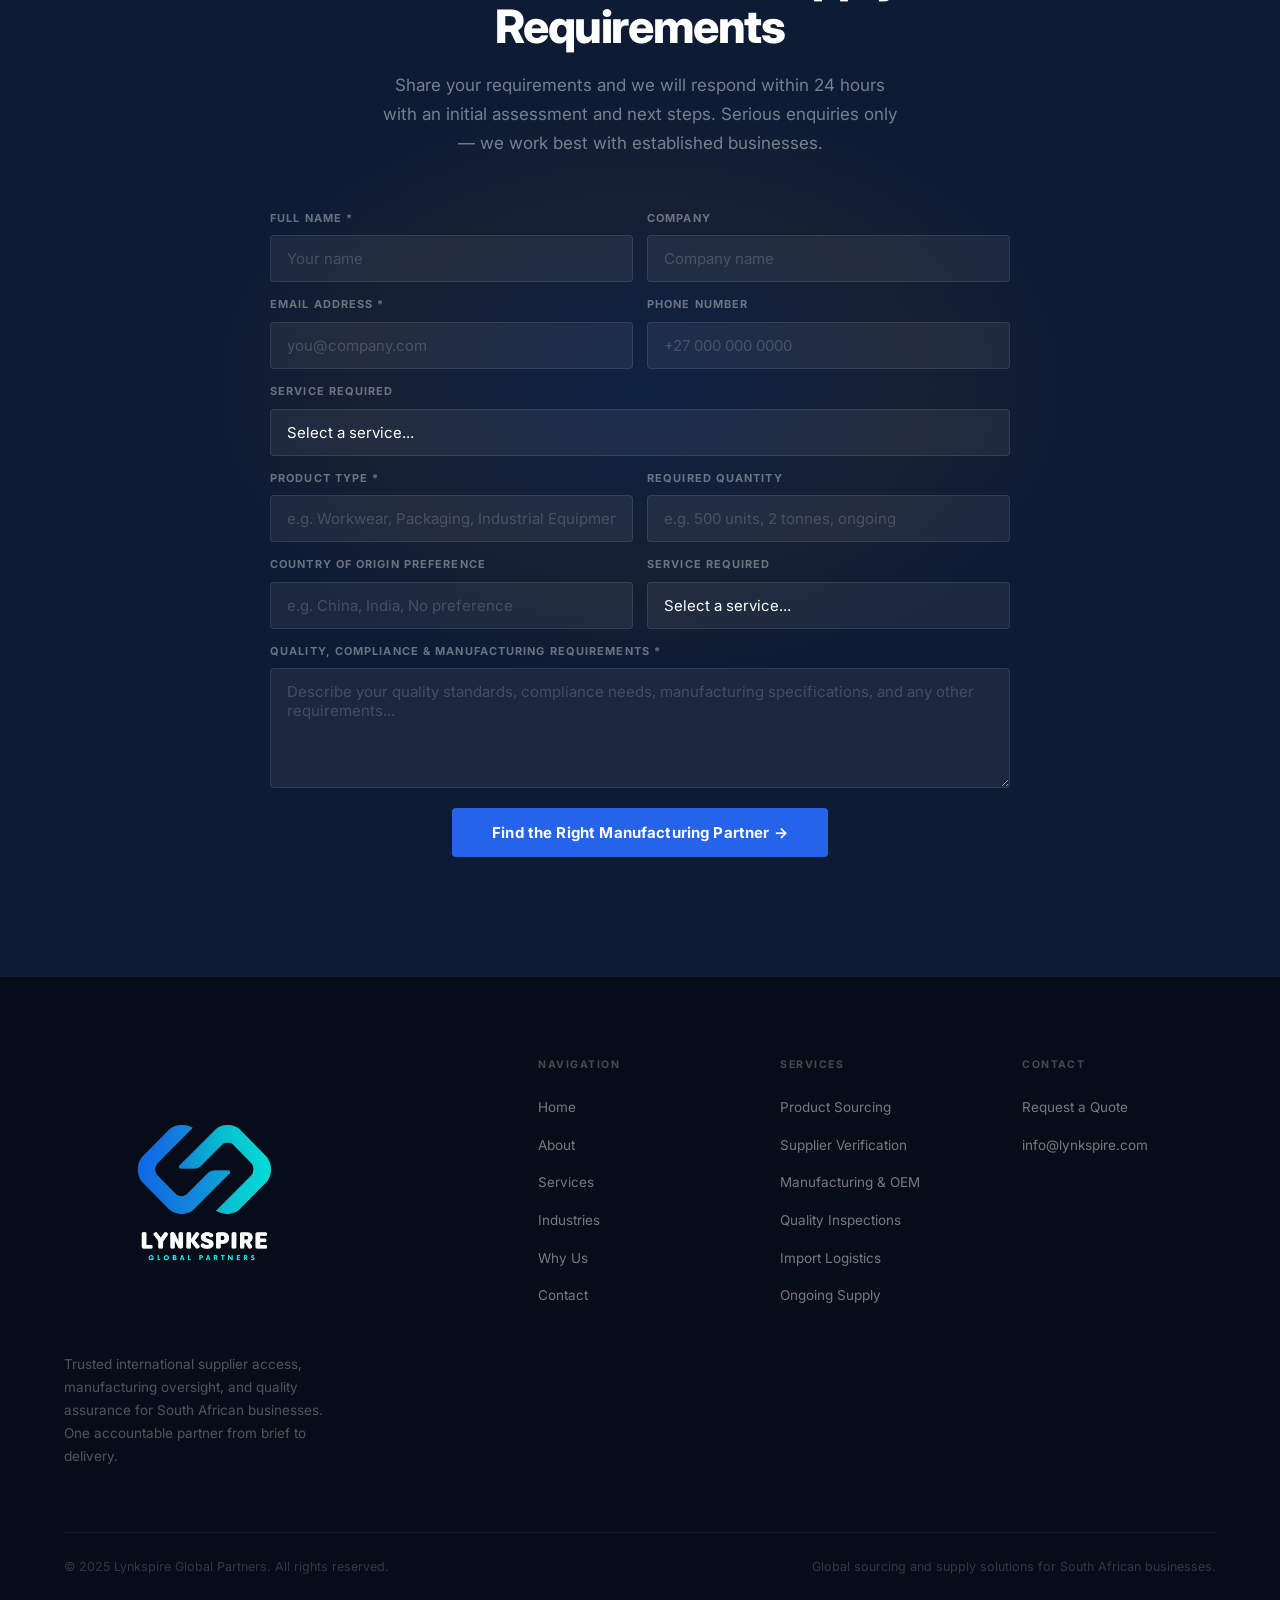
==== commit b1c45fd9: "Fix nav to single consistent size, remove scroll shrink animation Reduced nav height from 296px → 68" ====
--- a/index.html
+++ b/index.html
@@ -72,22 +72,15 @@
       display: flex;
       align-items: center;
       justify-content: space-between;
-      height: 296px;
+      height: 68px;
       gap: 32px;
-      transition: height 0.2s var(--ease);
     }
 
     .nav-logo img {
-      height: 280px;
+      height: 44px;
       width: auto;
       display: block;
-      transition: height 0.2s var(--ease);
-    }
-
-    /* Shrink nav on scroll */
-    .nav.scrolled .nav-inner   { height: 136px; }
-    .nav.scrolled .nav-logo img { height: 124px; }
-    .nav.scrolled + .mobile-menu { top: 136px; }
+    }
 
     .nav-links {
       display: flex;
@@ -148,7 +141,7 @@
     .mobile-menu {
       display: none;
       position: fixed;
-      top: 296px; left: 0; right: 0;
+      top: 68px; left: 0; right: 0;
       background: var(--dark-800);
       border-bottom: 1px solid rgba(255,255,255,0.08);
       padding: 16px 20px 24px;
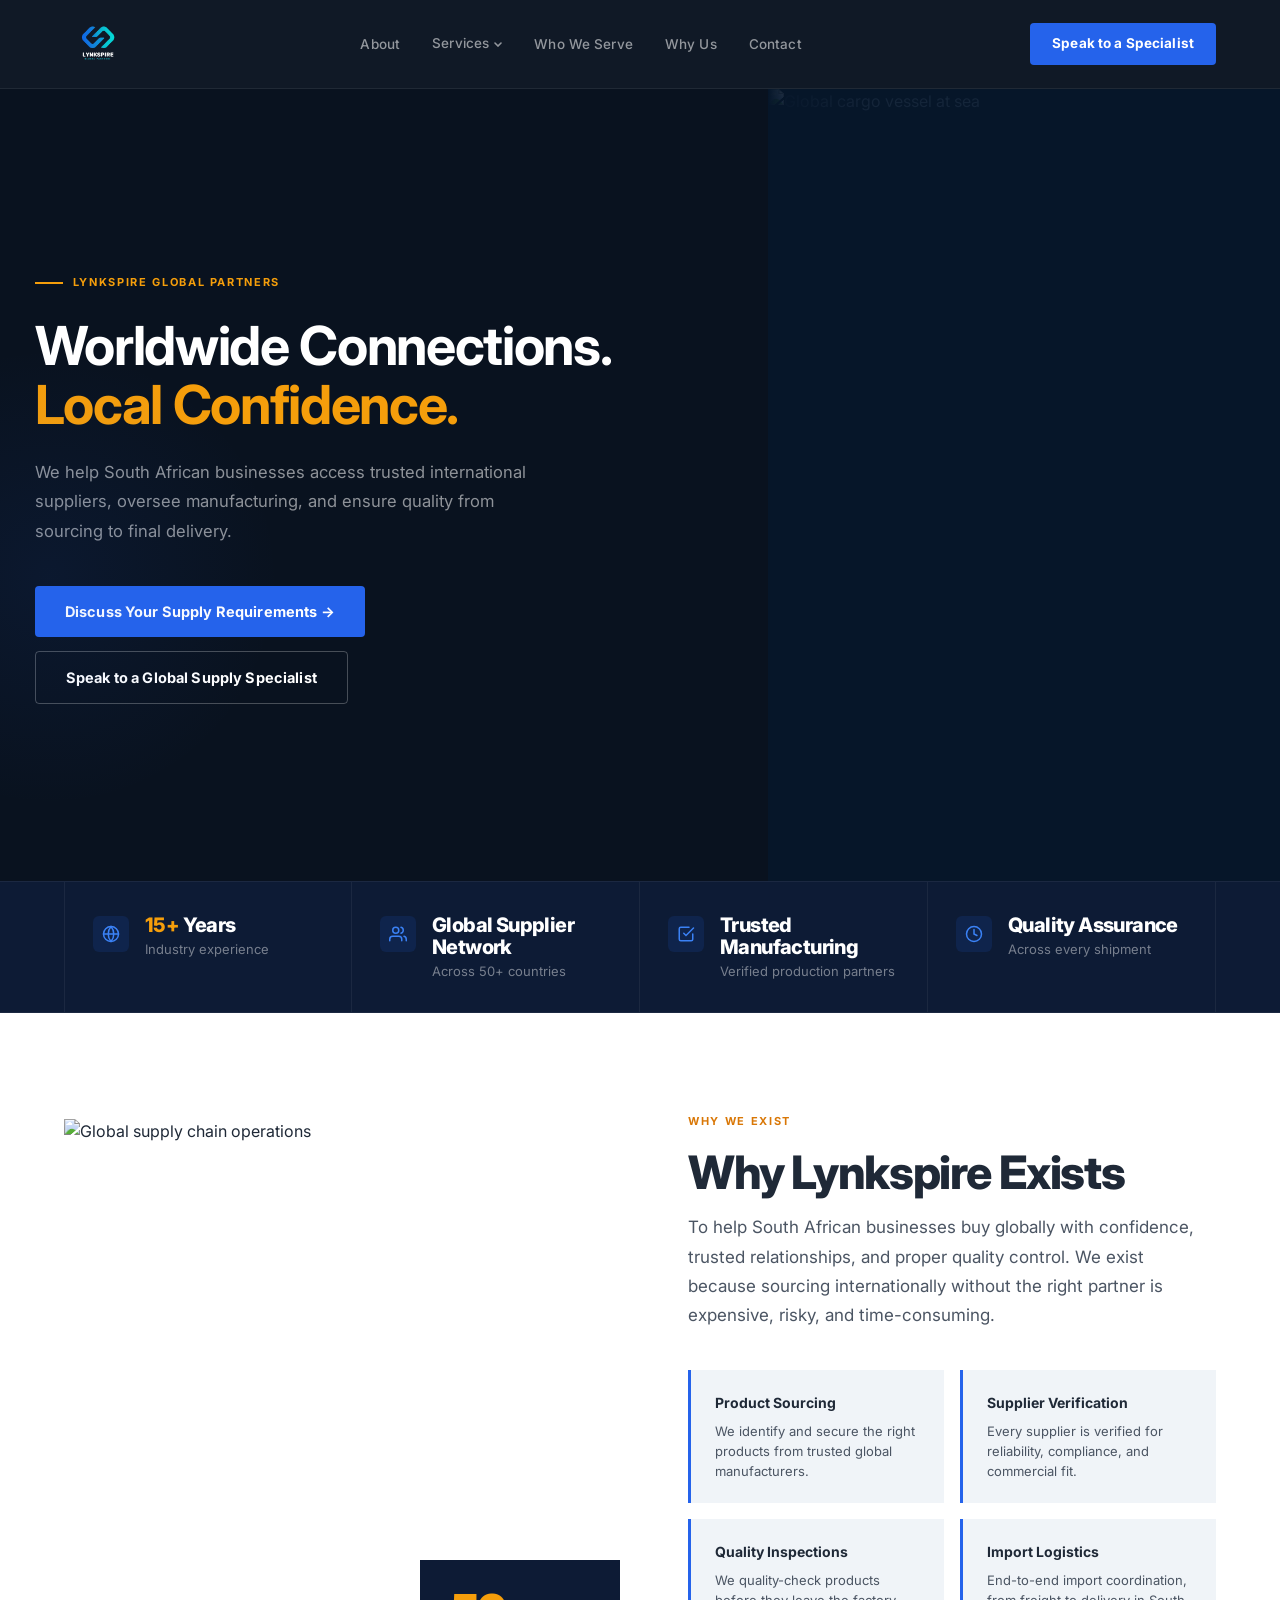
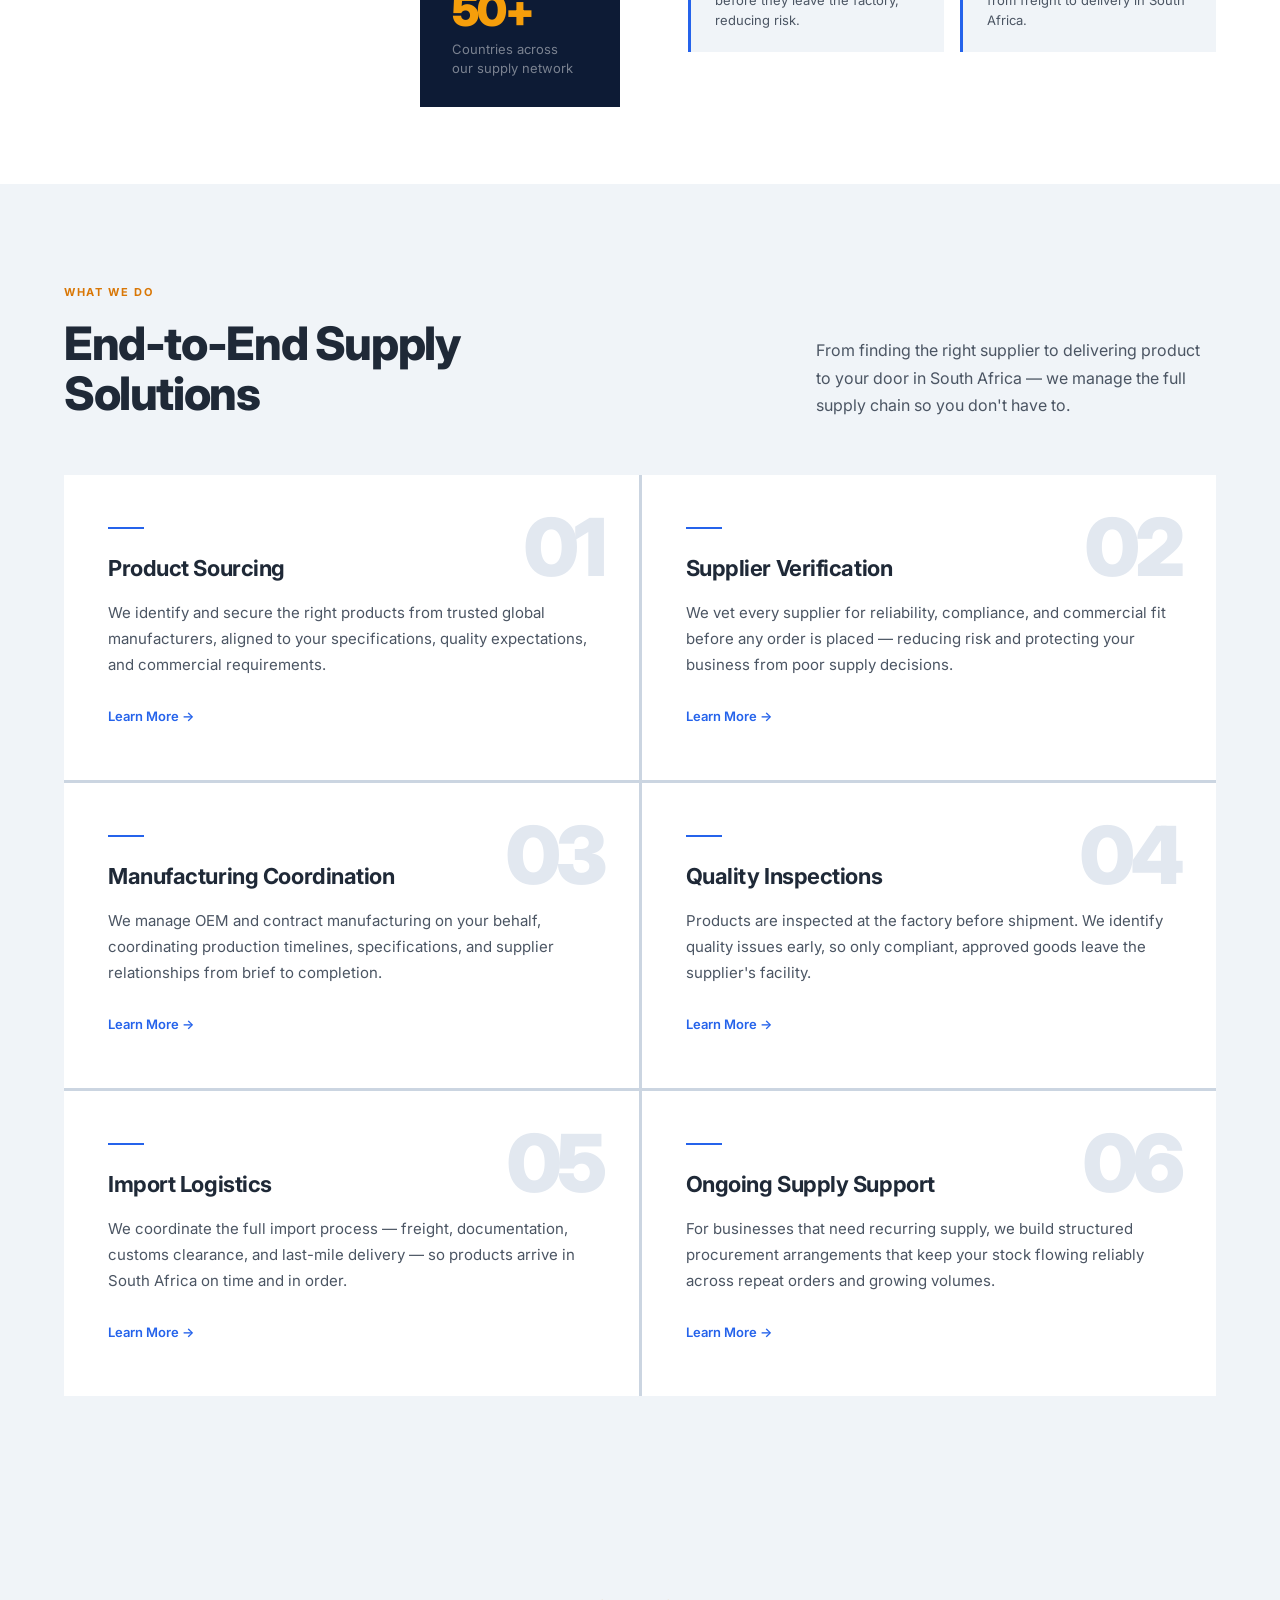
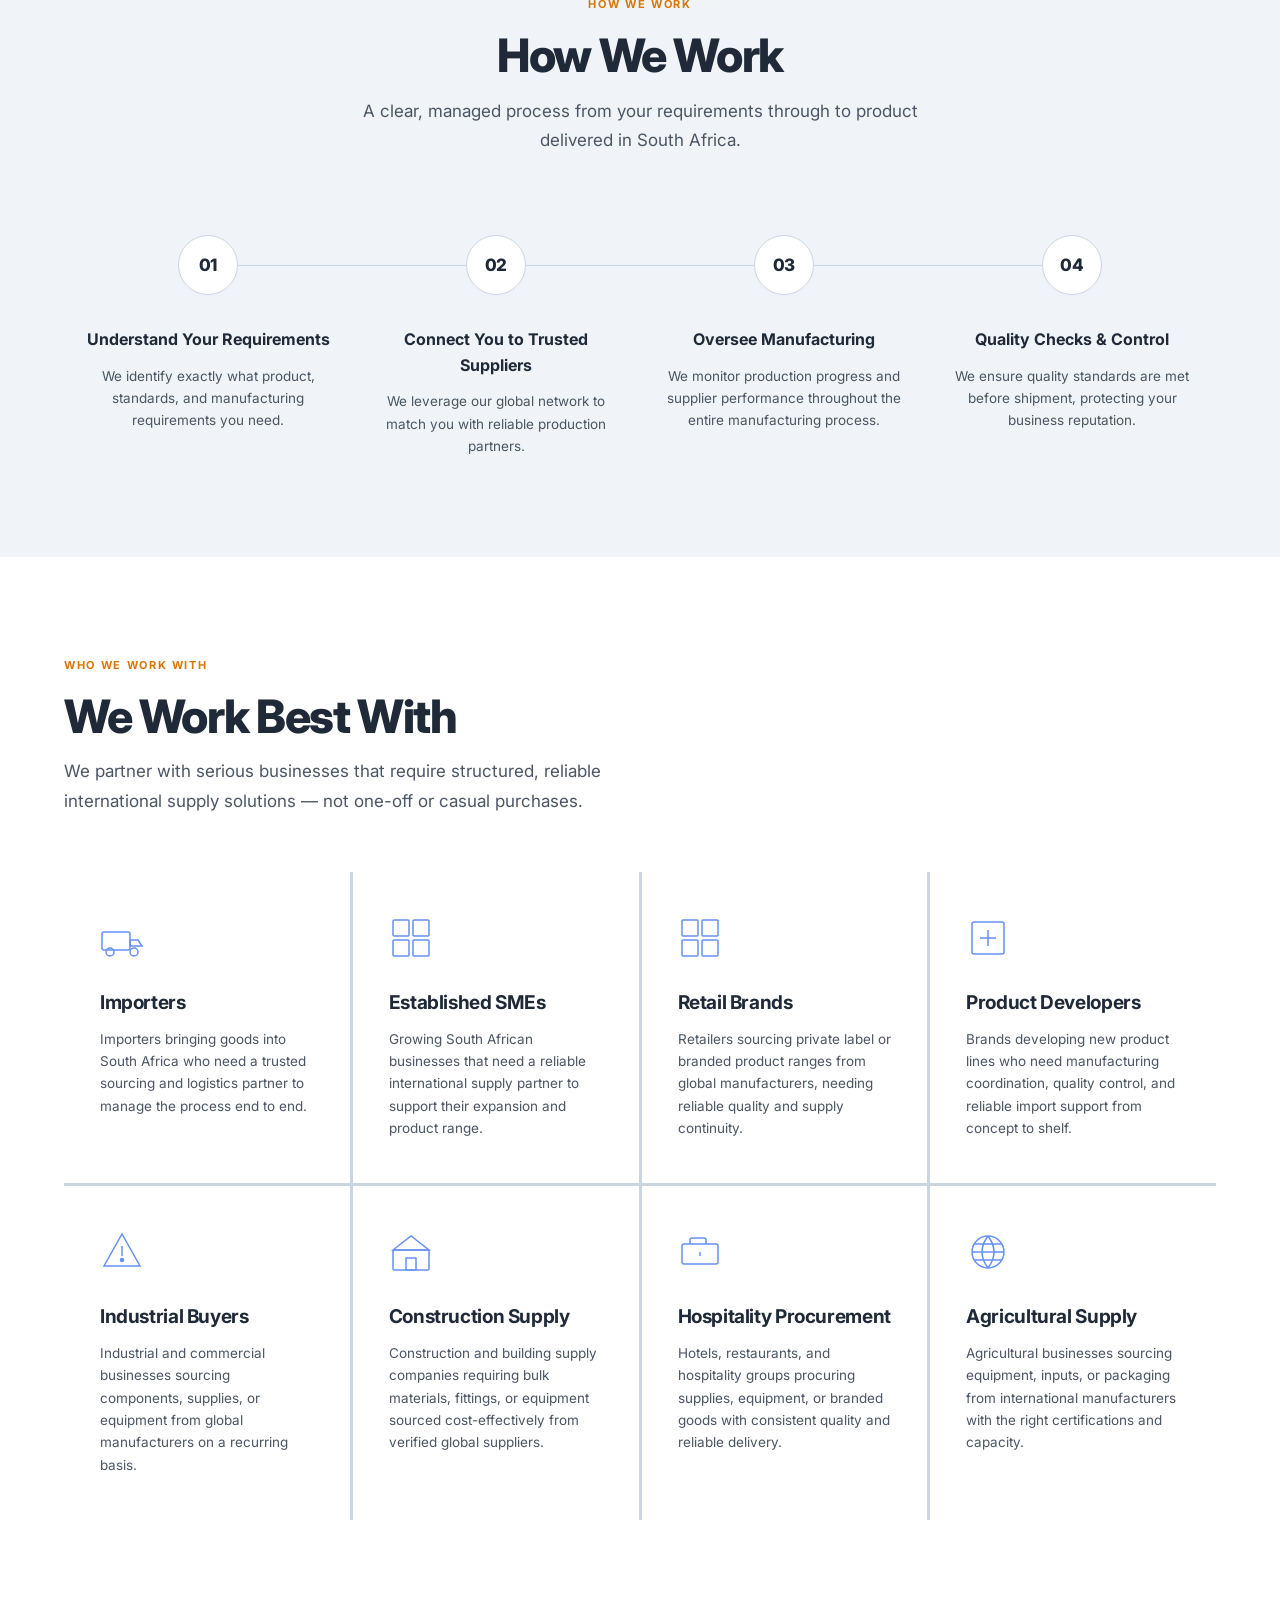
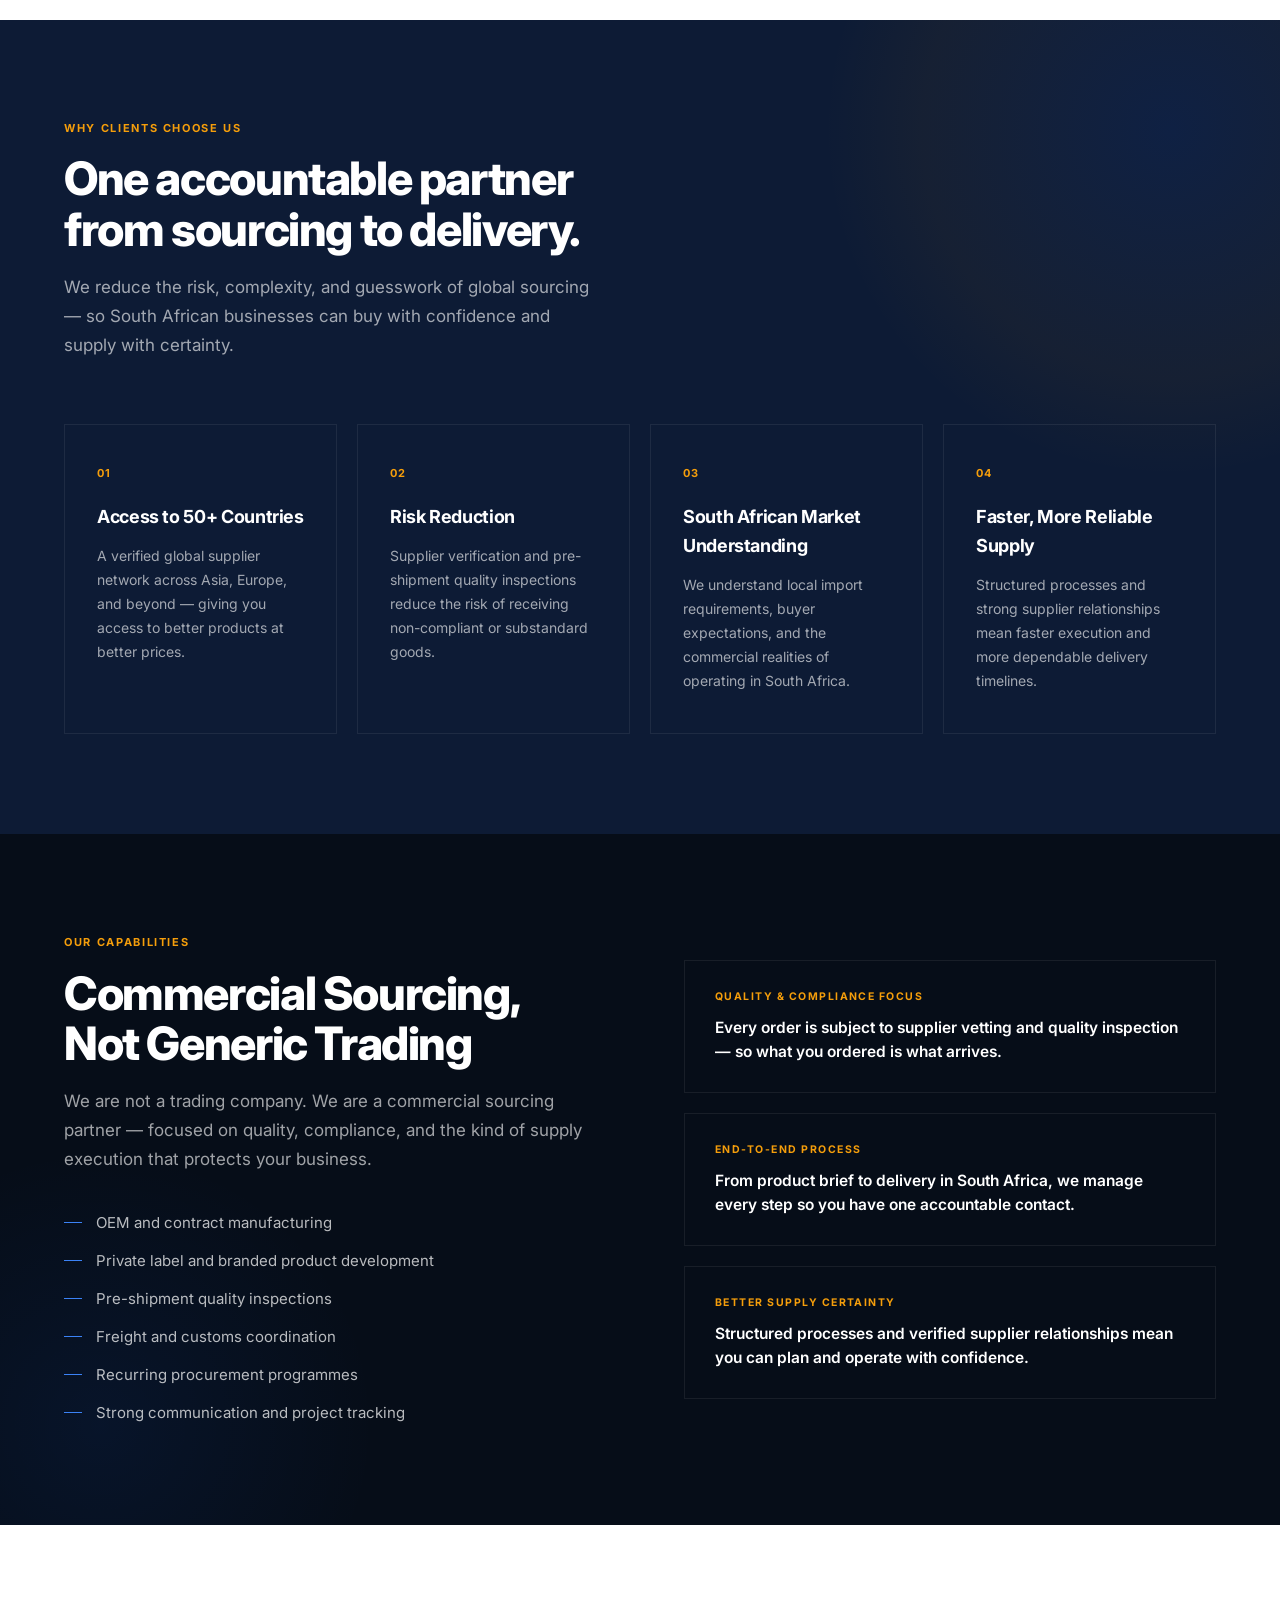
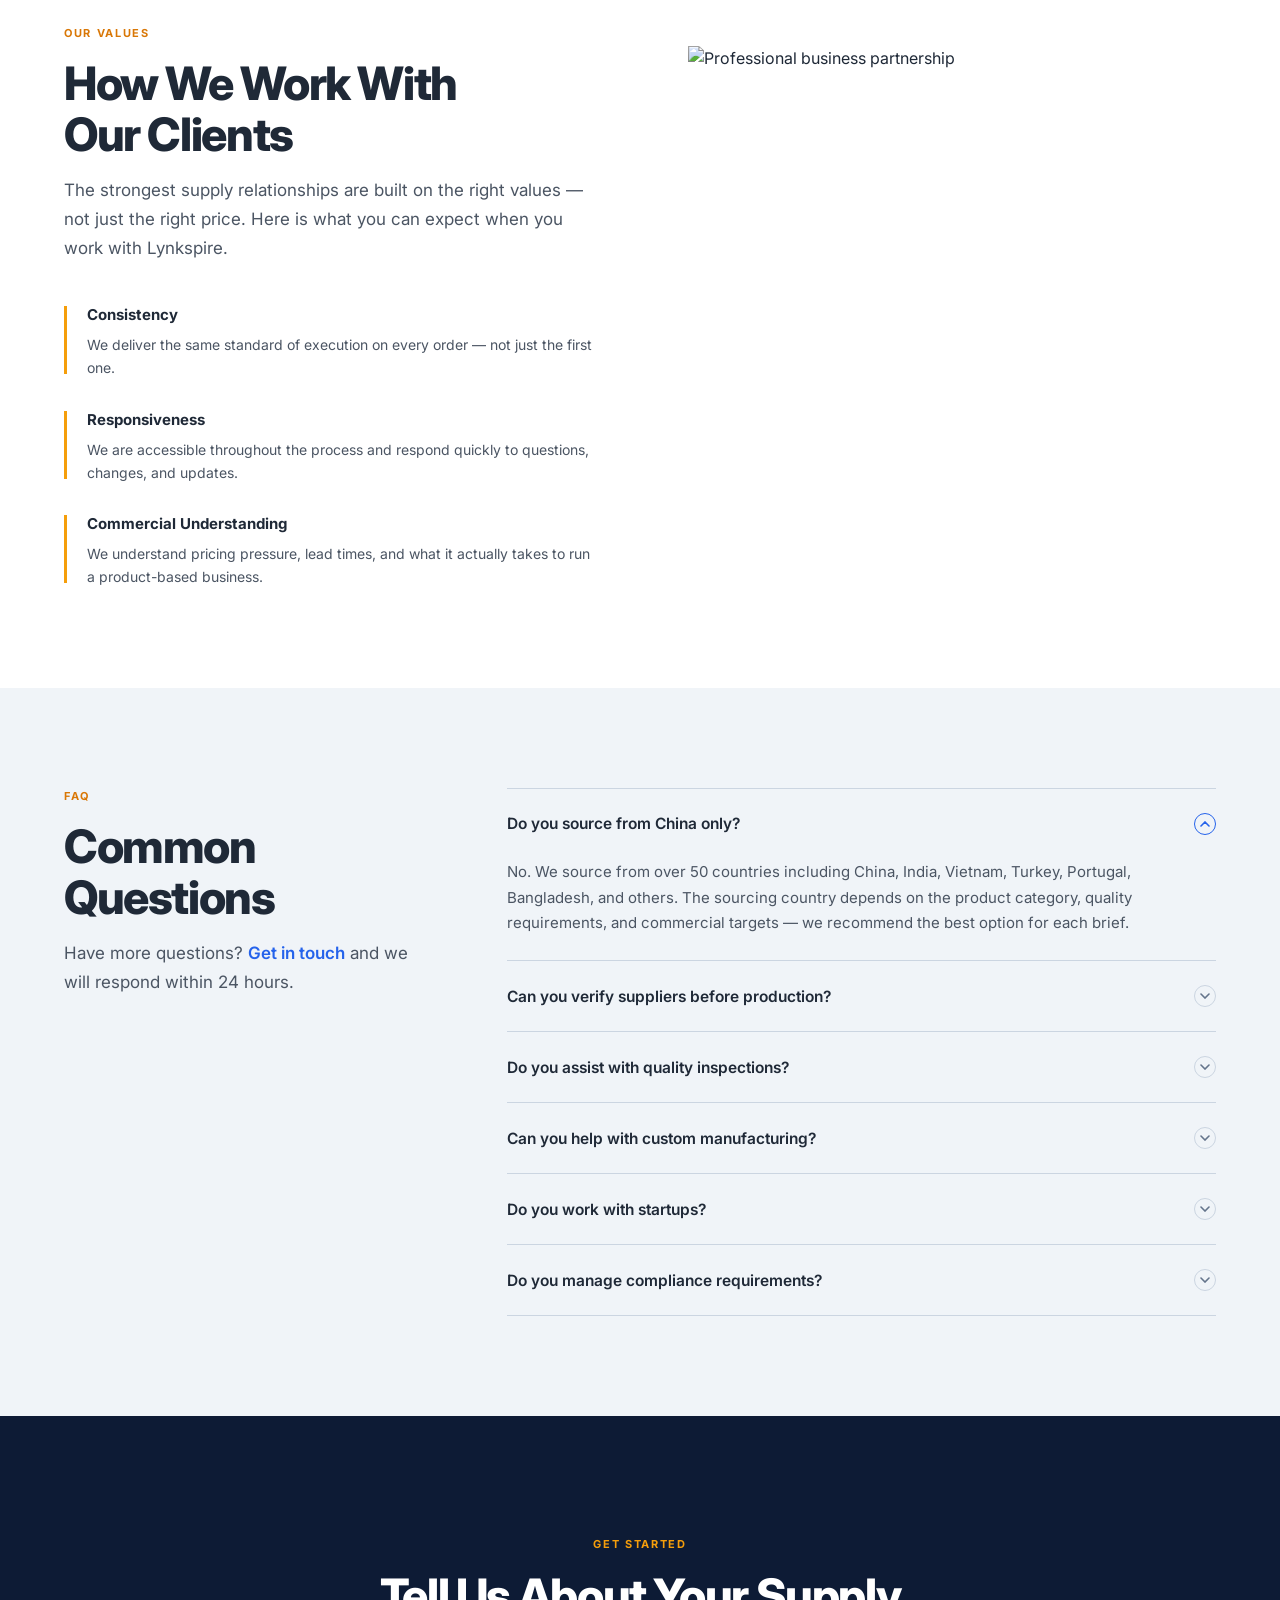
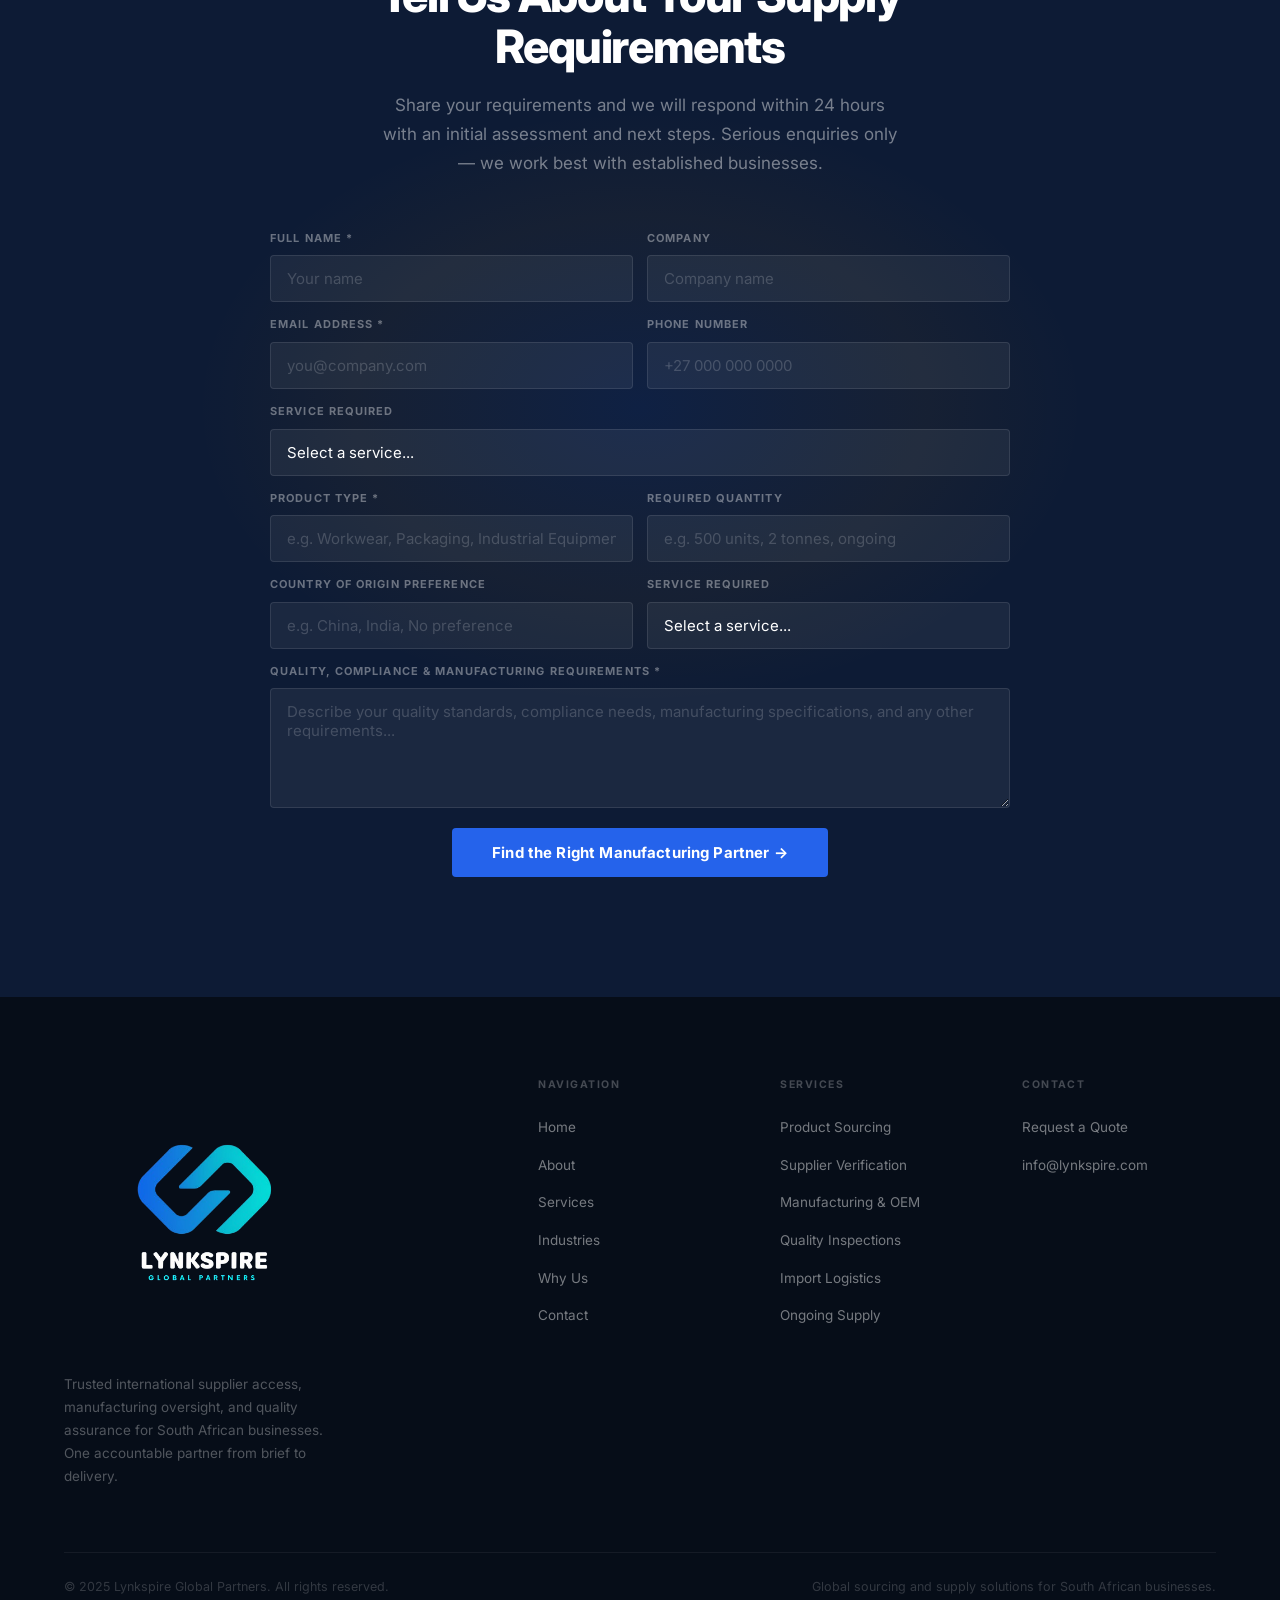
==== commit 5a704304: "Increase nav height to 88px and logo to 68px for better visibility Co-Authored-By: Claude Sonnet 4.6" ====
--- a/index.html
+++ b/index.html
@@ -72,12 +72,12 @@
       display: flex;
       align-items: center;
       justify-content: space-between;
+      height: 88px;
+      gap: 32px;
+    }
+
+    .nav-logo img {
       height: 68px;
-      gap: 32px;
-    }
-
-    .nav-logo img {
-      height: 44px;
       width: auto;
       display: block;
     }
@@ -141,7 +141,7 @@
     .mobile-menu {
       display: none;
       position: fixed;
-      top: 68px; left: 0; right: 0;
+      top: 88px; left: 0; right: 0;
       background: var(--dark-800);
       border-bottom: 1px solid rgba(255,255,255,0.08);
       padding: 16px 20px 24px;
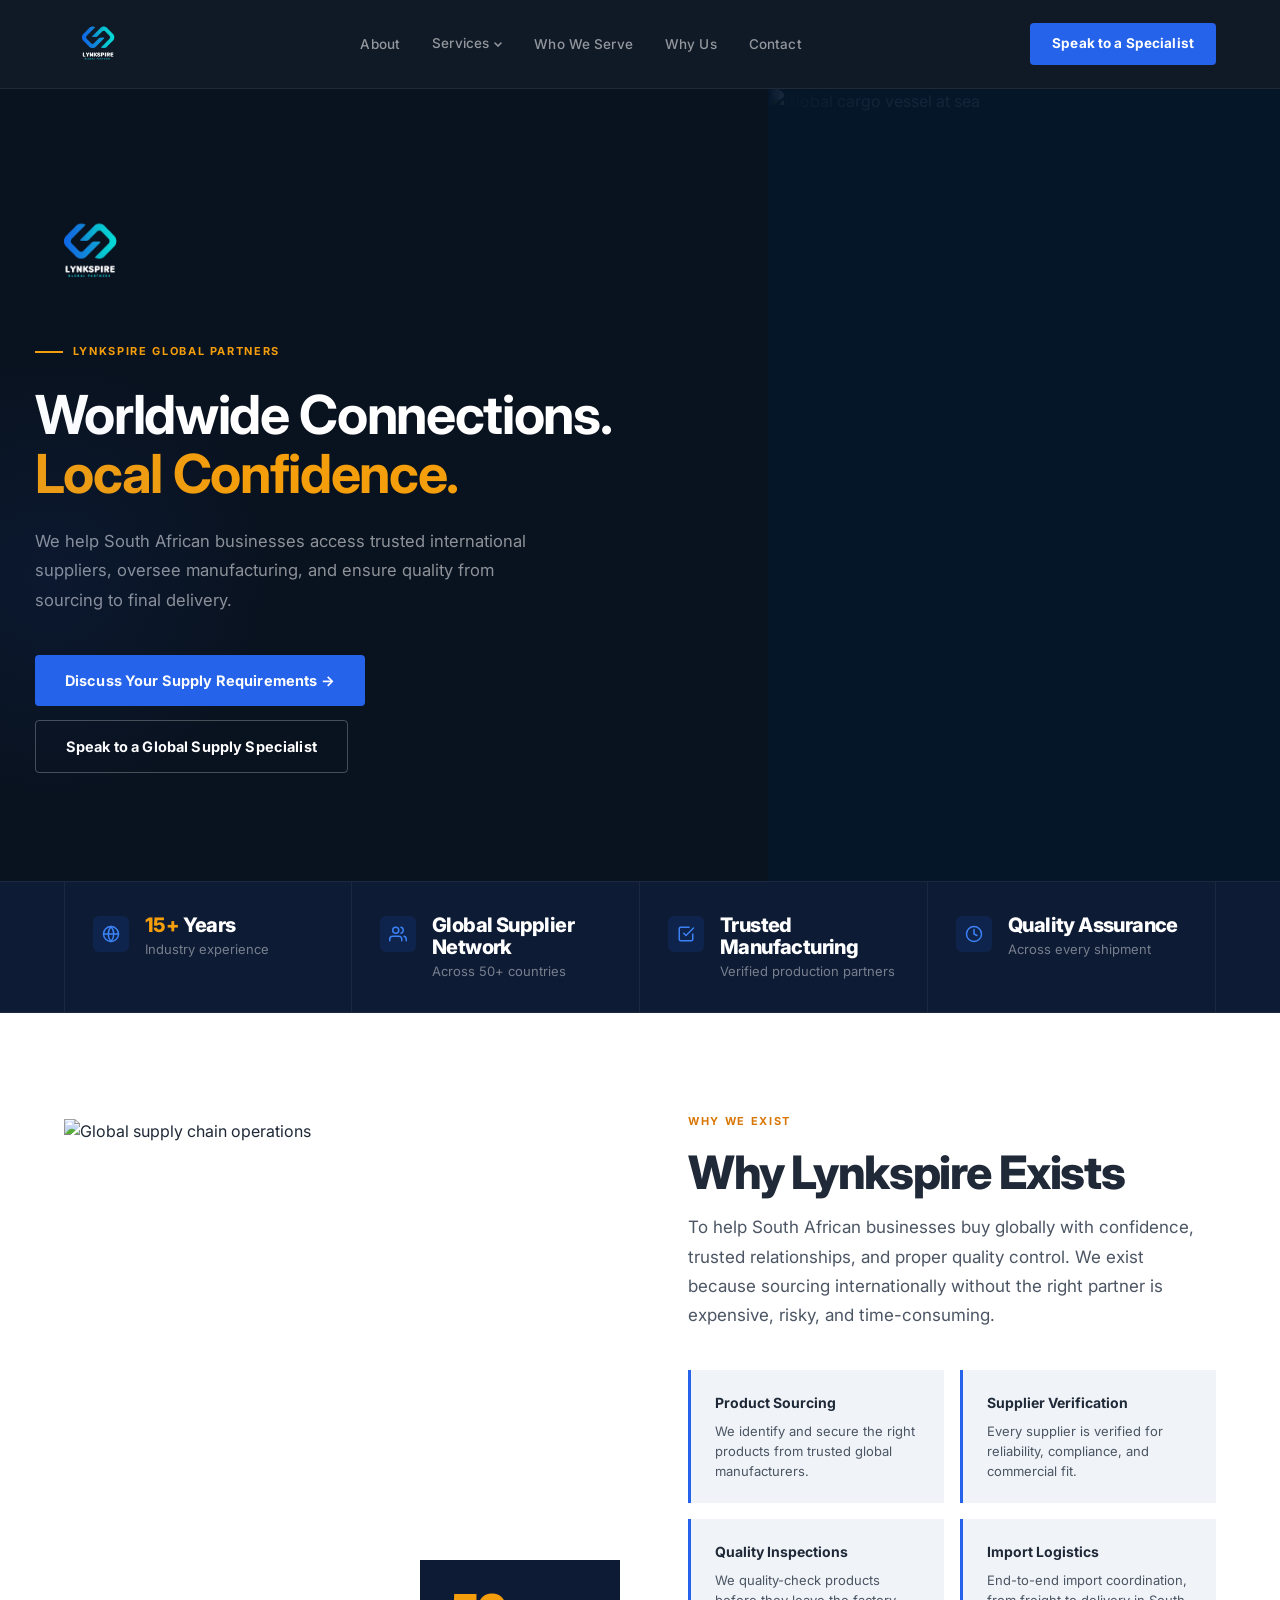
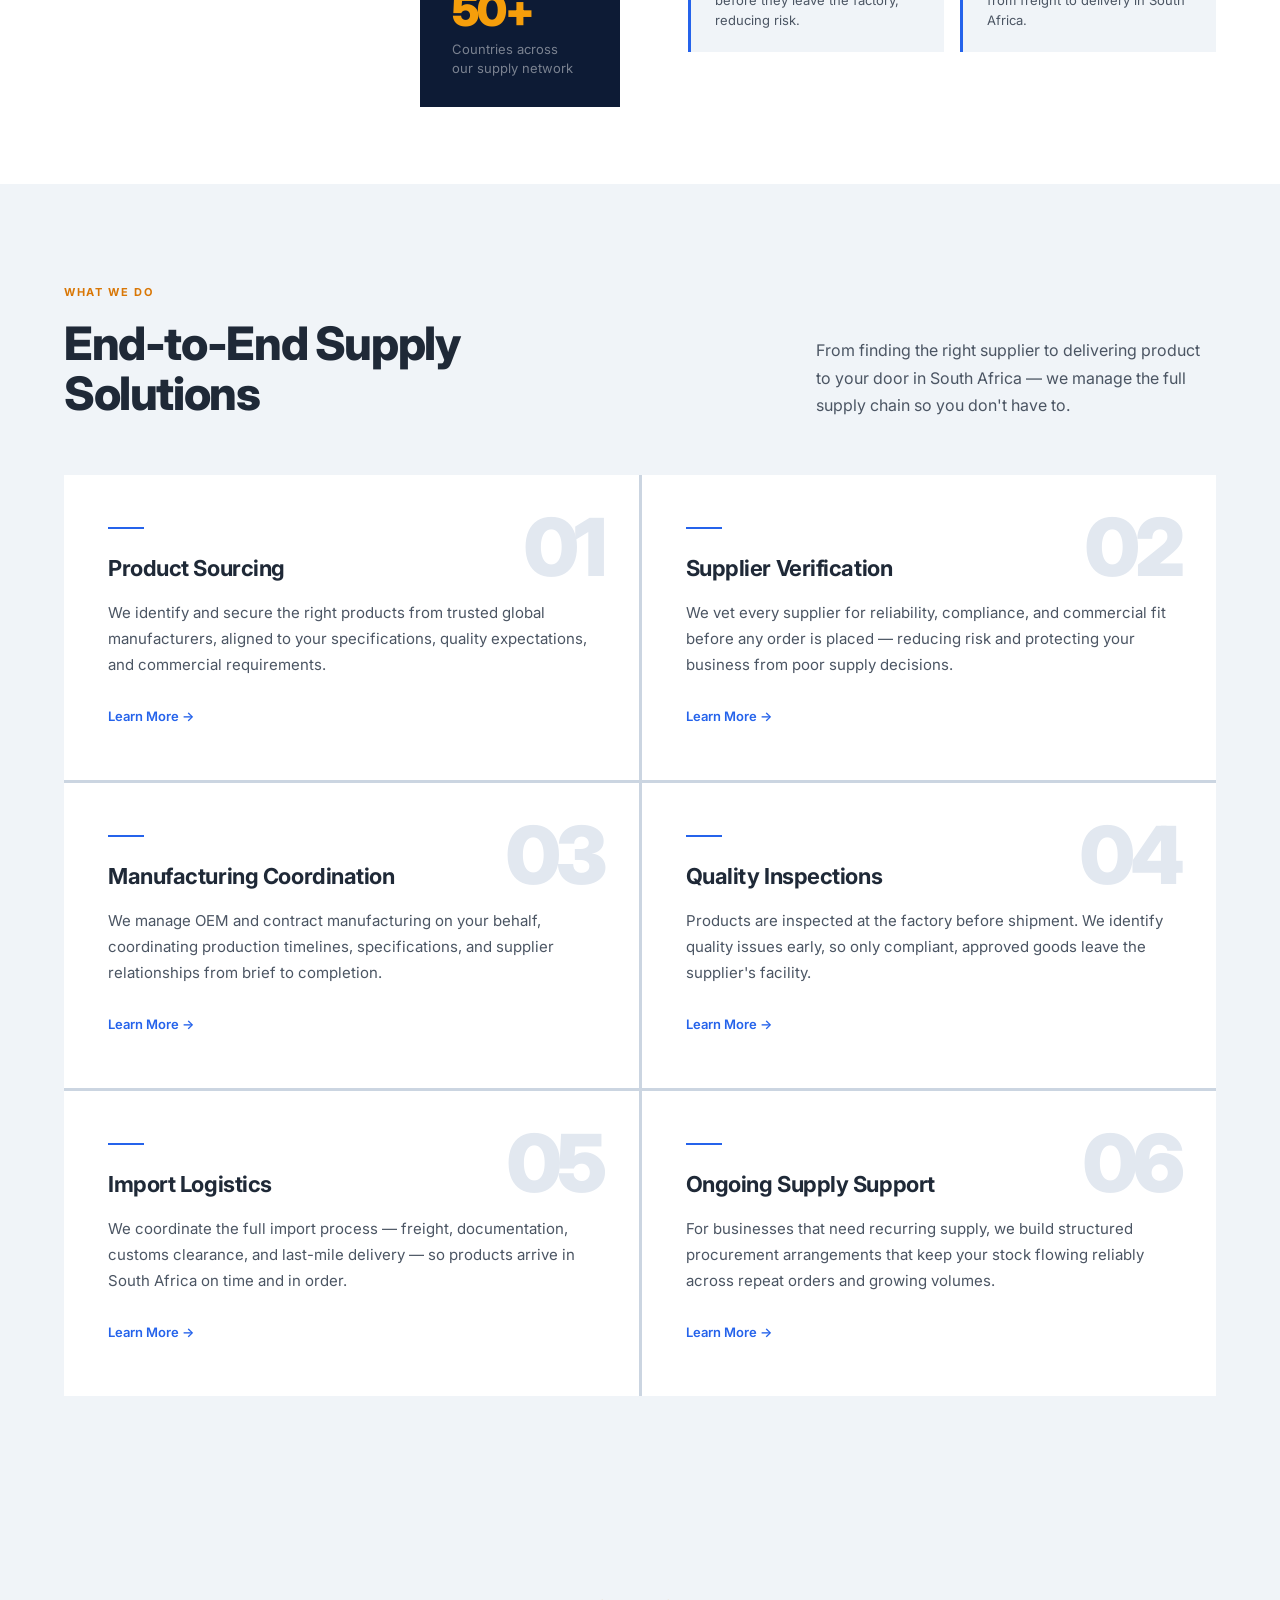
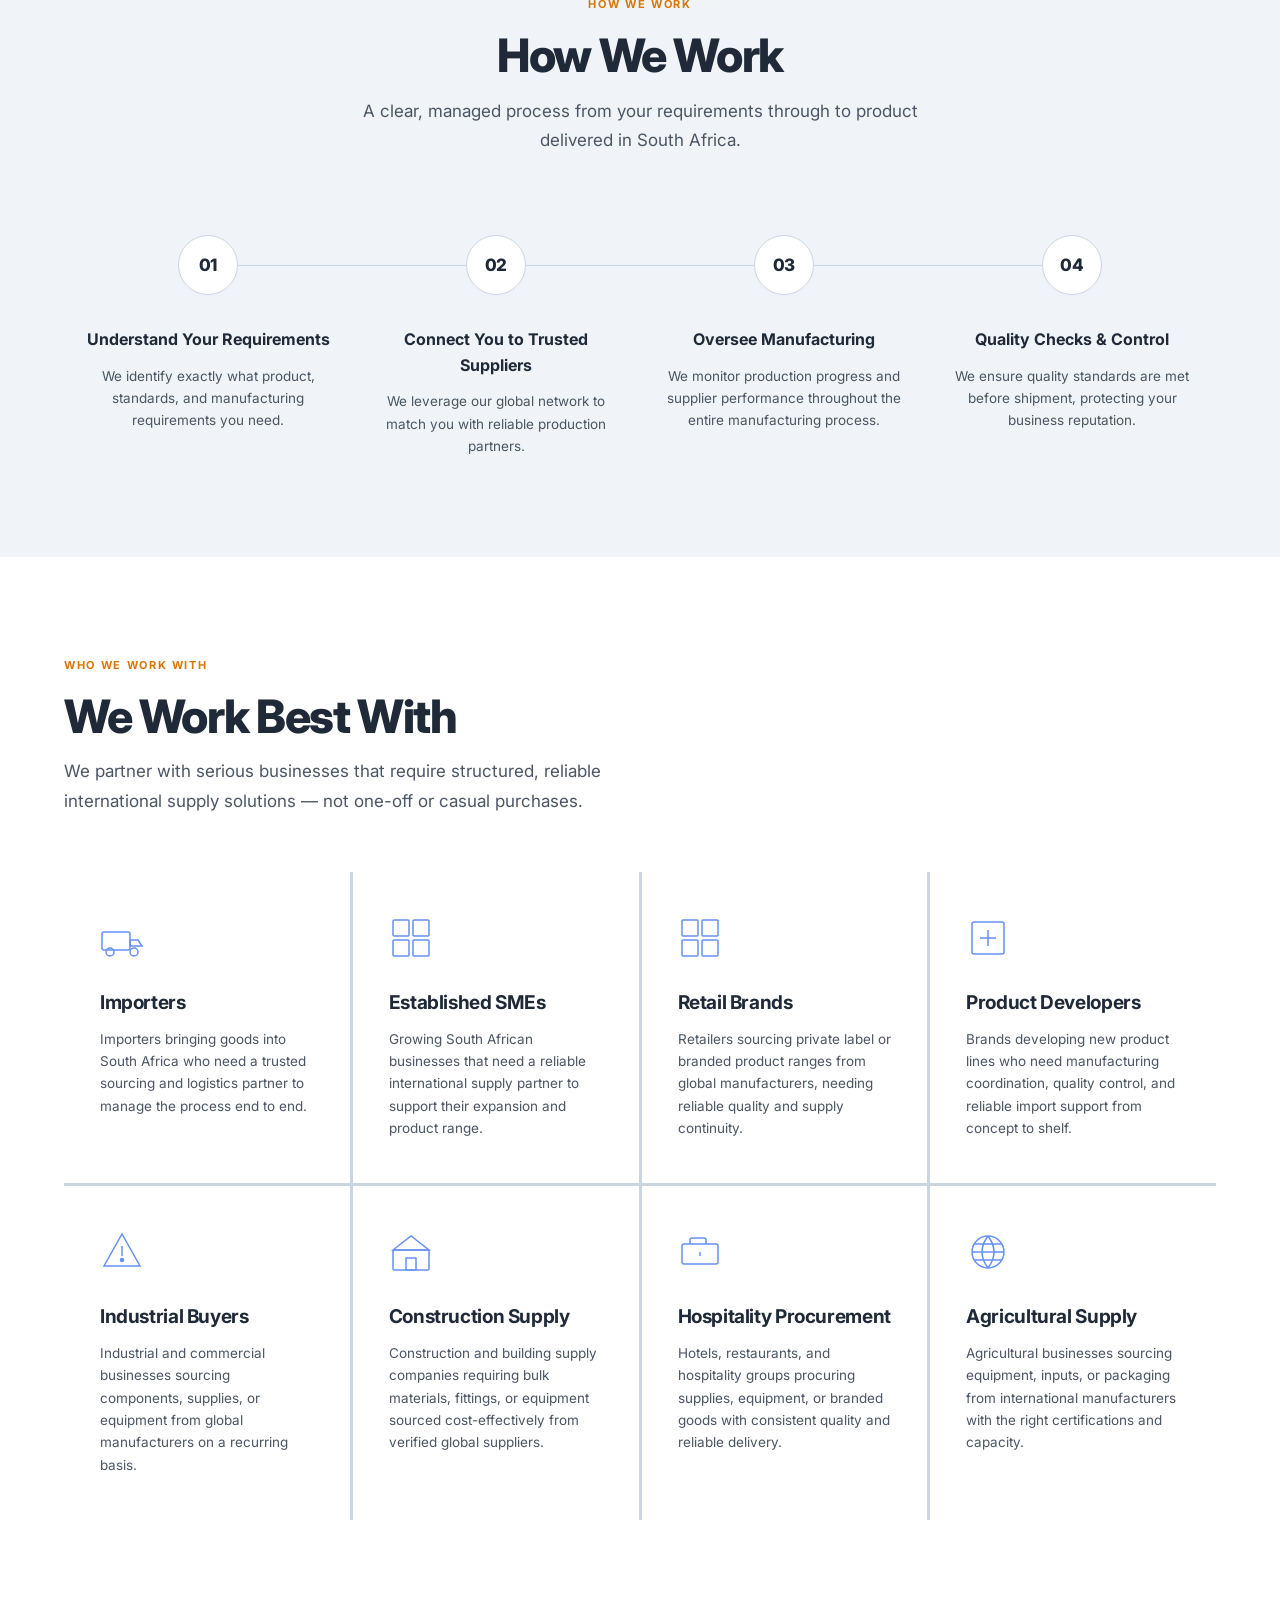
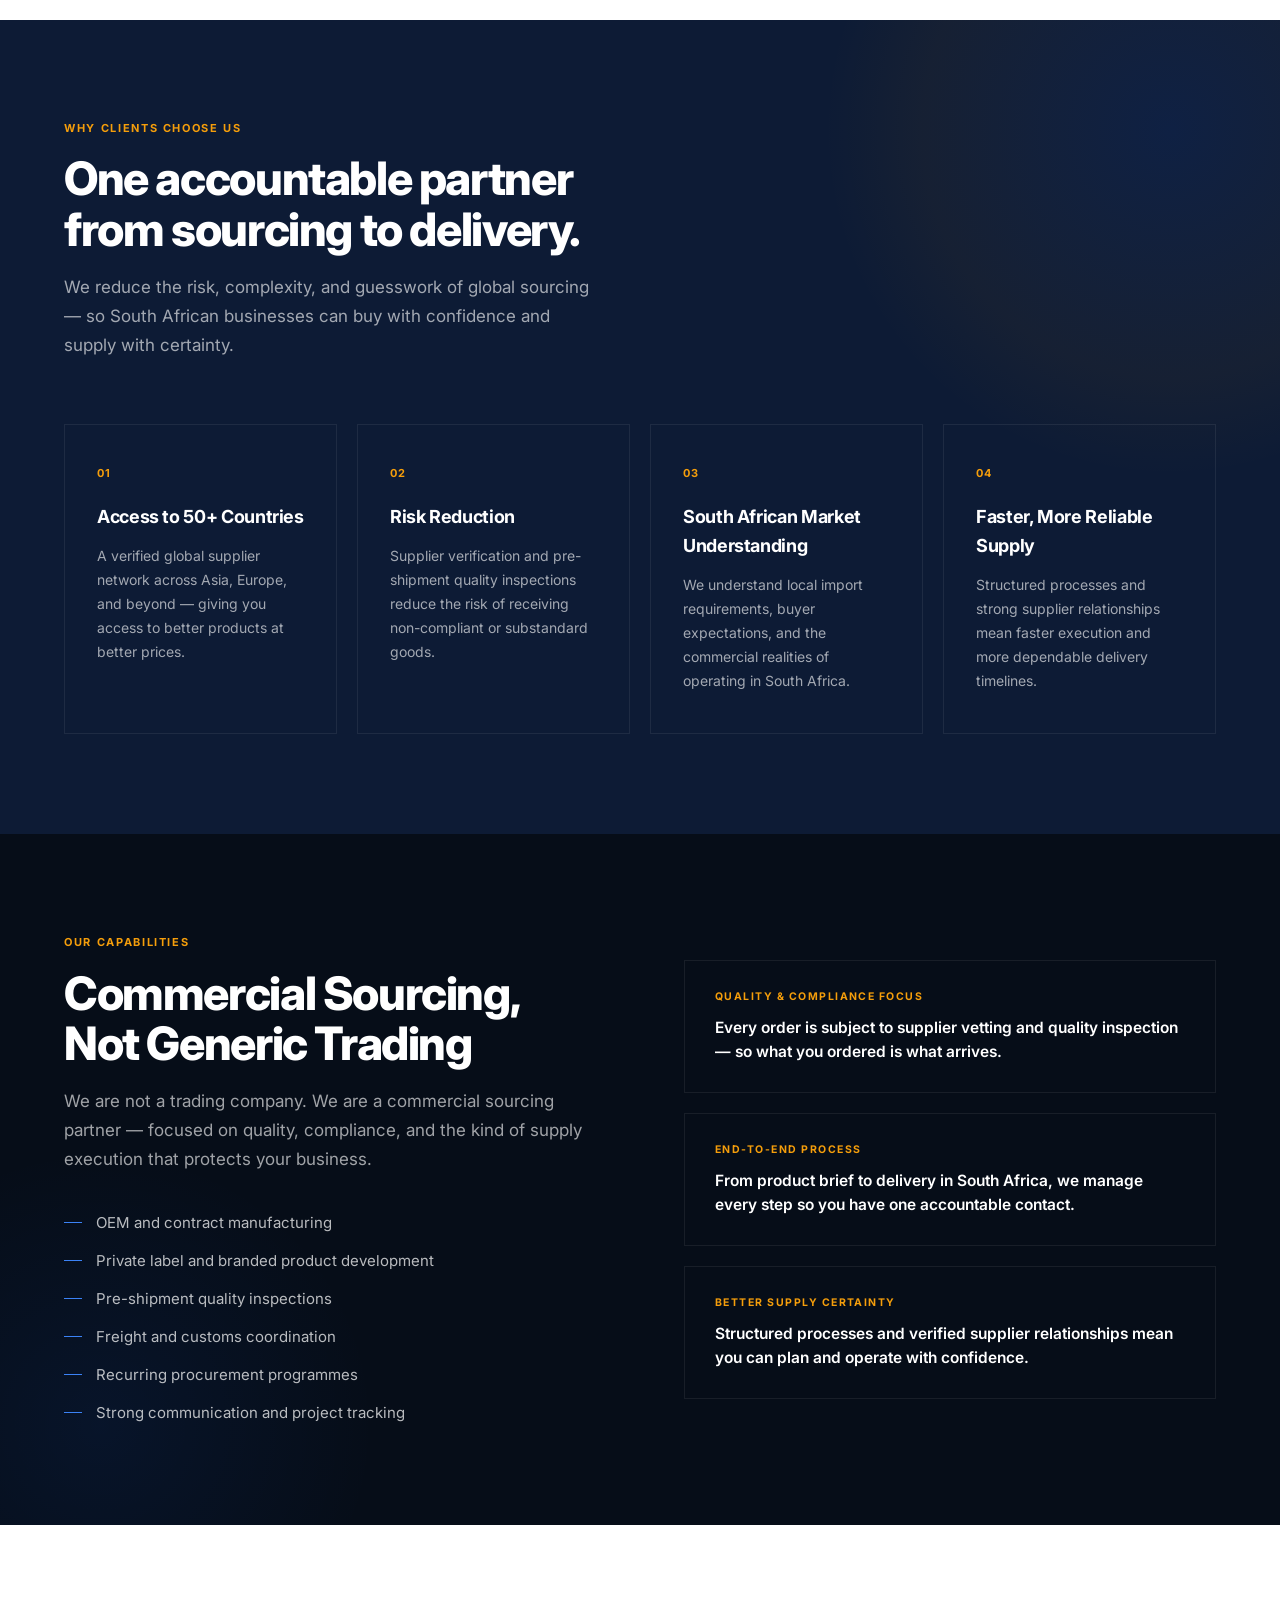
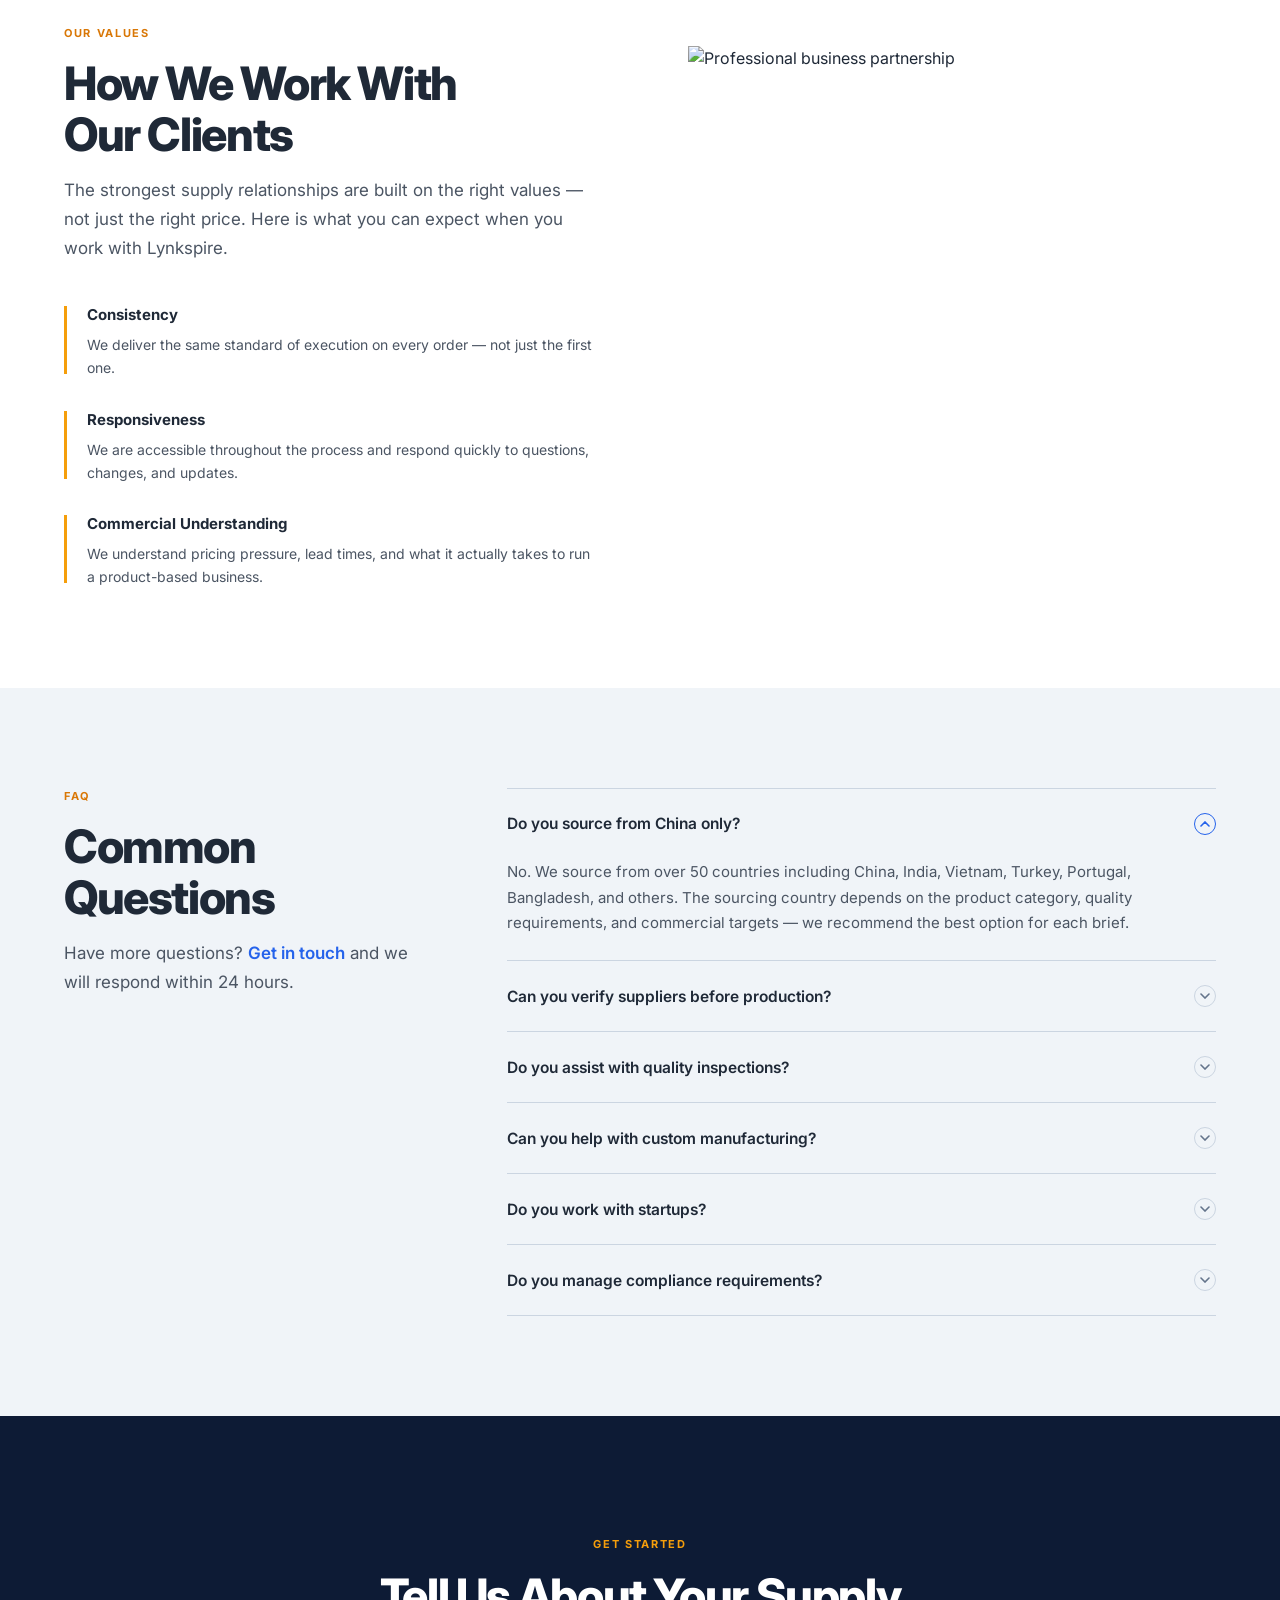
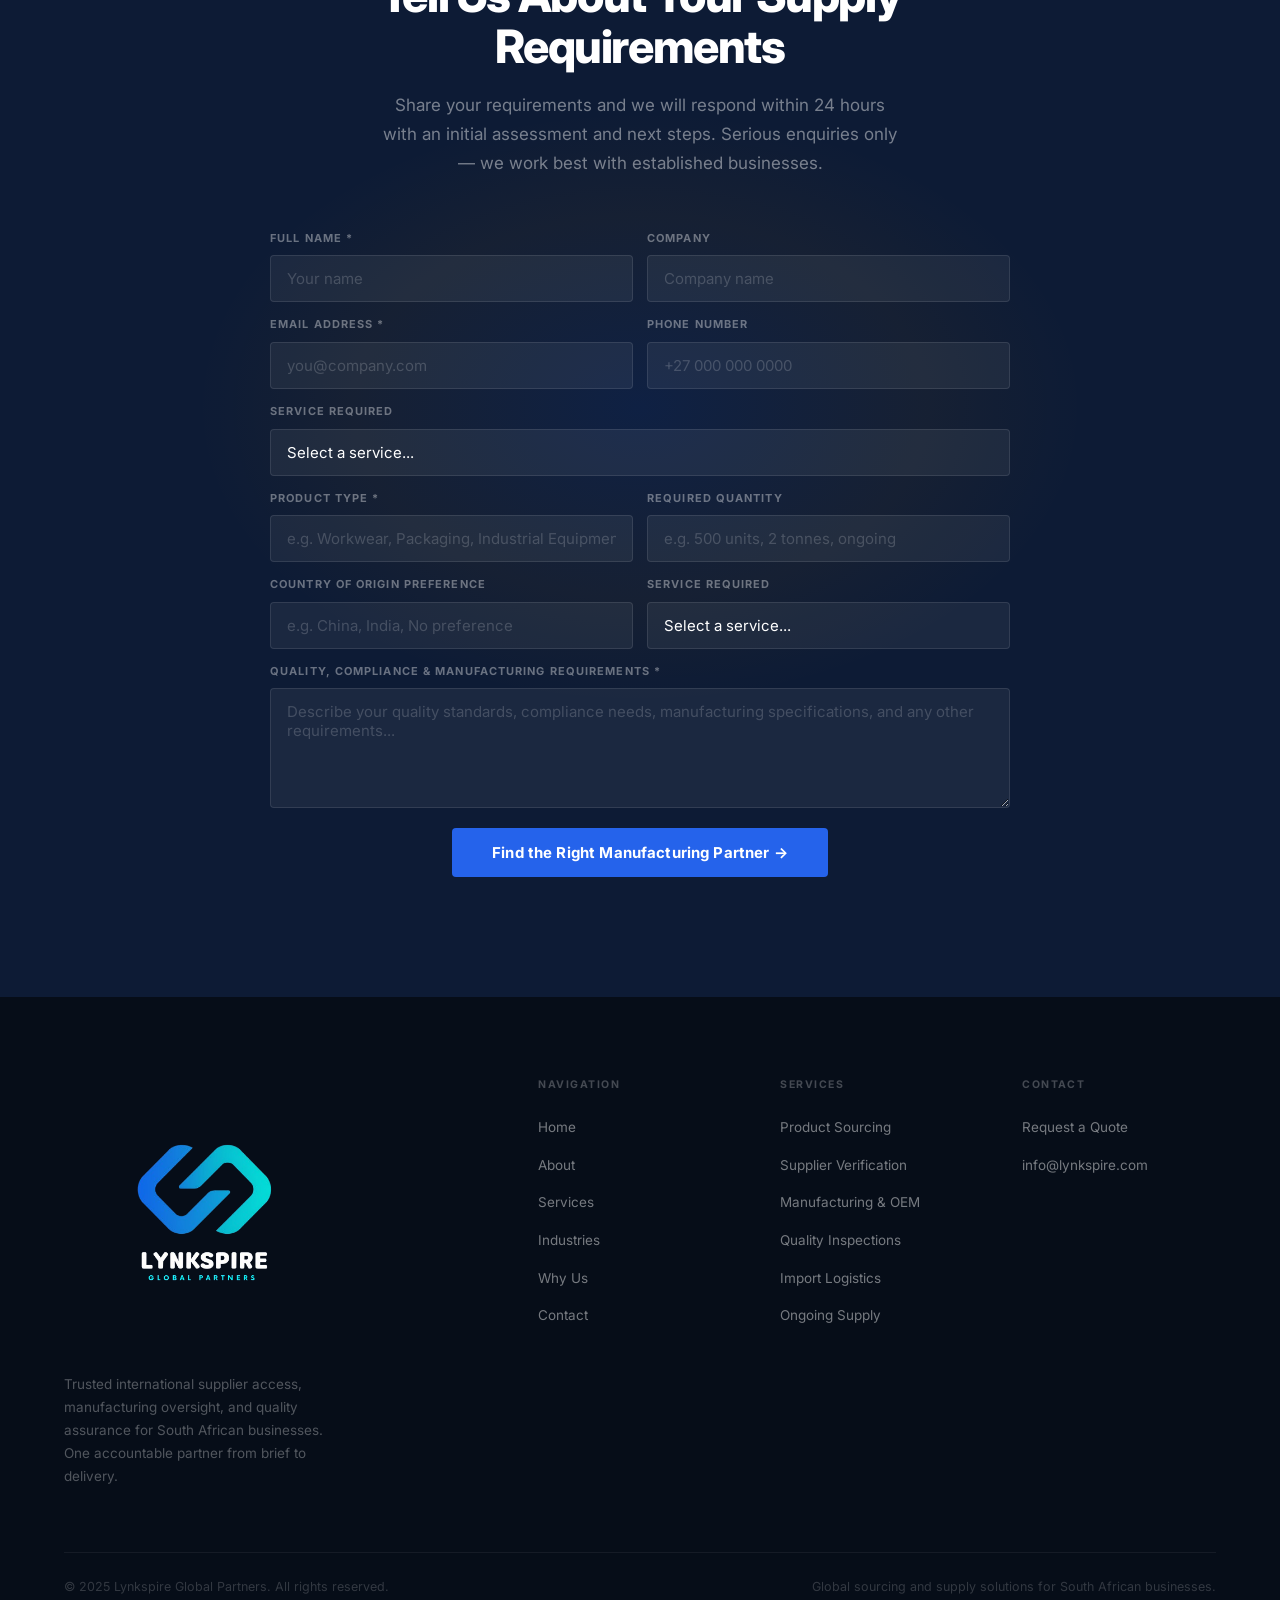
==== commit 917f3d9e: "Add logo to hero section above heading text Co-Authored-By: Claude Sonnet 4.6 <noreply@anthropic.com" ====
--- a/index.html
+++ b/index.html
@@ -1097,6 +1097,7 @@
         <!-- Left 60% — text -->
         <div class="hero-text">
           <div class="container">
+            <img src="assets/Lynkspire-removebg-preview.png" alt="Lynkspire Global Partners" style="height:110px;width:auto;display:block;margin-bottom:28px;" />
             <div class="eyebrow">
               <span class="eyebrow-rule"></span>
               Lynkspire Global Partners
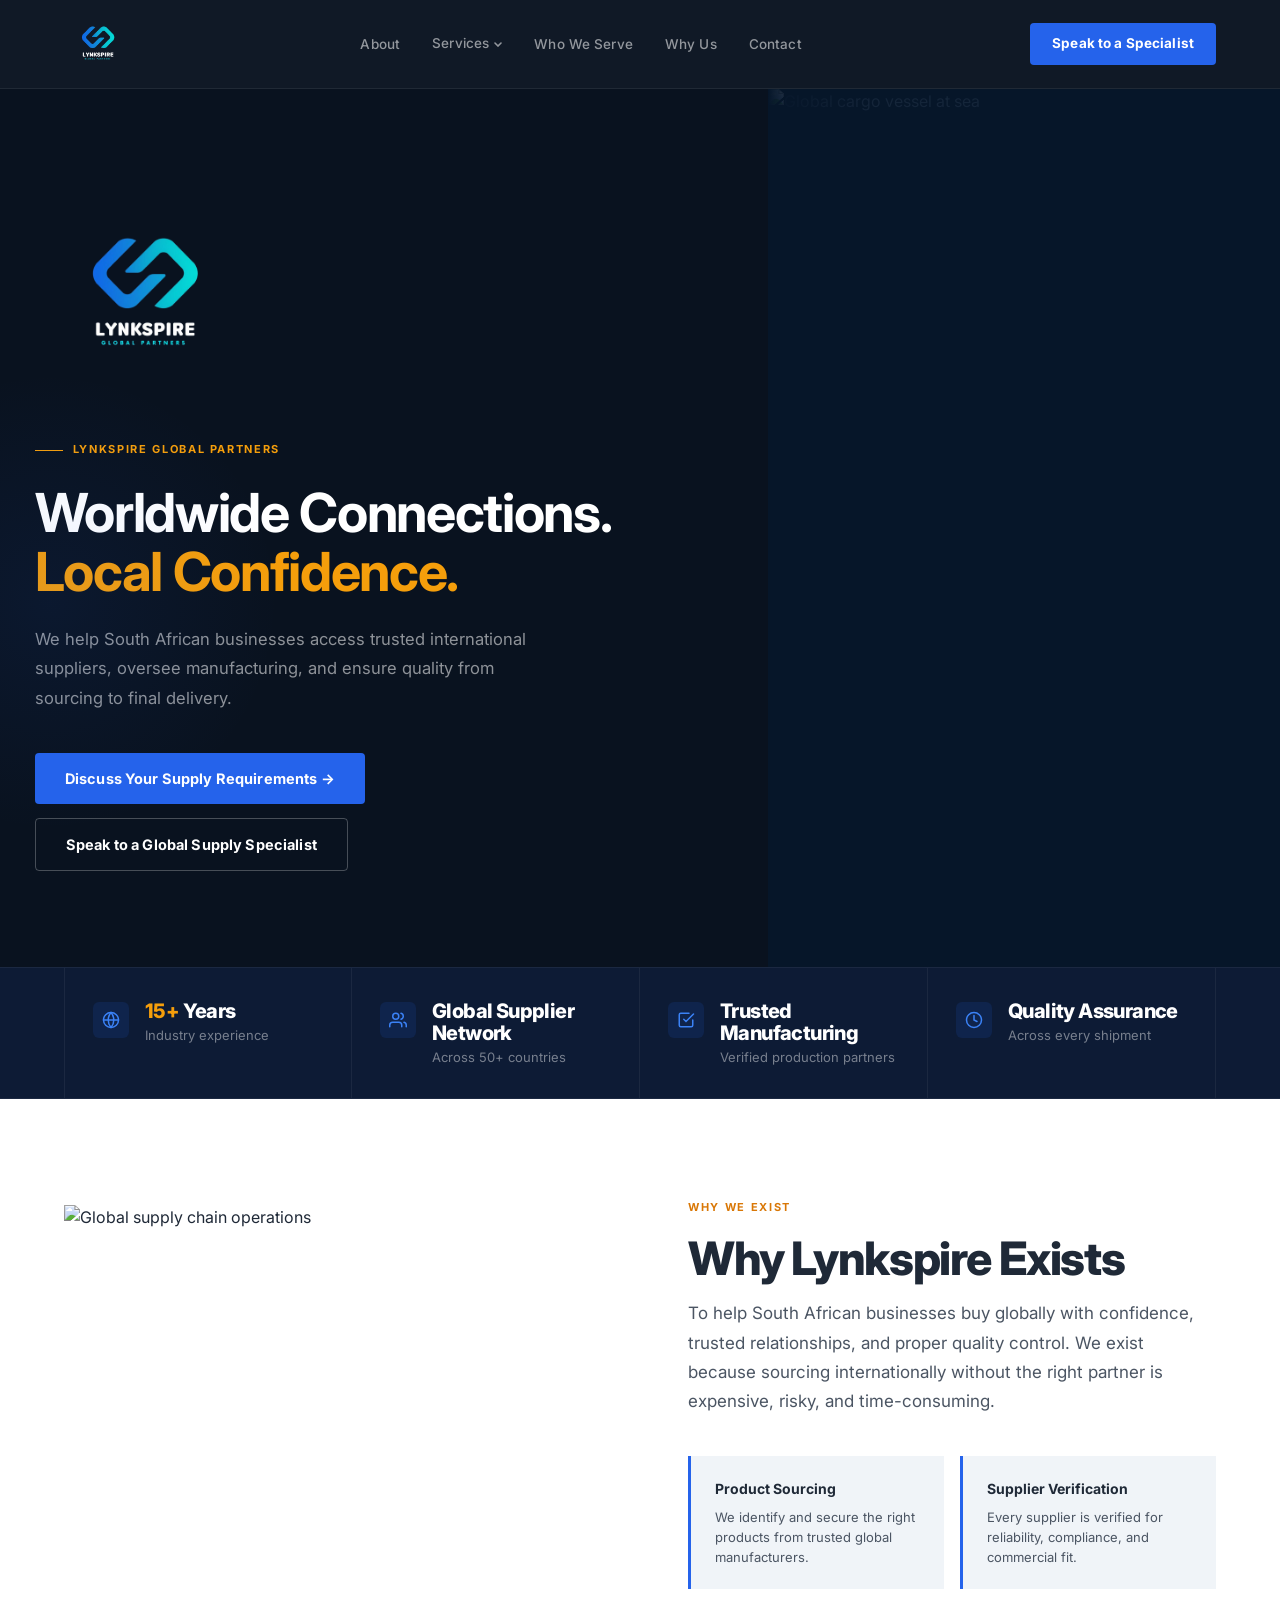
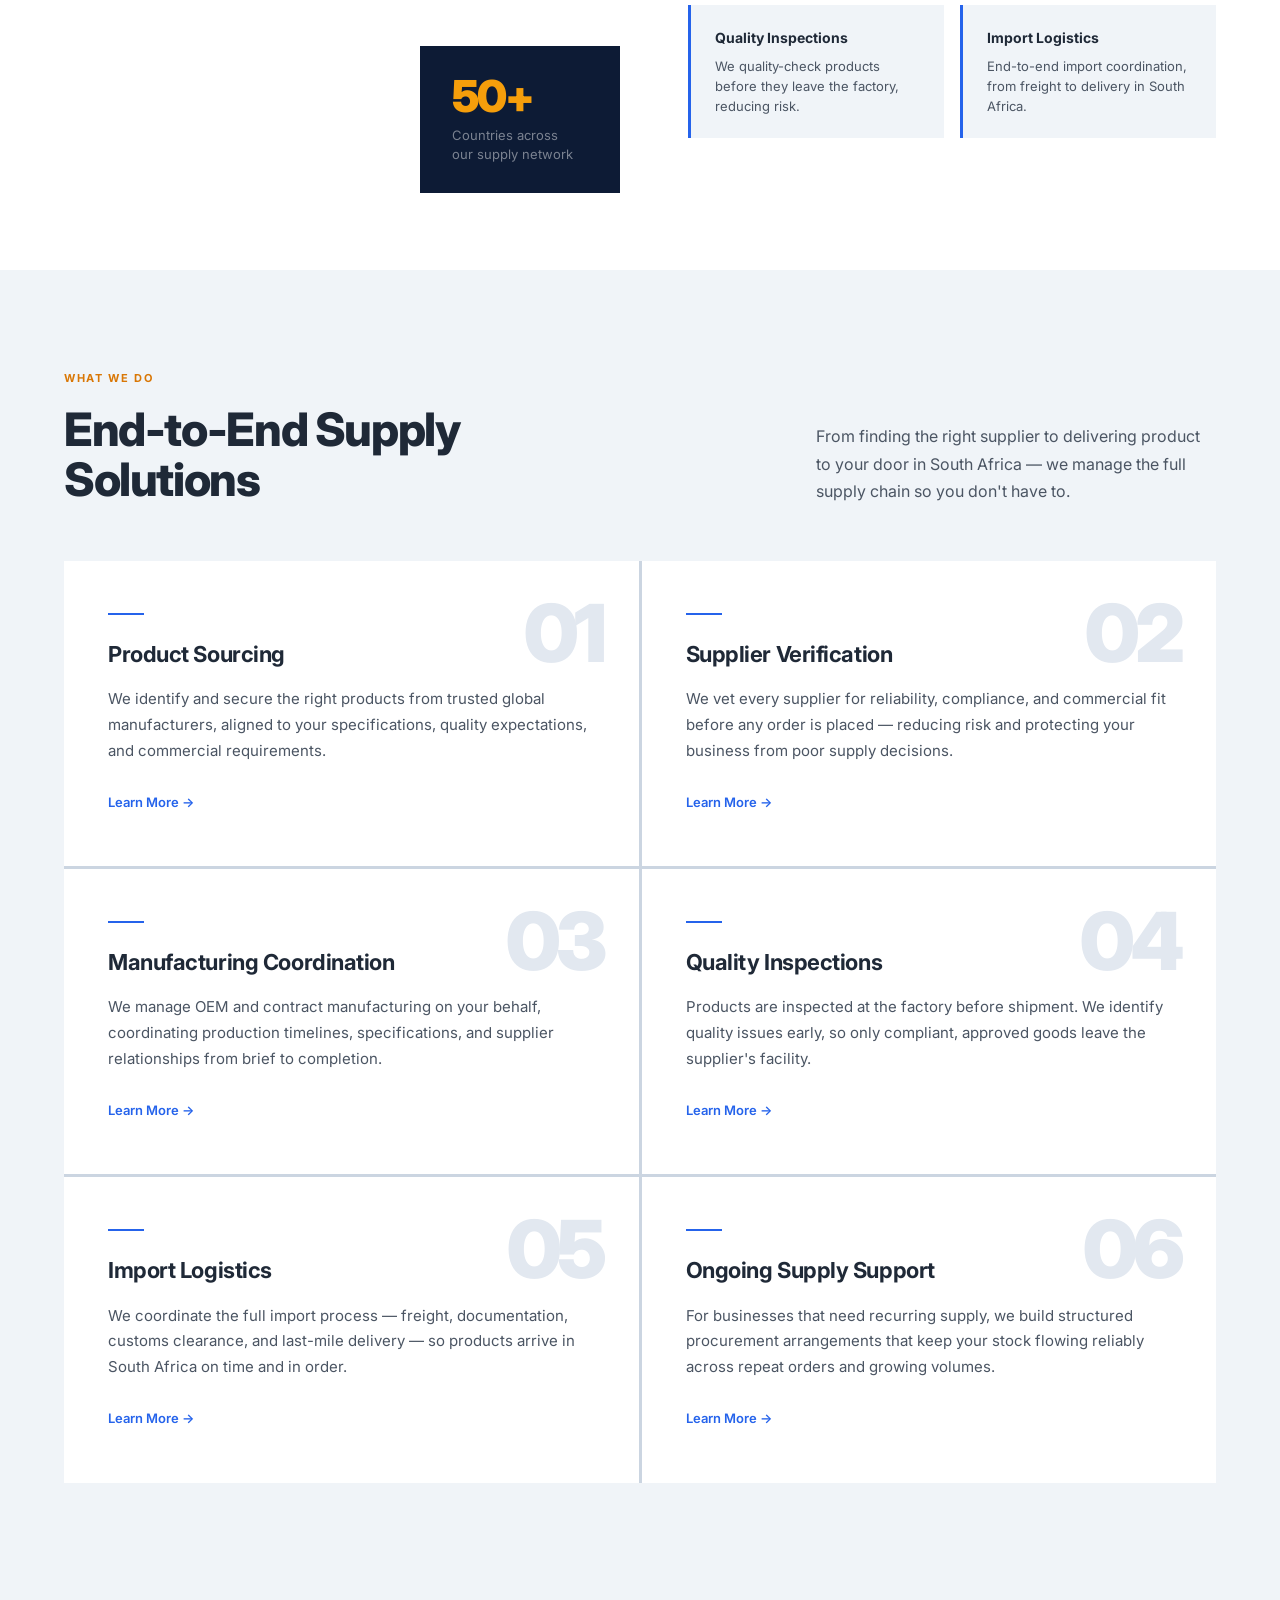
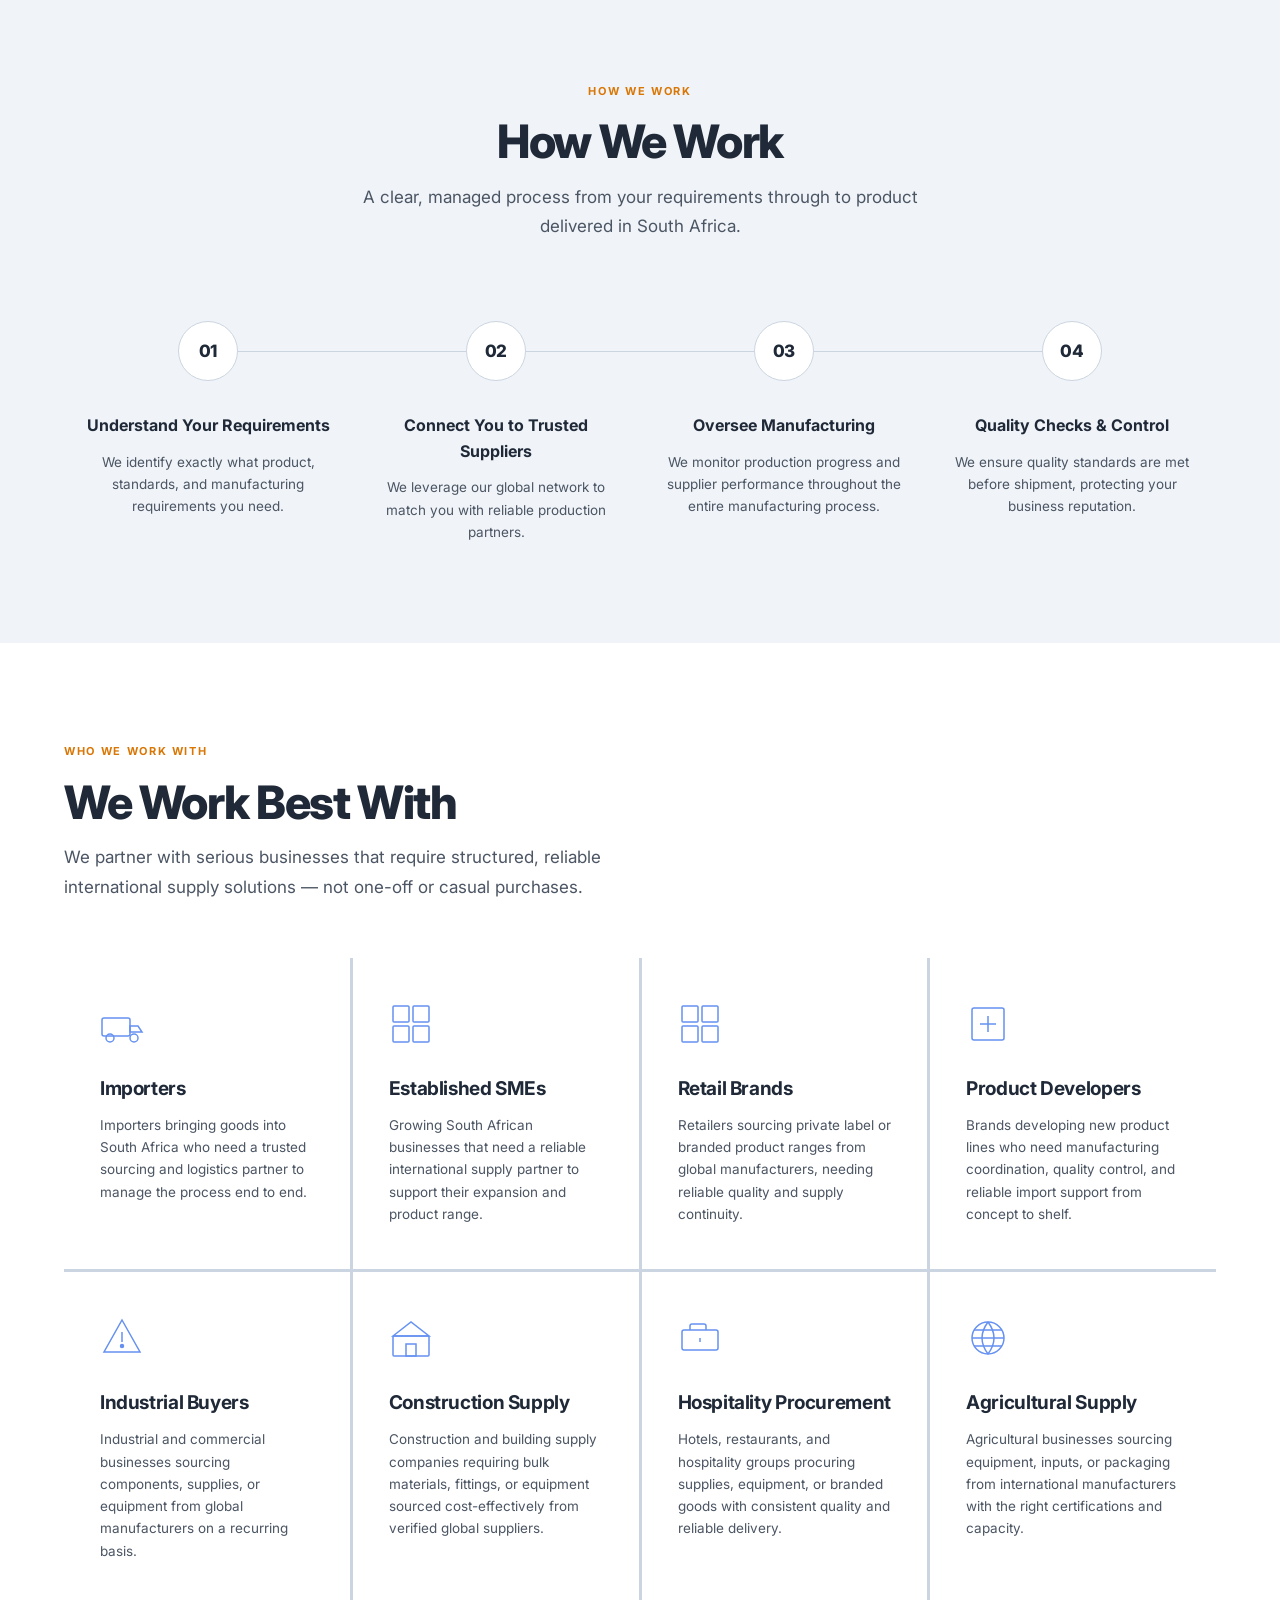
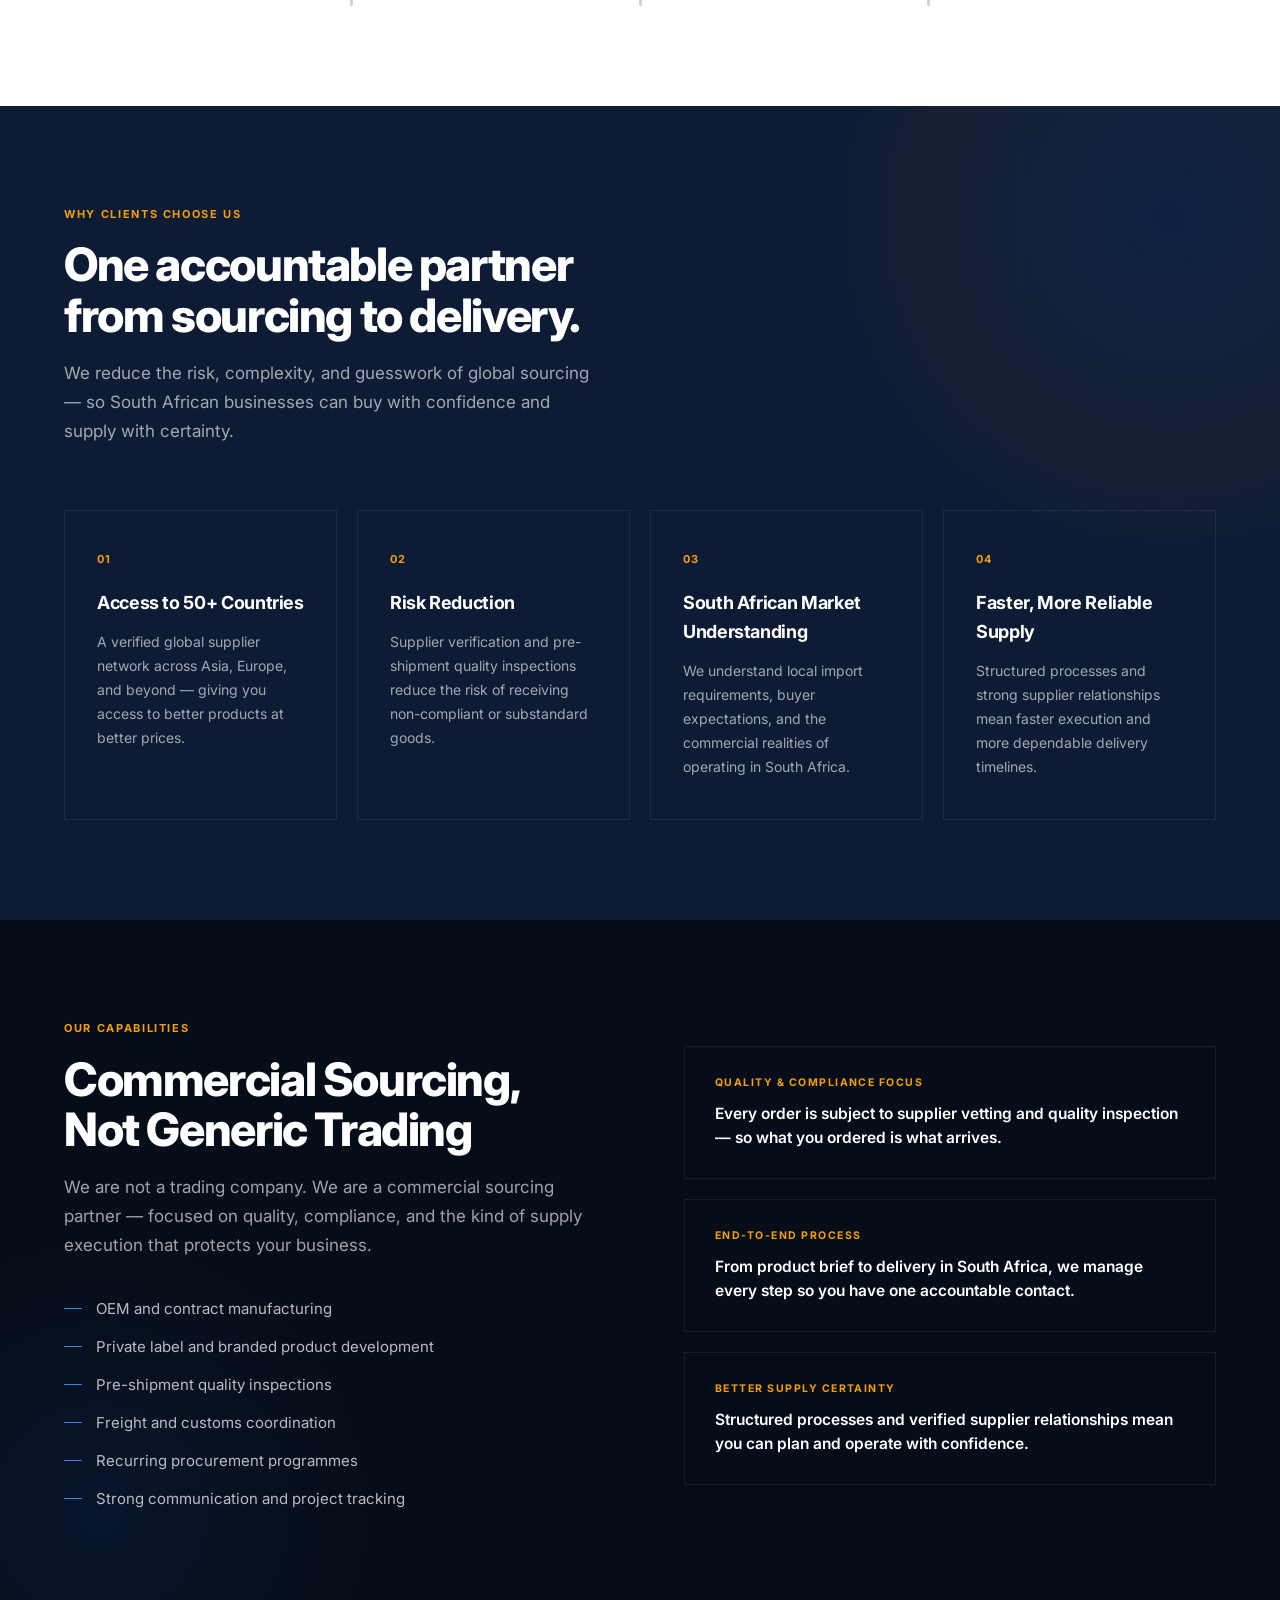
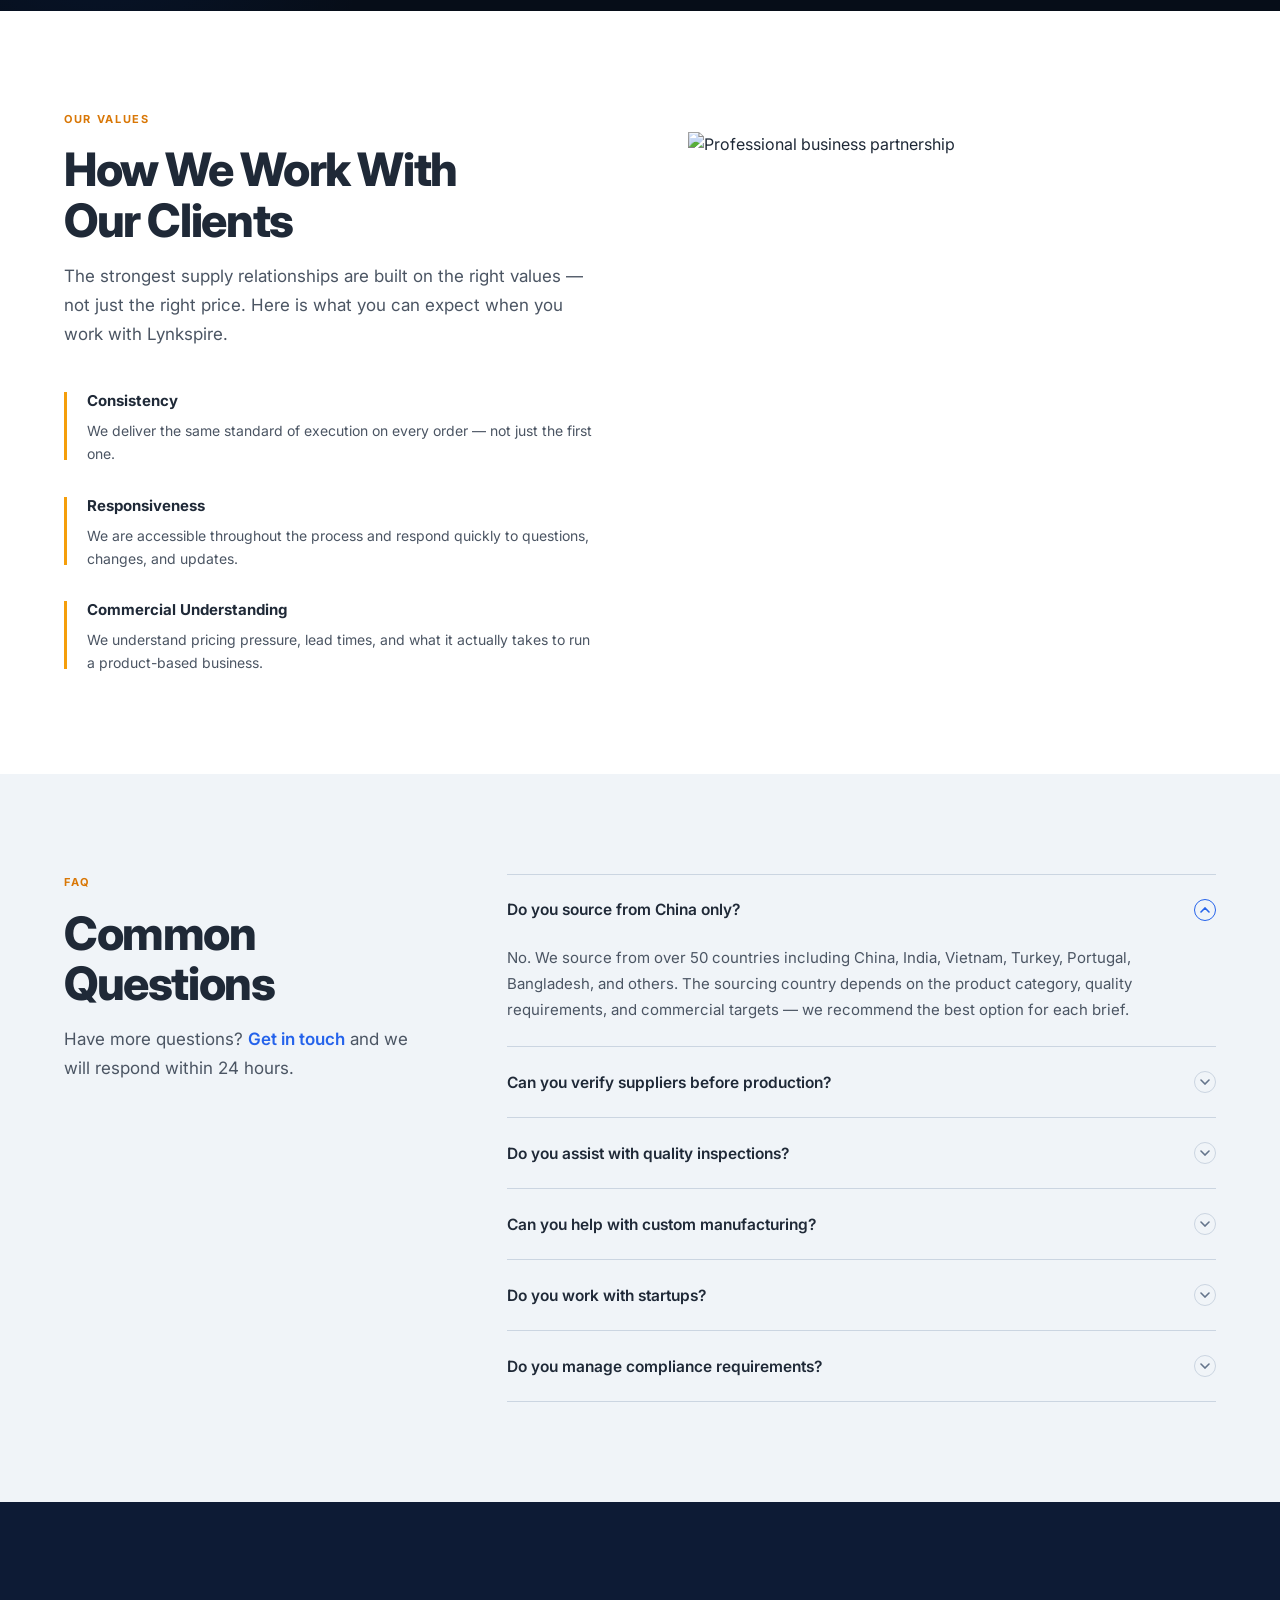
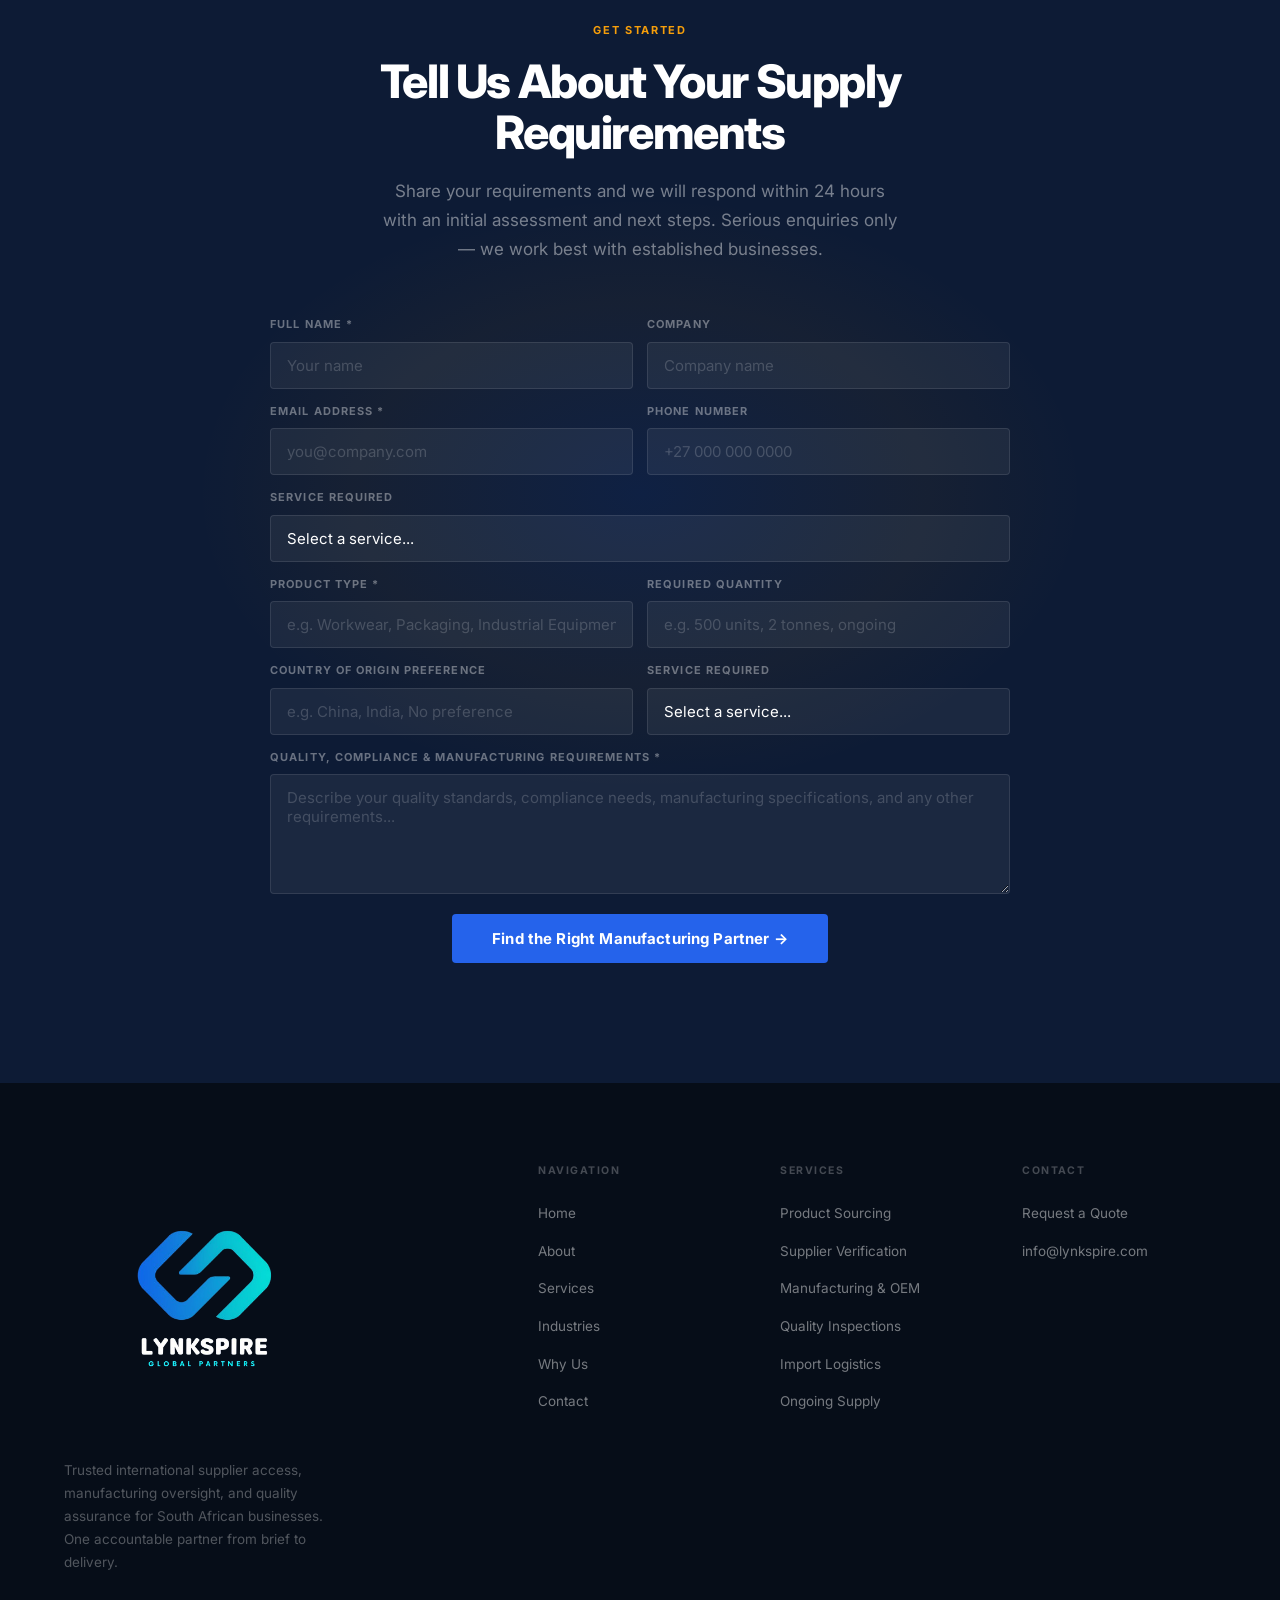
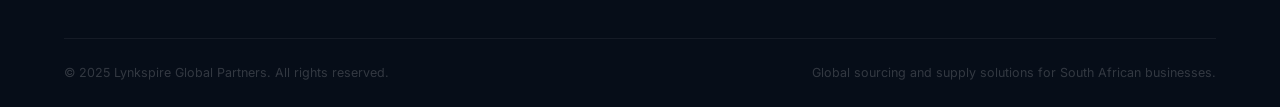
==== commit cf9dfafd: "Double hero logo size from 110px to 220px Co-Authored-By: Claude Sonnet 4.6 <noreply@anthropic.com>" ====
--- a/index.html
+++ b/index.html
@@ -1097,7 +1097,7 @@
         <!-- Left 60% — text -->
         <div class="hero-text">
           <div class="container">
-            <img src="assets/Lynkspire-removebg-preview.png" alt="Lynkspire Global Partners" style="height:110px;width:auto;display:block;margin-bottom:28px;" />
+            <img src="assets/Lynkspire-removebg-preview.png" alt="Lynkspire Global Partners" style="height:220px;width:auto;display:block;margin-bottom:28px;" />
             <div class="eyebrow">
               <span class="eyebrow-rule"></span>
               Lynkspire Global Partners
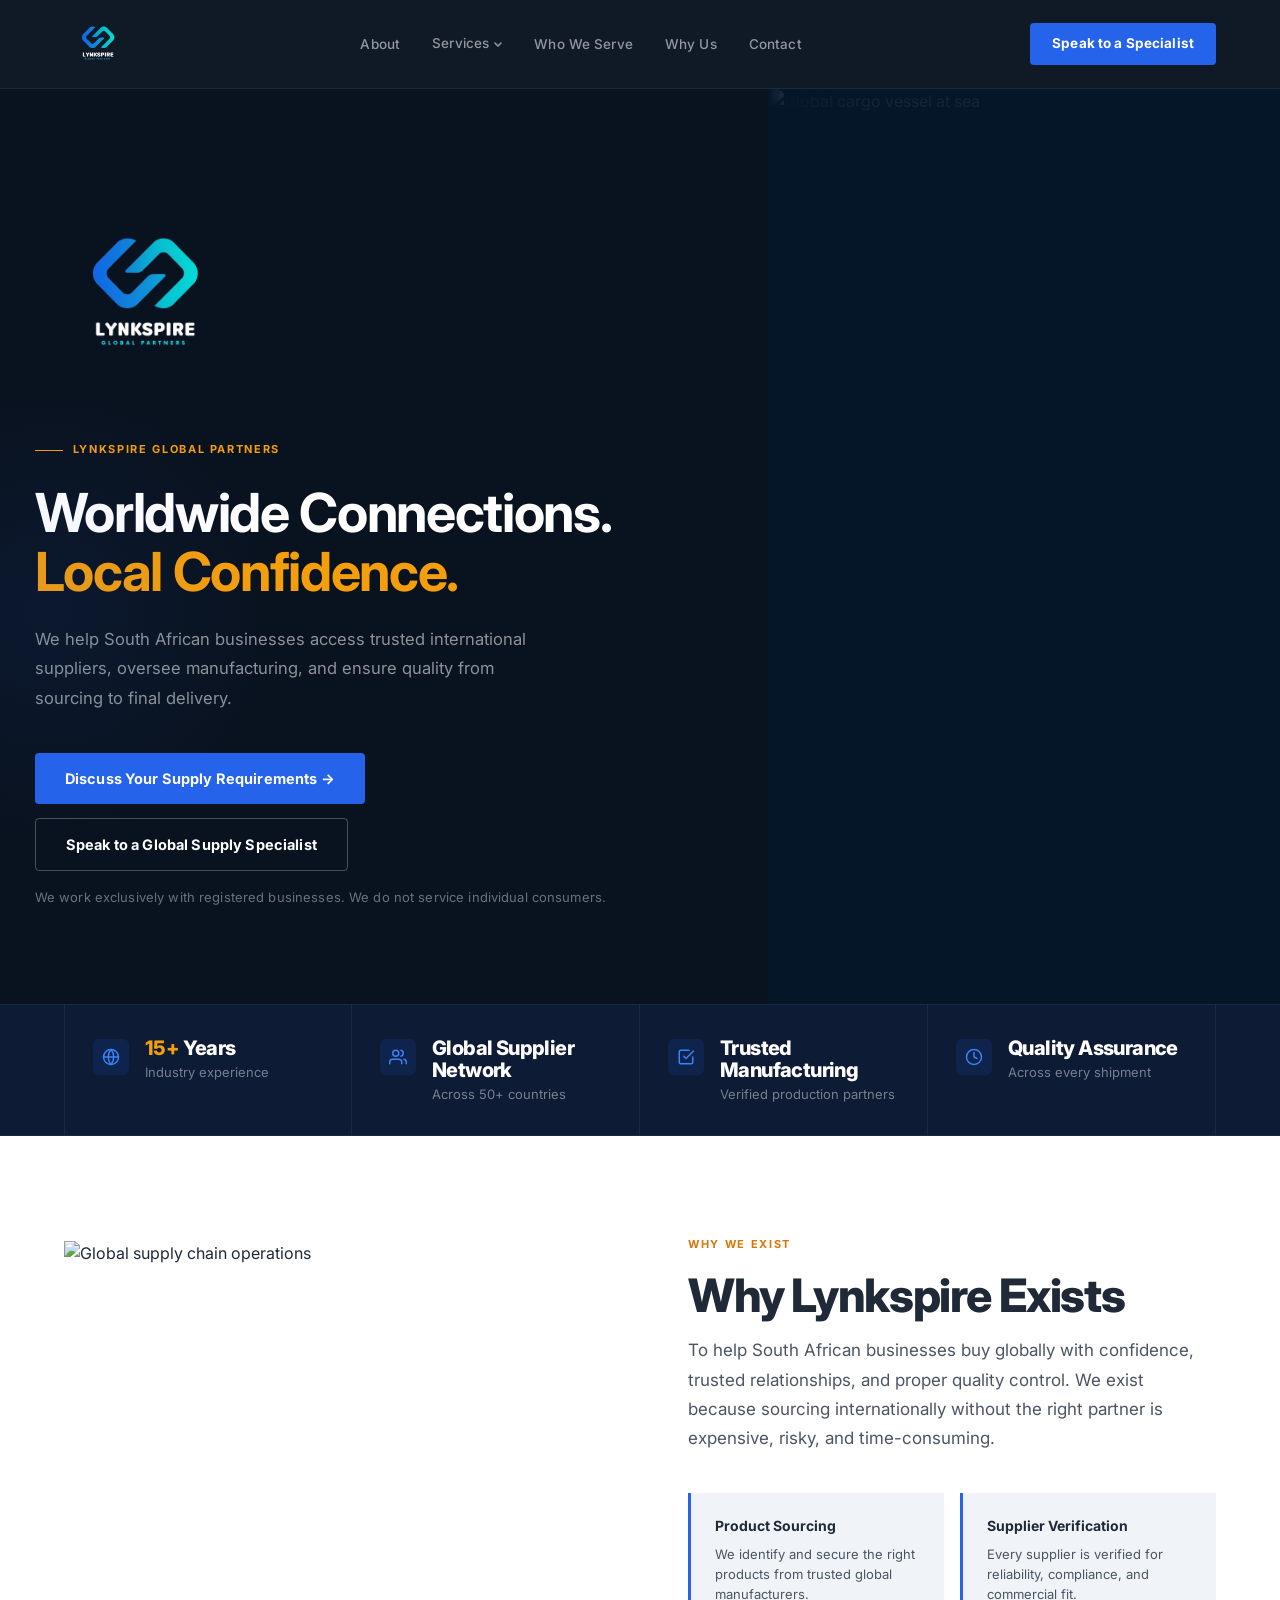
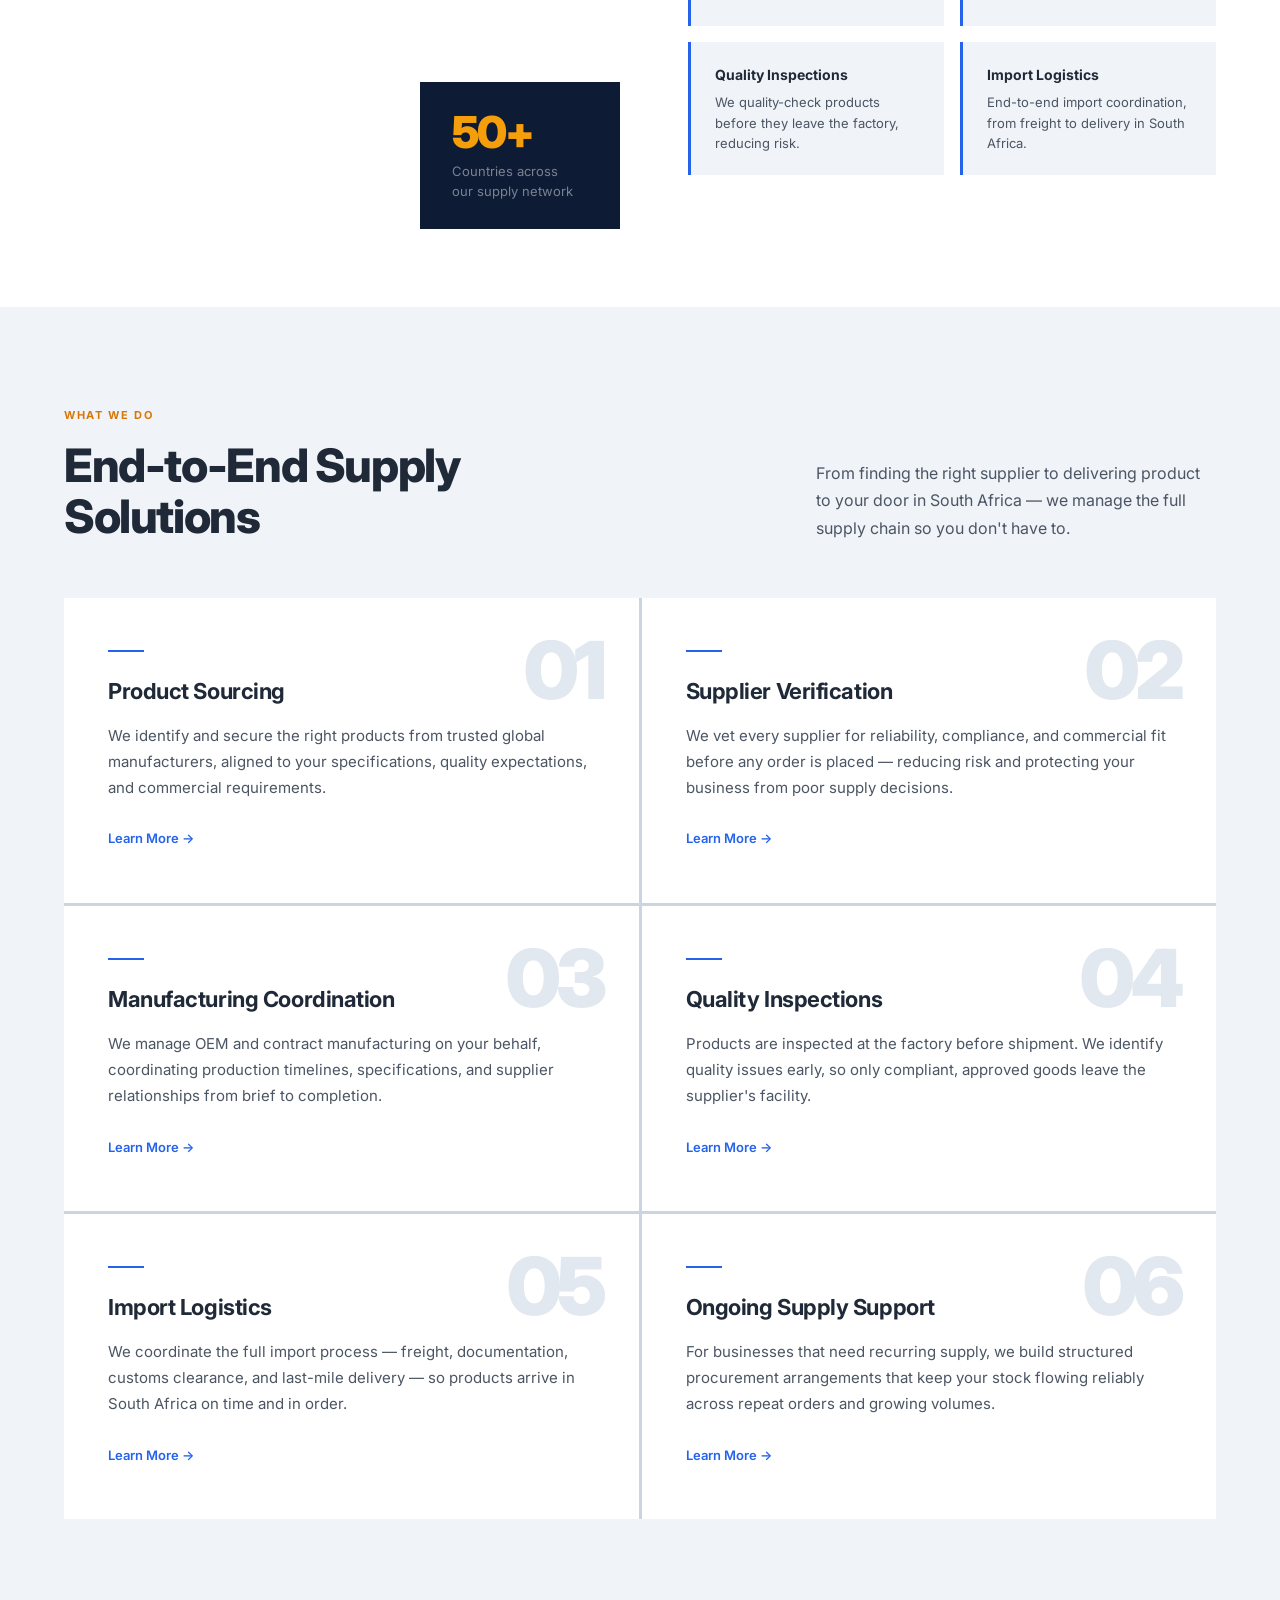
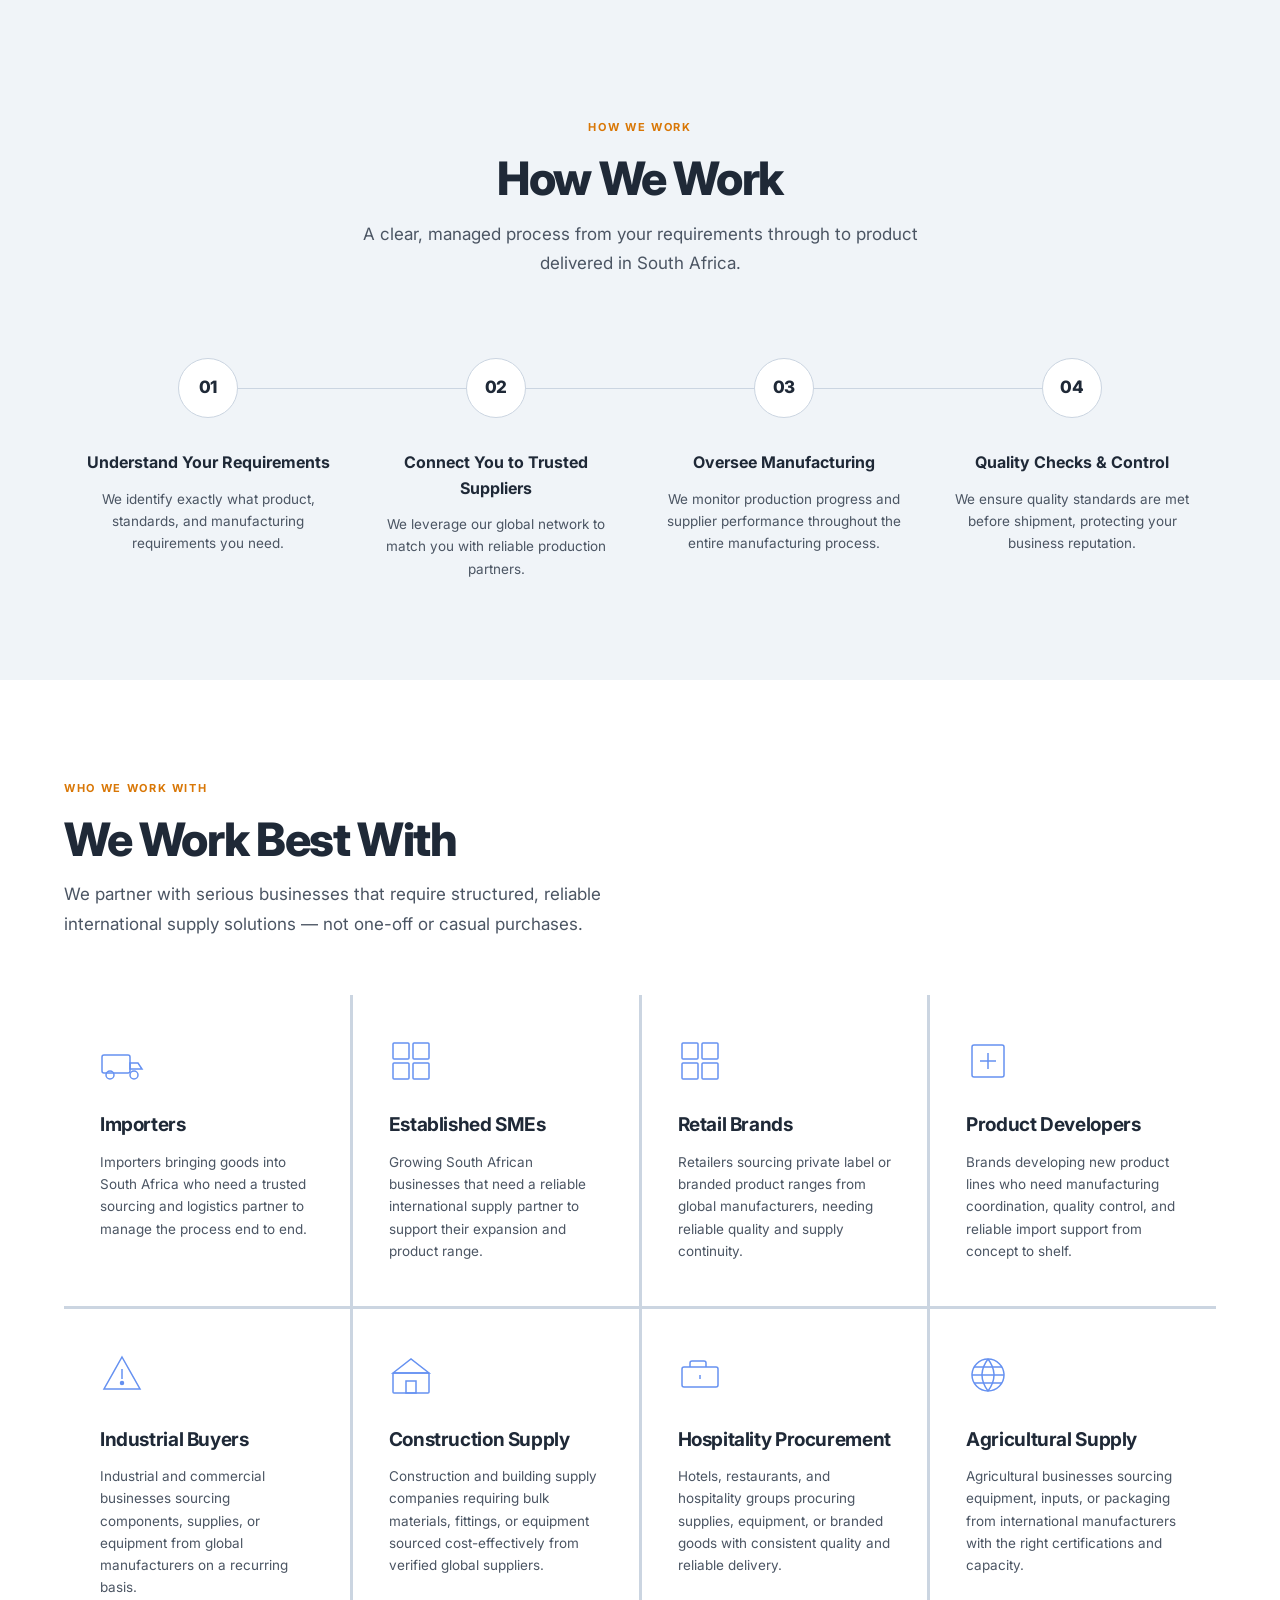
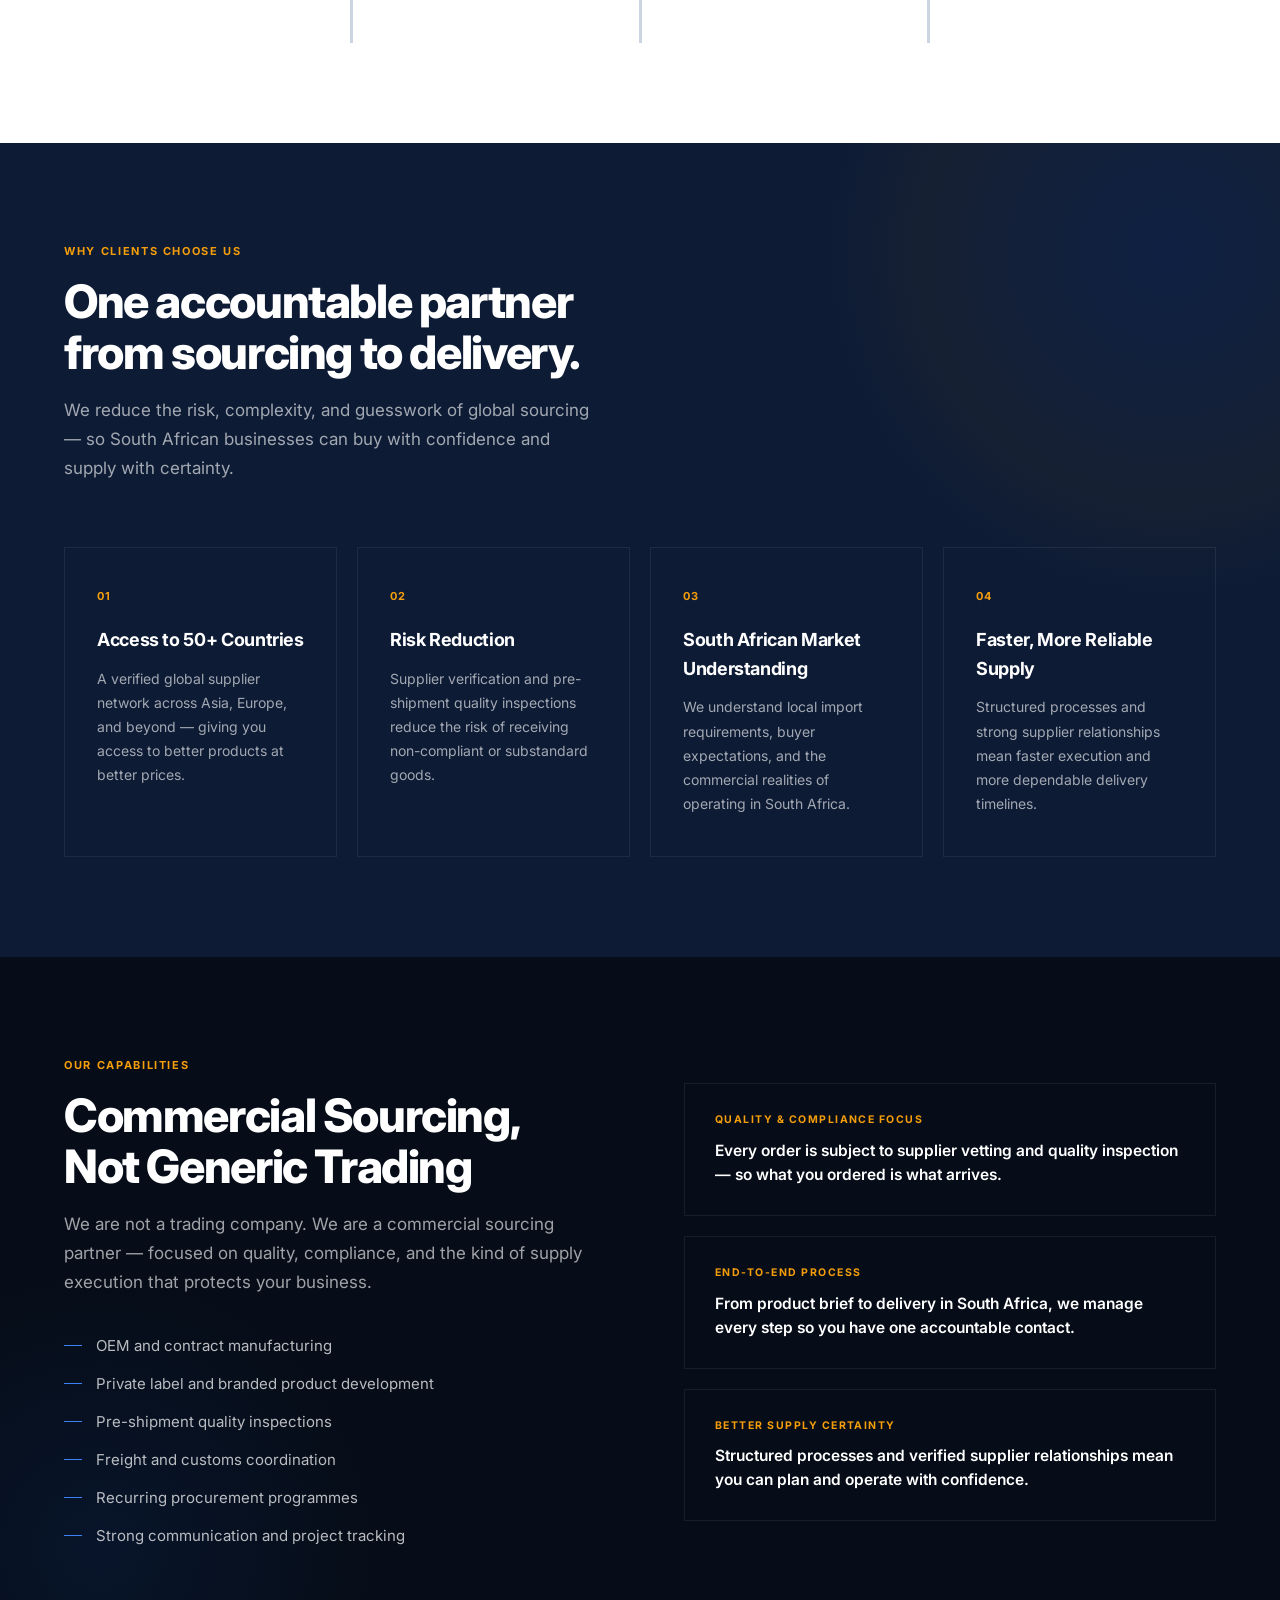
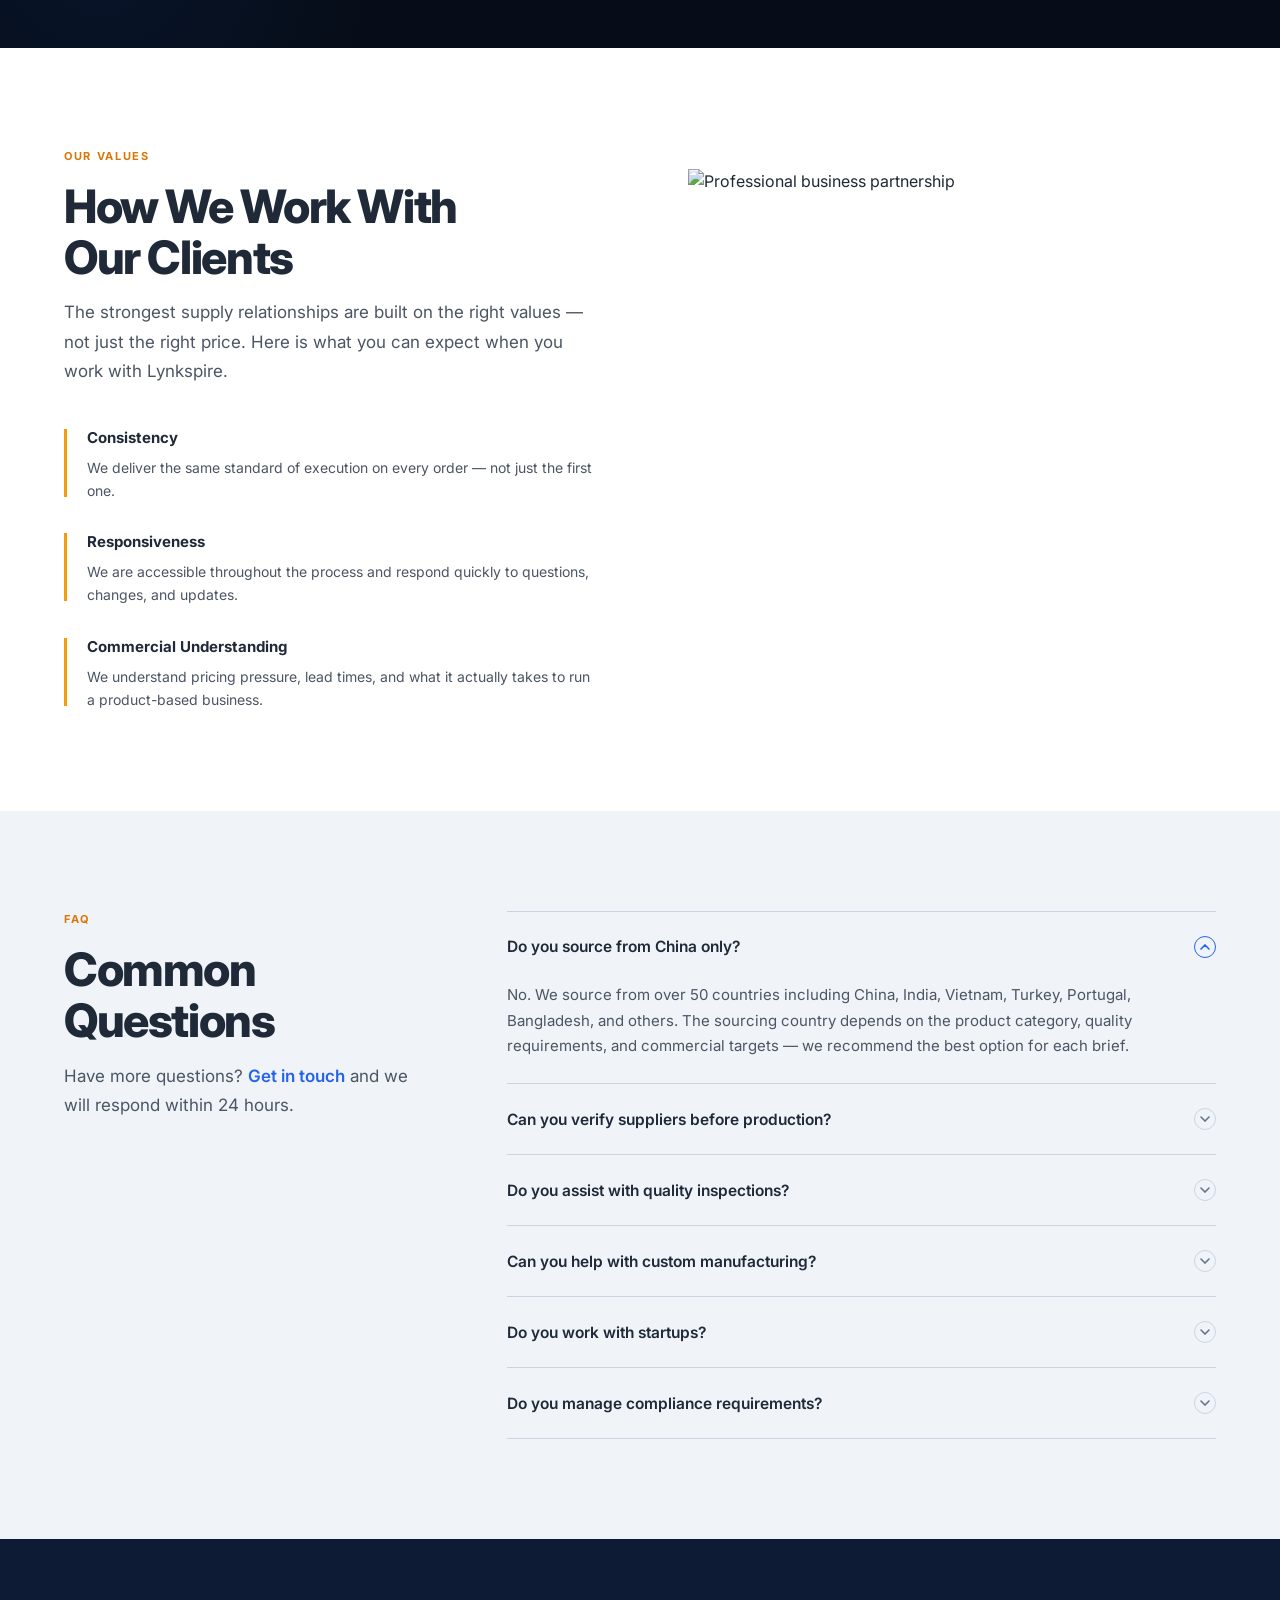
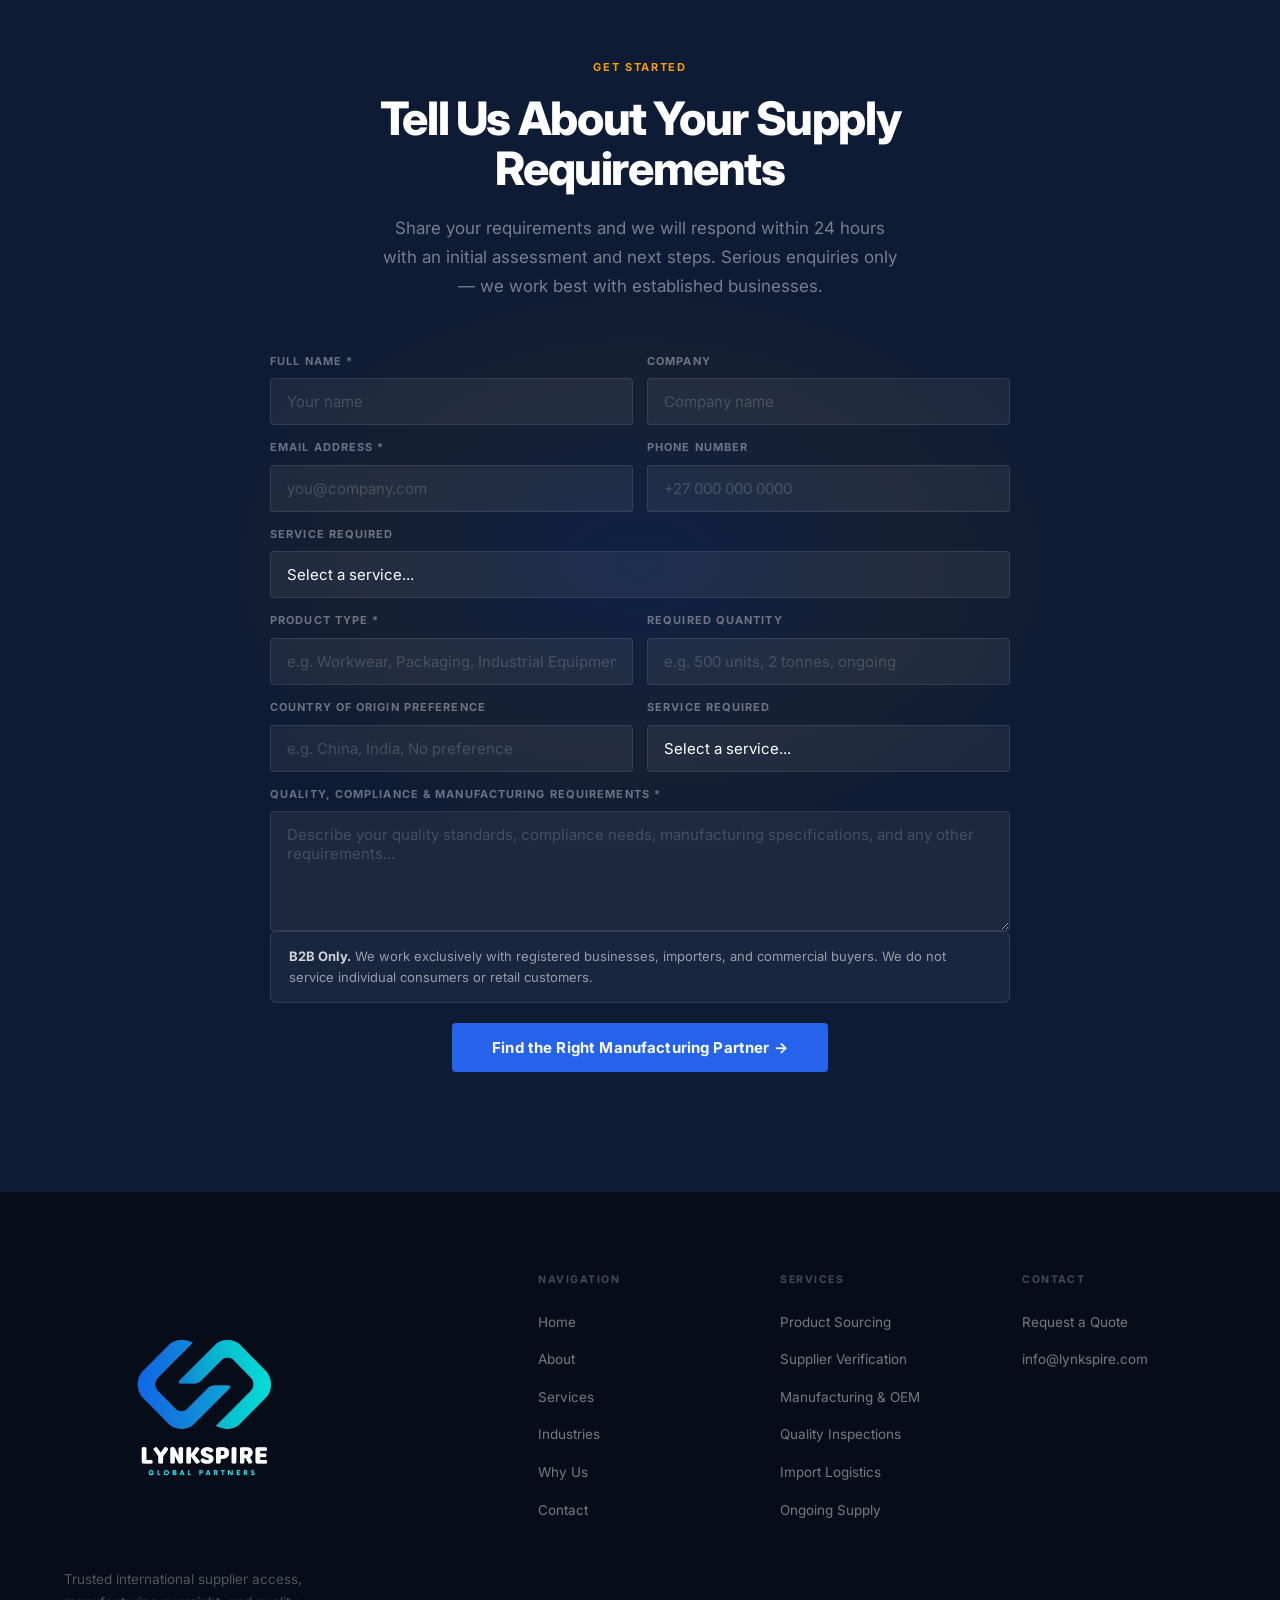
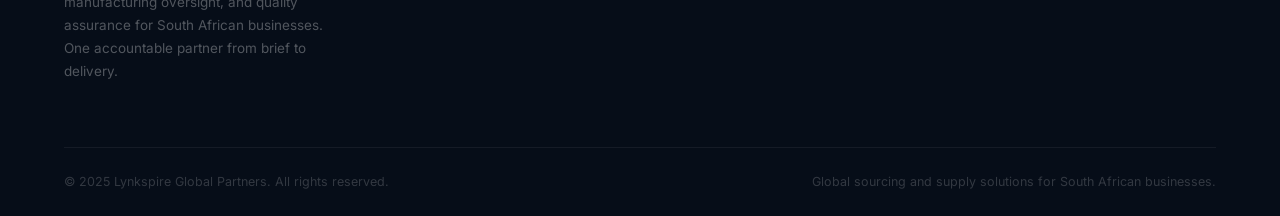
==== commit 01d2e471: "Add B2B-only disclaimer to hero and contact form Co-Authored-By: Claude Sonnet 4.6 <noreply@anthropi" ====
--- a/index.html
+++ b/index.html
@@ -1114,6 +1114,7 @@
               <a href="#contact" class="btn btn-cyan">Discuss Your Supply Requirements &rarr;</a>
               <a href="#contact" class="btn btn-outline-white">Speak to a Global Supply Specialist</a>
             </div>
+            <p style="margin-top:16px;font-size:13px;color:rgba(255,255,255,0.4);letter-spacing:0.01em;">We work exclusively with registered businesses. We do not service individual consumers.</p>
           </div>
         </div>
 
@@ -1675,6 +1676,9 @@
               <textarea class="form-ctrl" id="fmessage" name="message" placeholder="Describe your quality standards, compliance needs, manufacturing specifications, and any other requirements..." required></textarea>
             </div>
           </div>
+          <div style="background:rgba(255,255,255,0.05);border:1px solid rgba(255,255,255,0.1);border-radius:6px;padding:14px 18px;margin-bottom:20px;font-size:13px;color:rgba(255,255,255,0.55);line-height:1.6;">
+            <strong style="color:rgba(255,255,255,0.8);">B2B Only.</strong> We work exclusively with registered businesses, importers, and commercial buyers. We do not service individual consumers or retail customers.
+          </div>
           <div class="form-submit">
             <button type="submit" class="btn btn-cyan">Find the Right Manufacturing Partner &rarr;</button>
           </div>
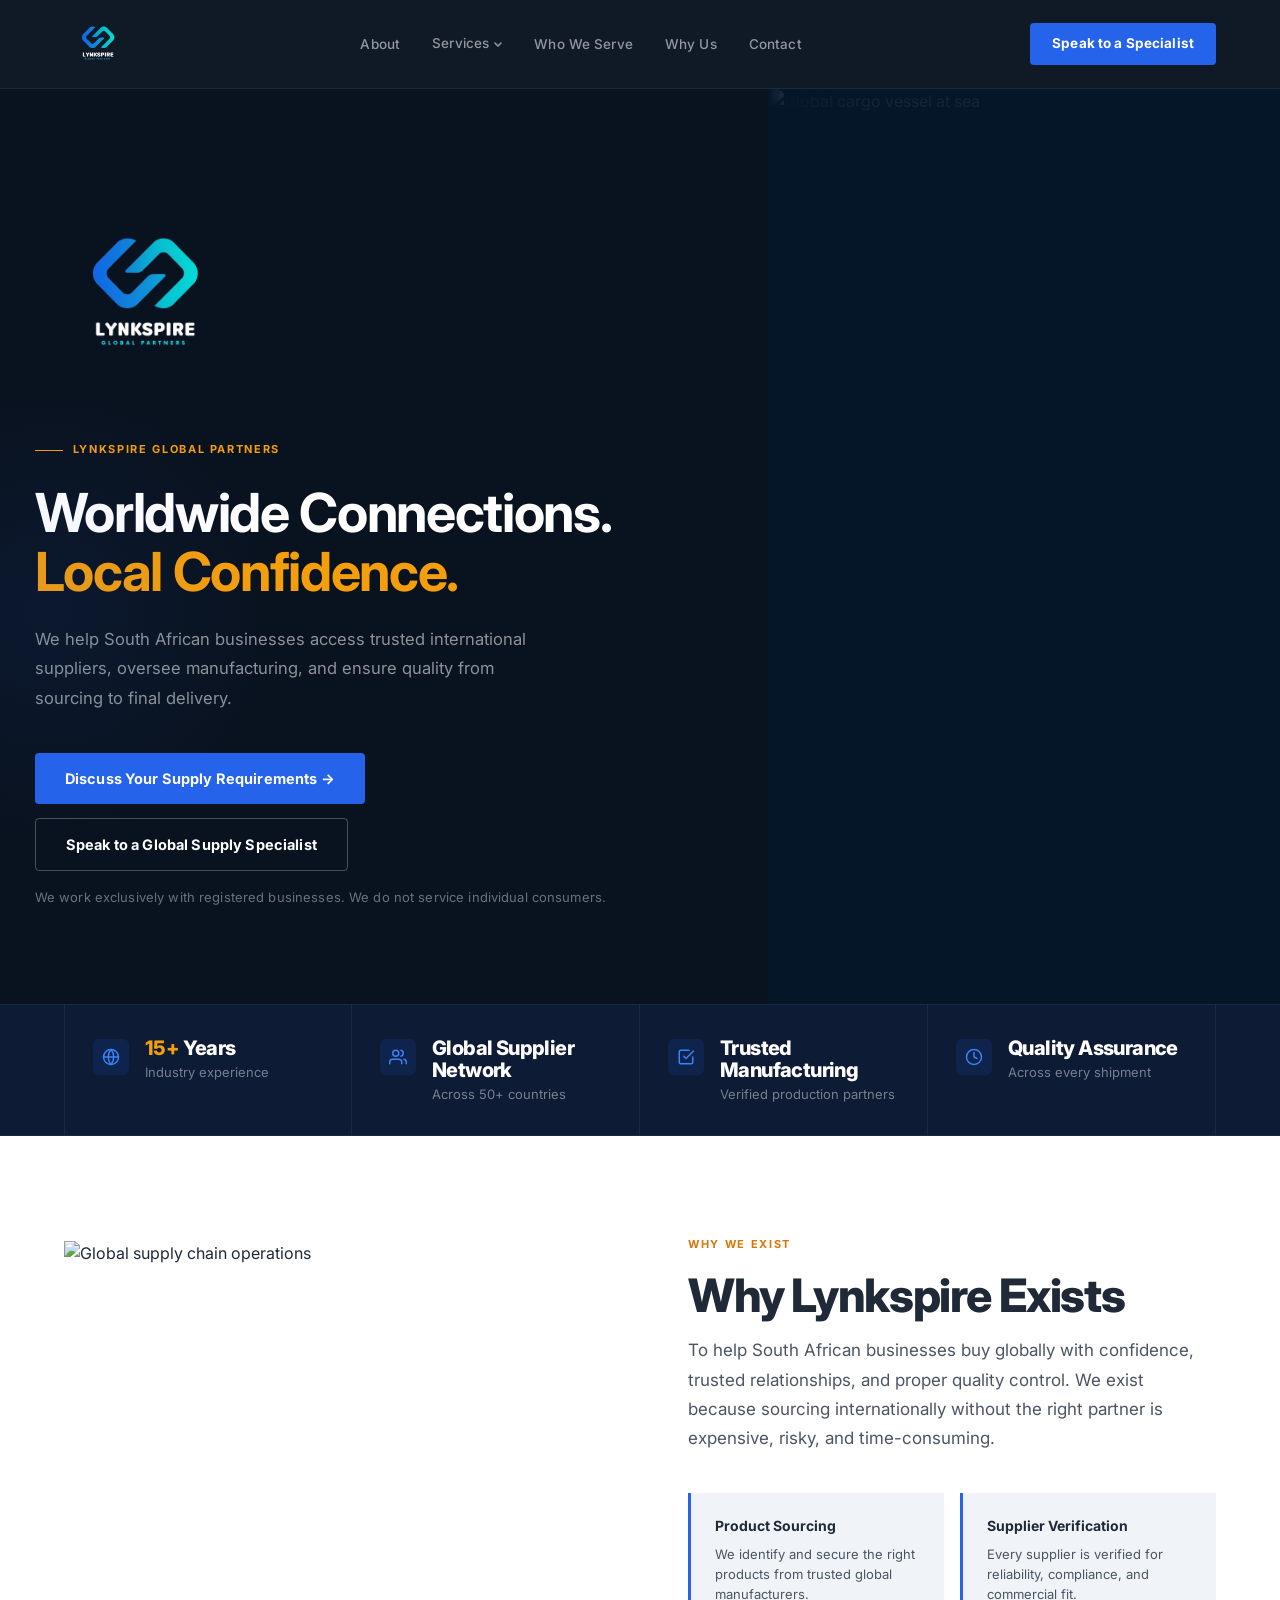
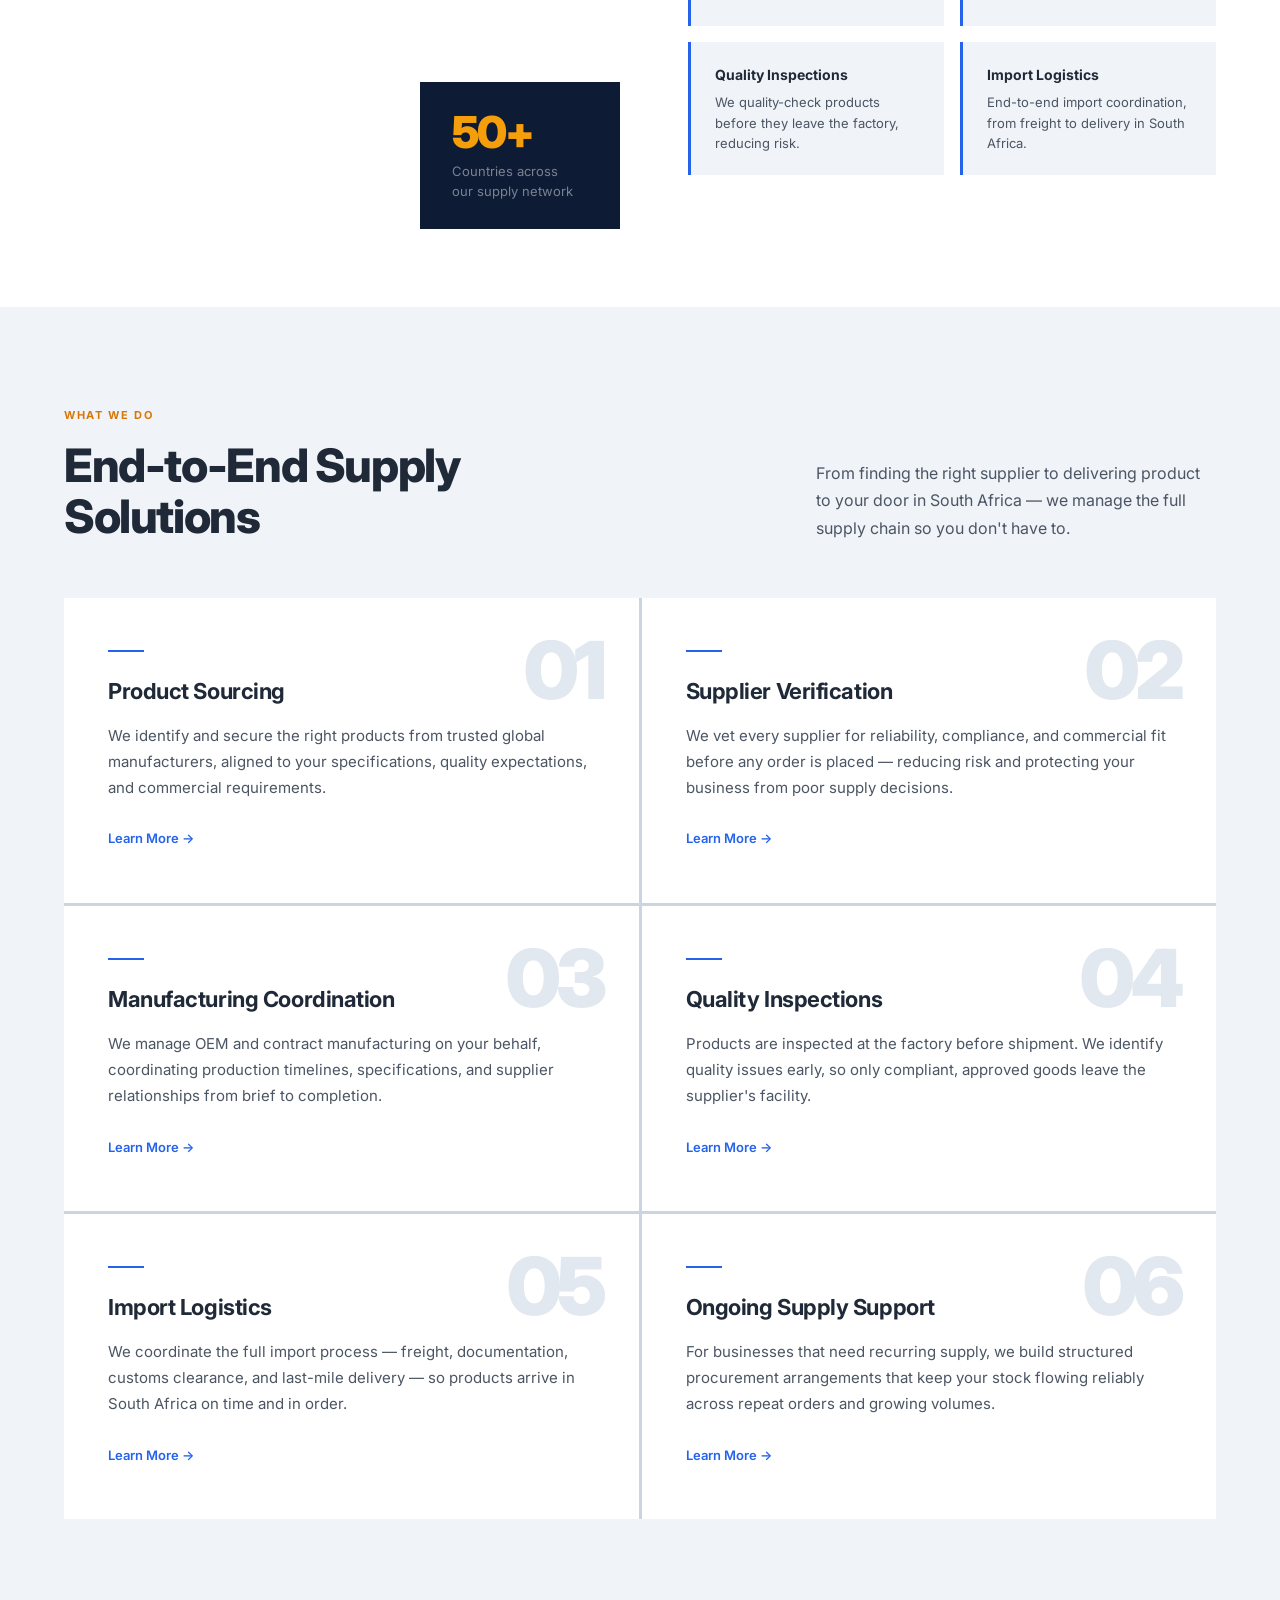
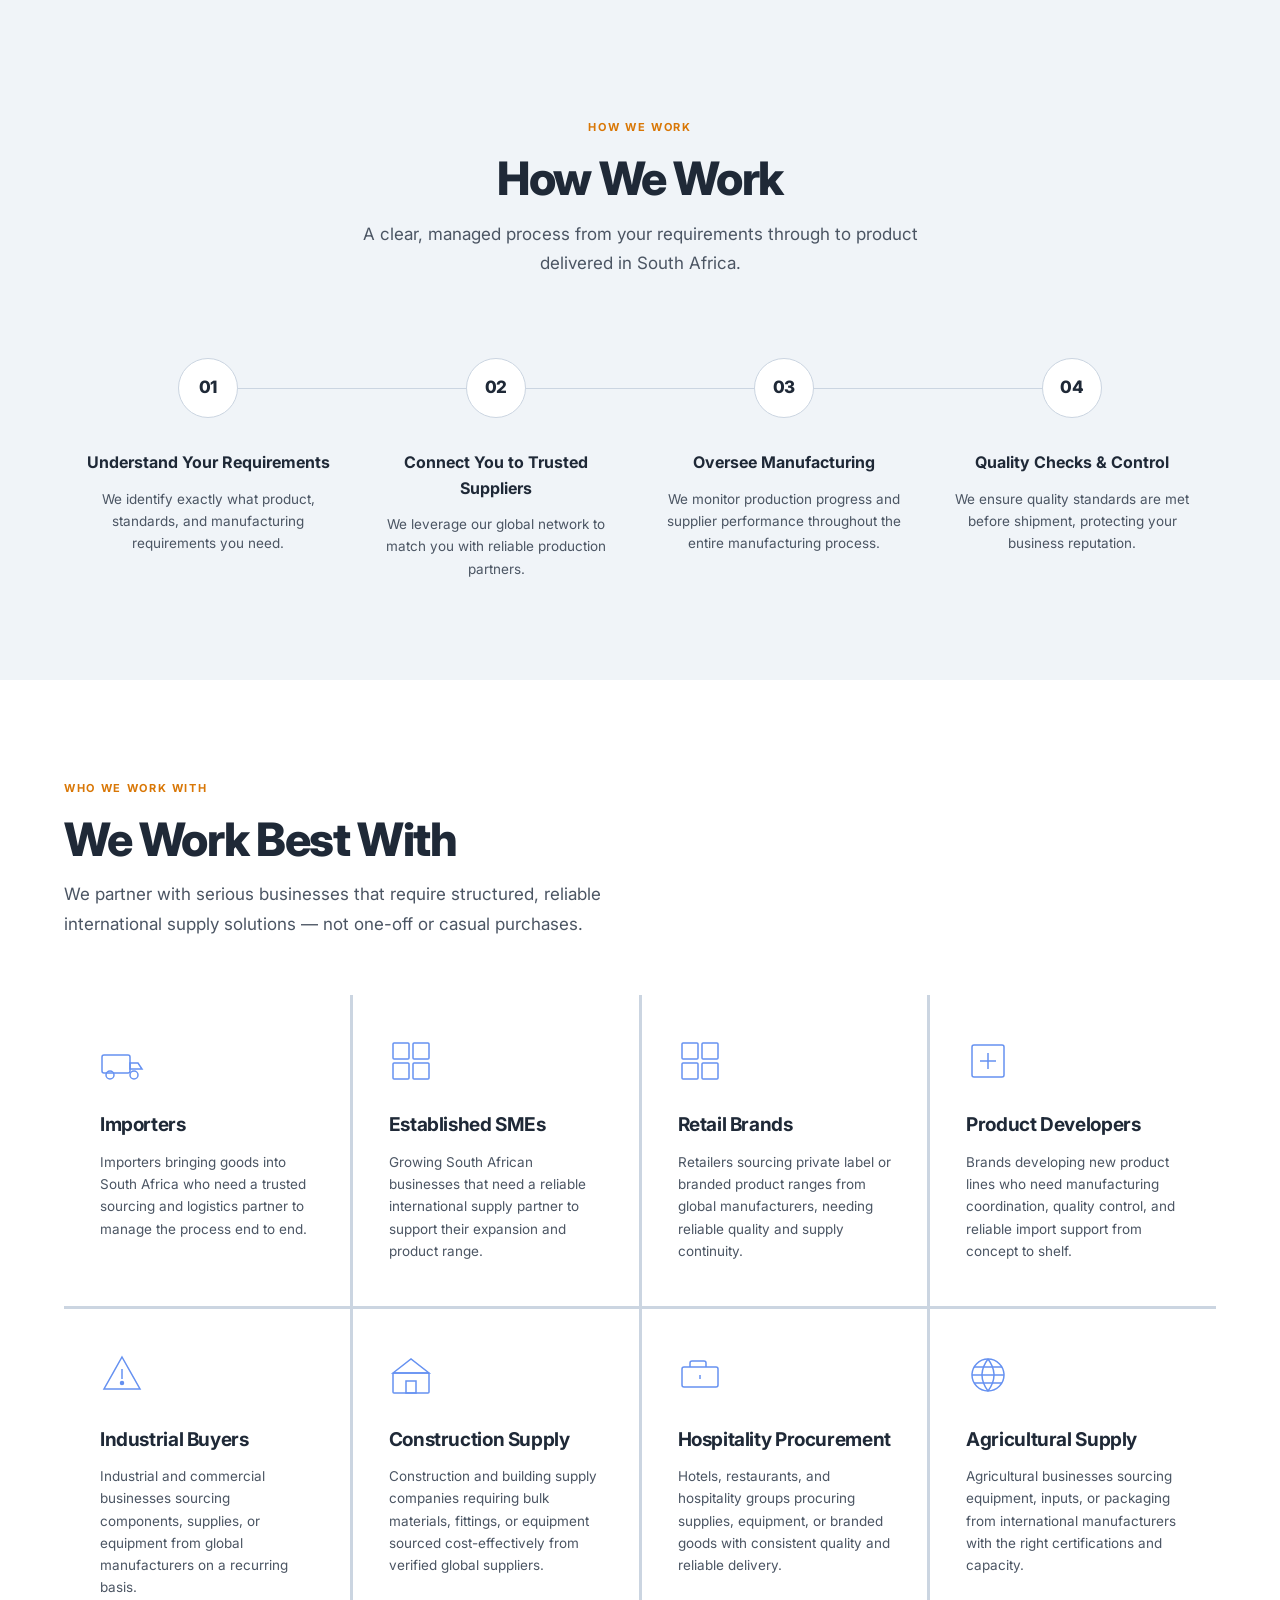
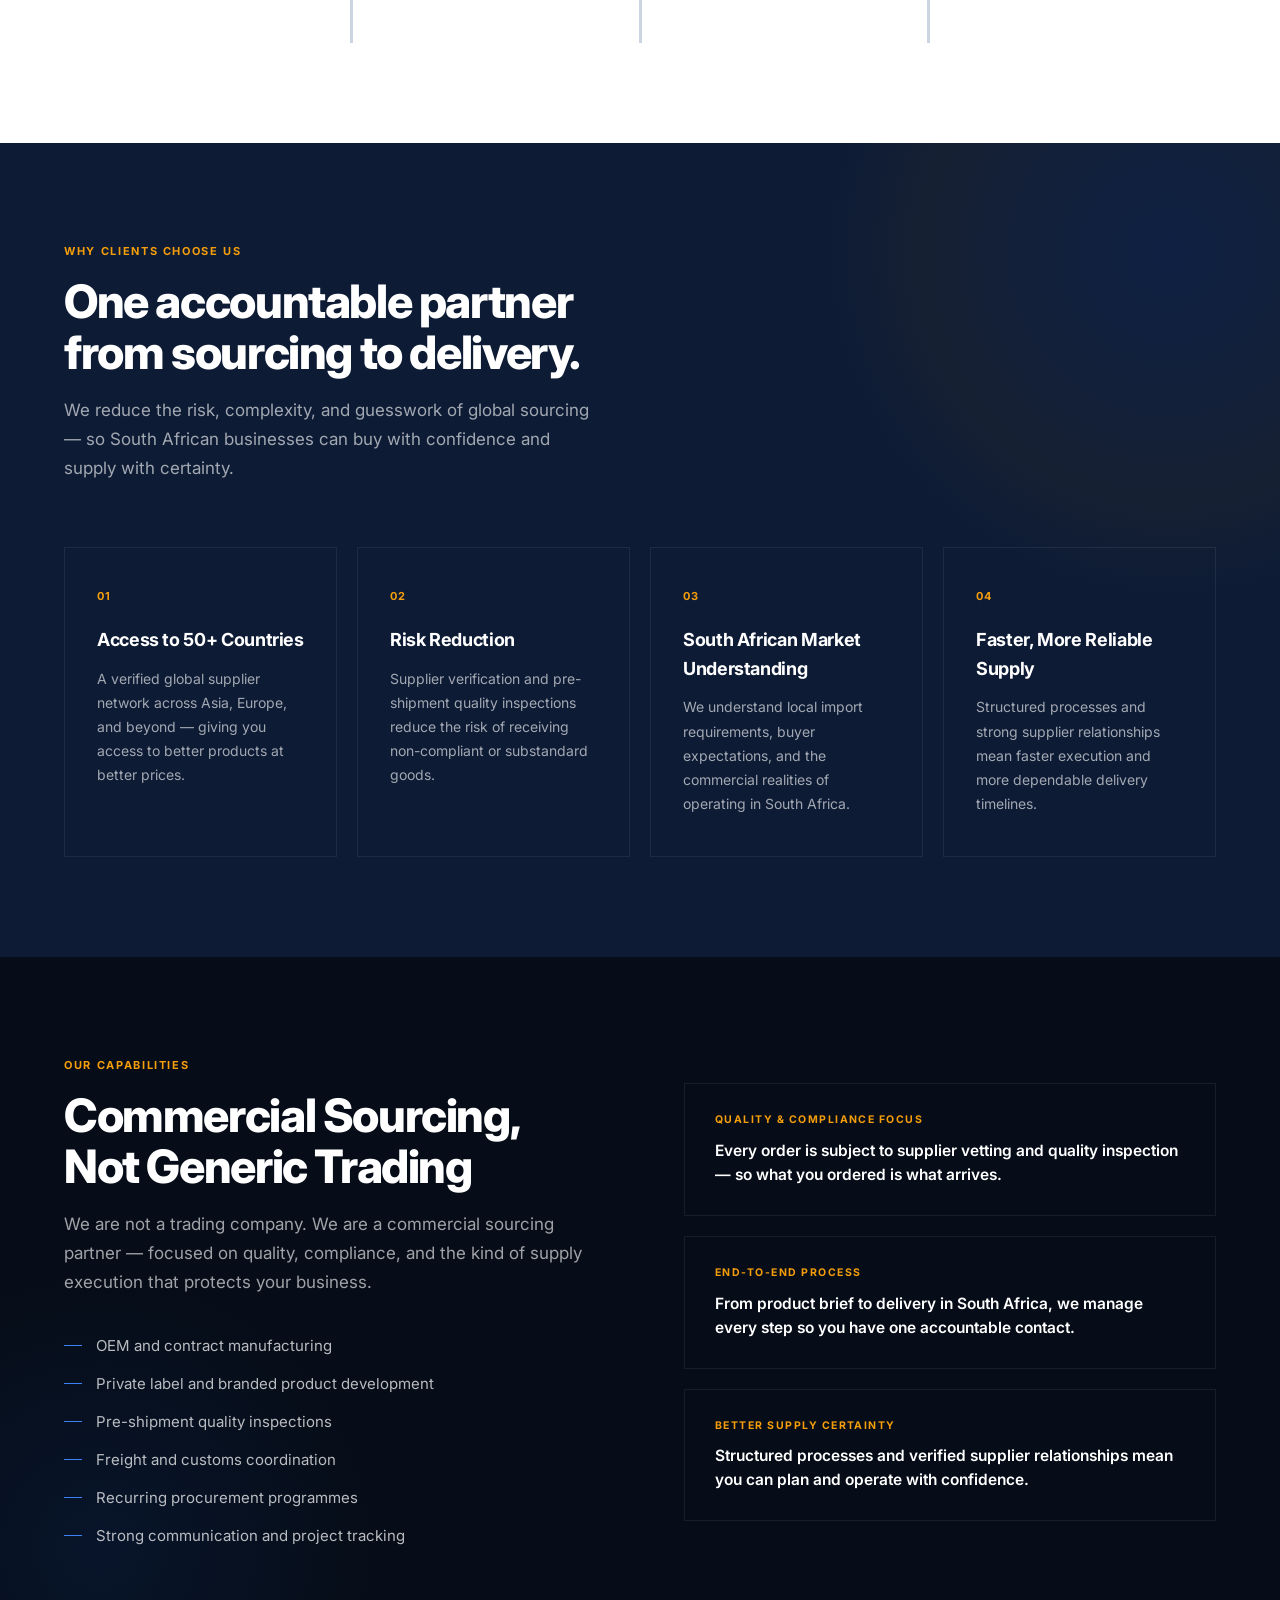
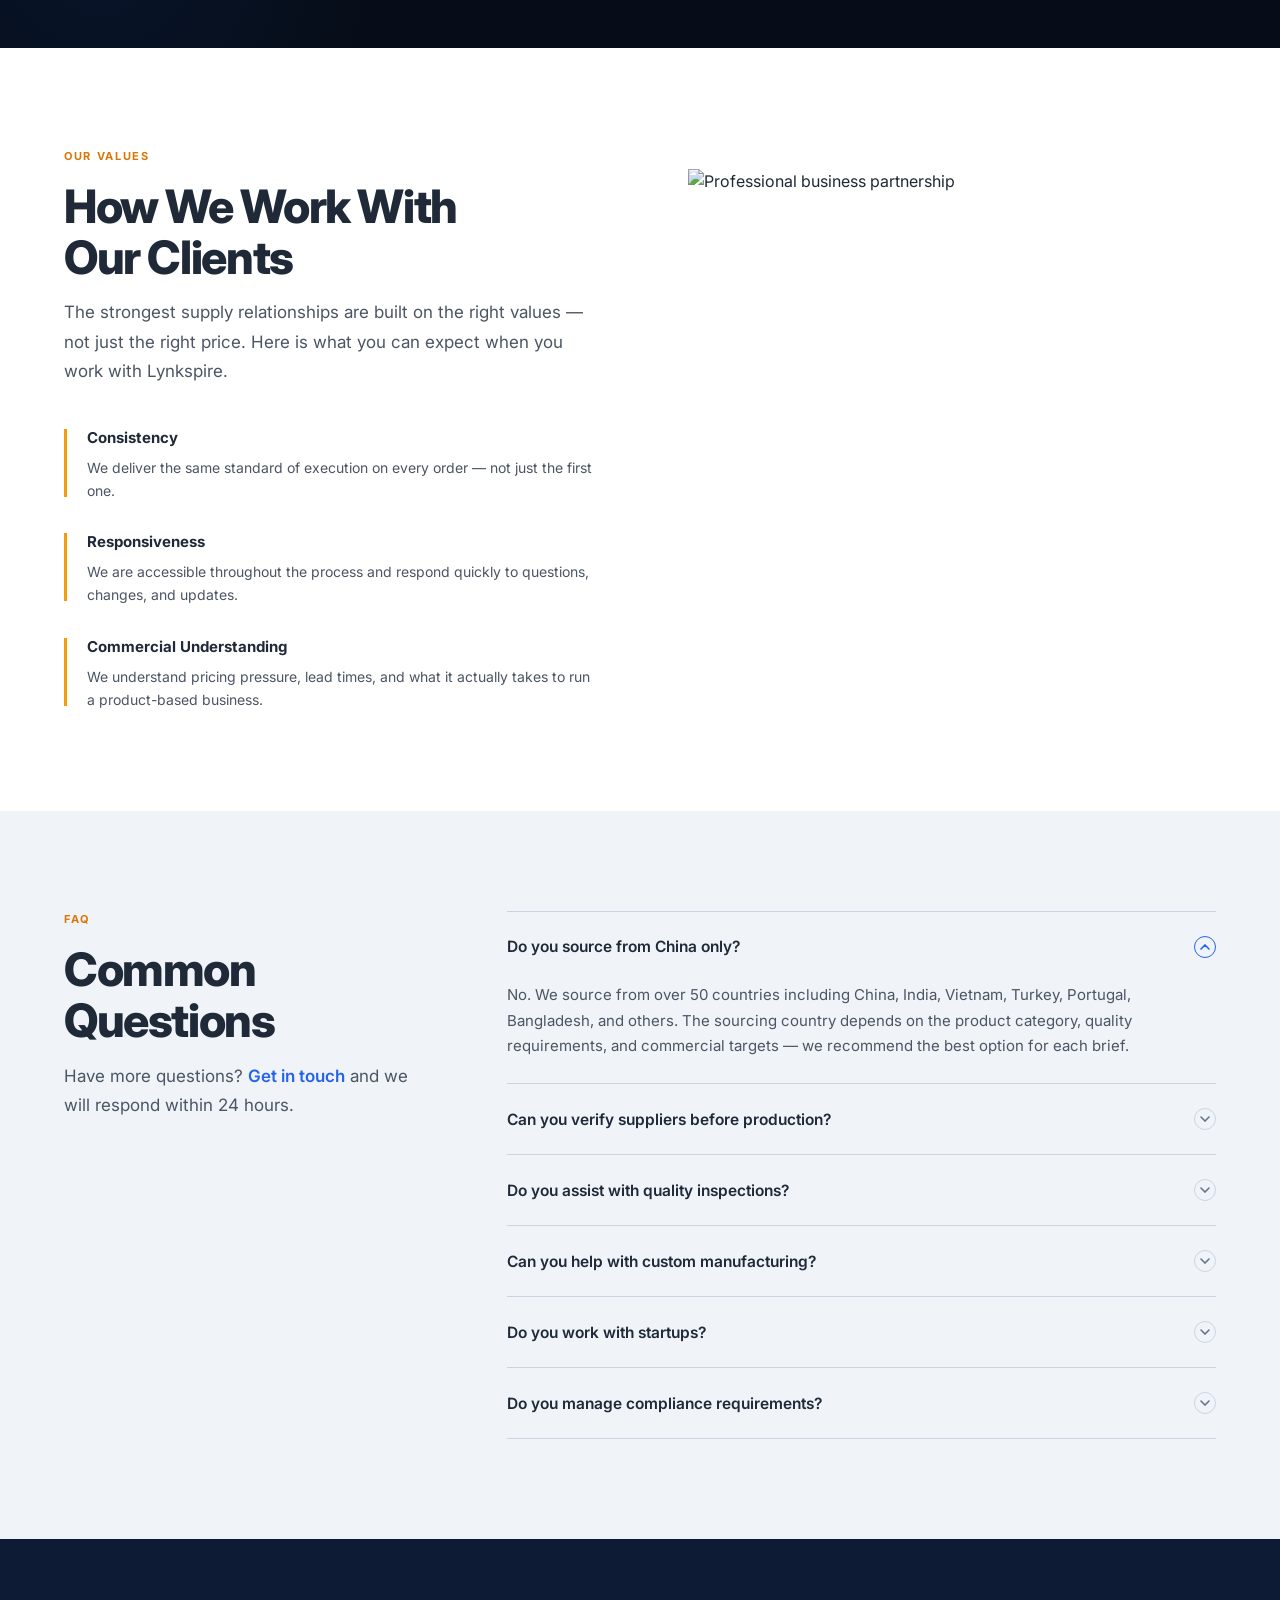
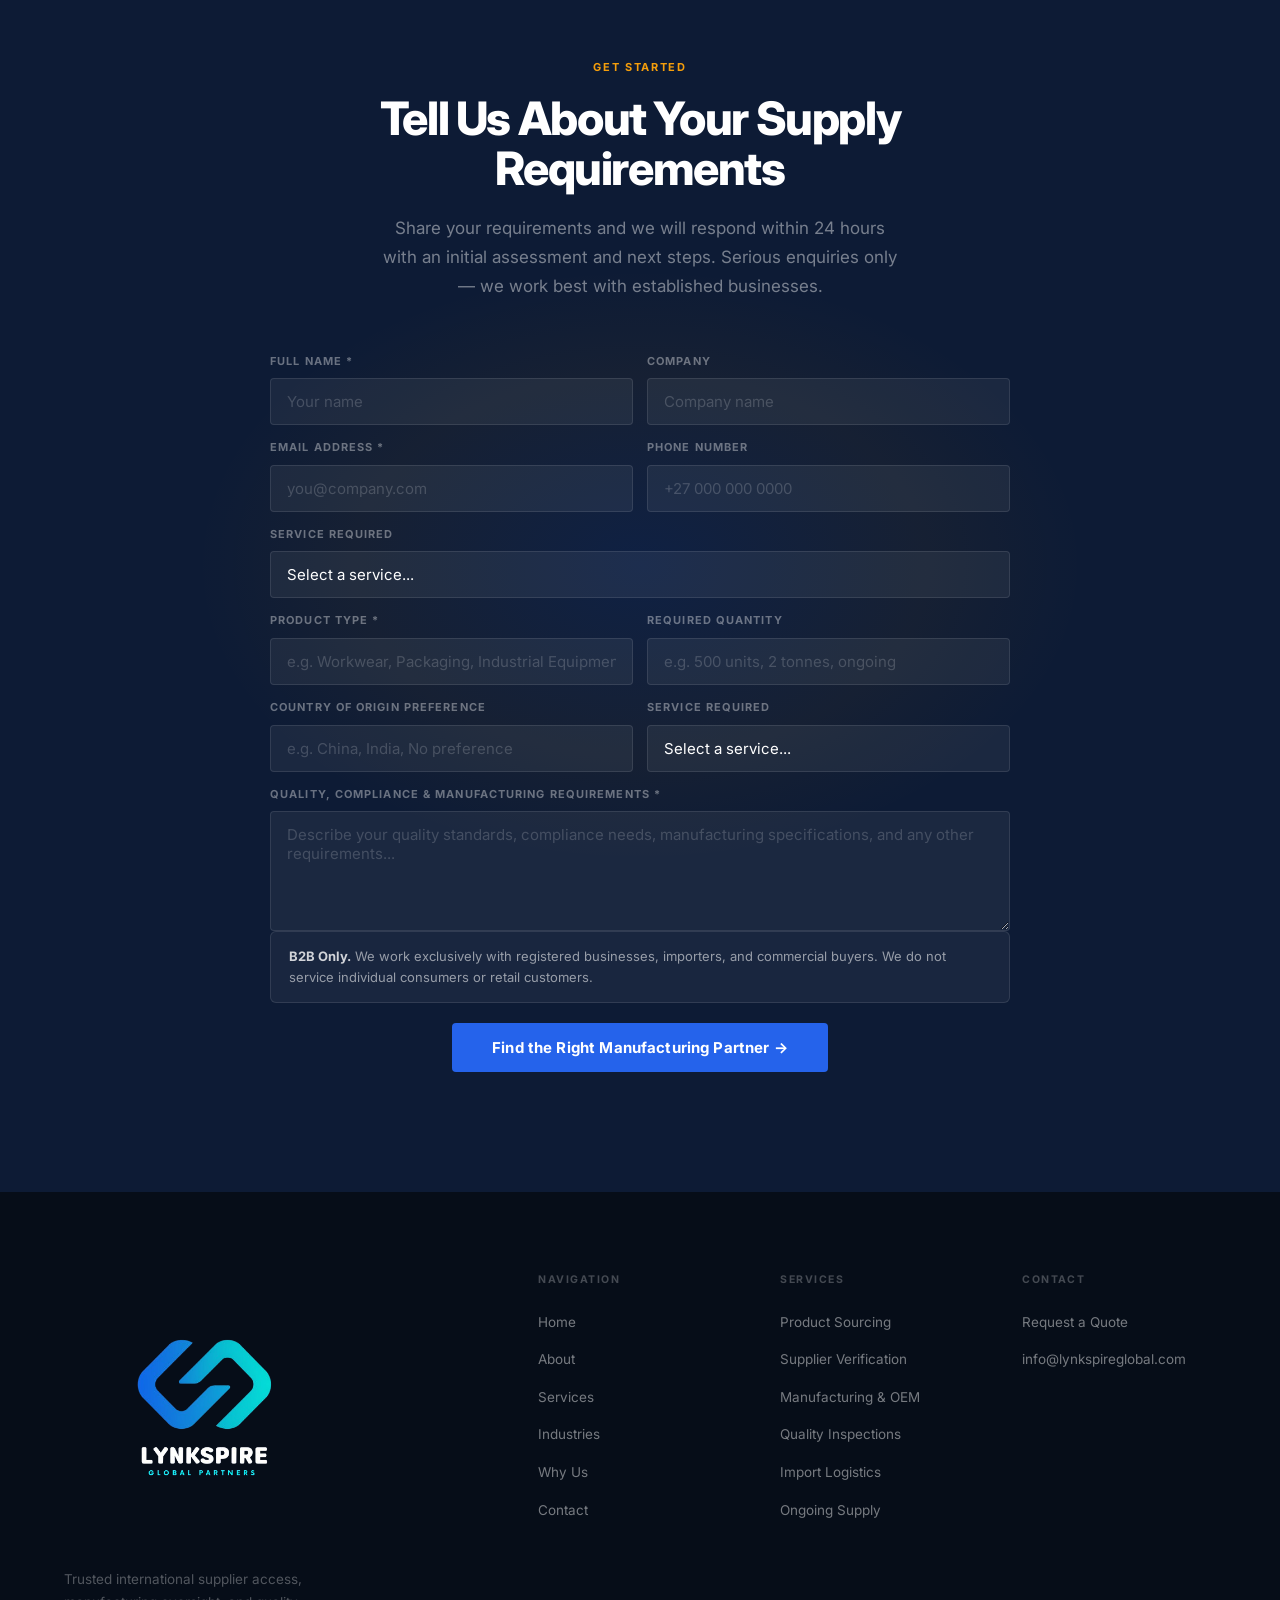
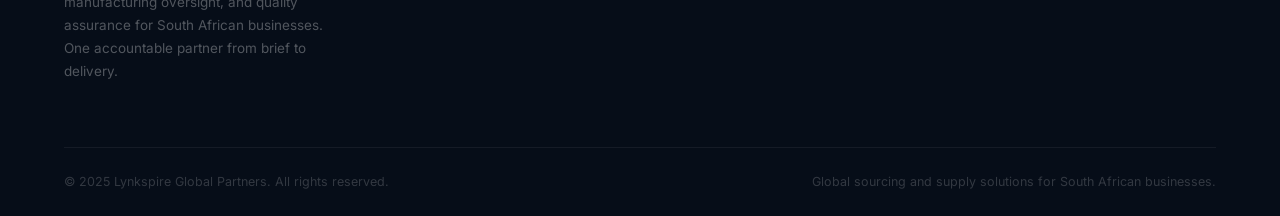
==== commit 0c637586: "Update email to info@lynkspireglobal.com across all pages Co-Authored-By: Claude Sonnet 4.6 <noreply" ====
--- a/index.html
+++ b/index.html
@@ -1727,7 +1727,7 @@
           <div class="footer-col-title">Contact</div>
           <ul class="footer-links">
             <li><a href="#contact">Request a Quote</a></li>
-            <li><a href="mailto:info@lynkspire.com">info@lynkspire.com</a></li>
+            <li><a href="mailto:info@lynkspireglobal.com">info@lynkspireglobal.com</a></li>
           </ul>
         </div>
       </div>
